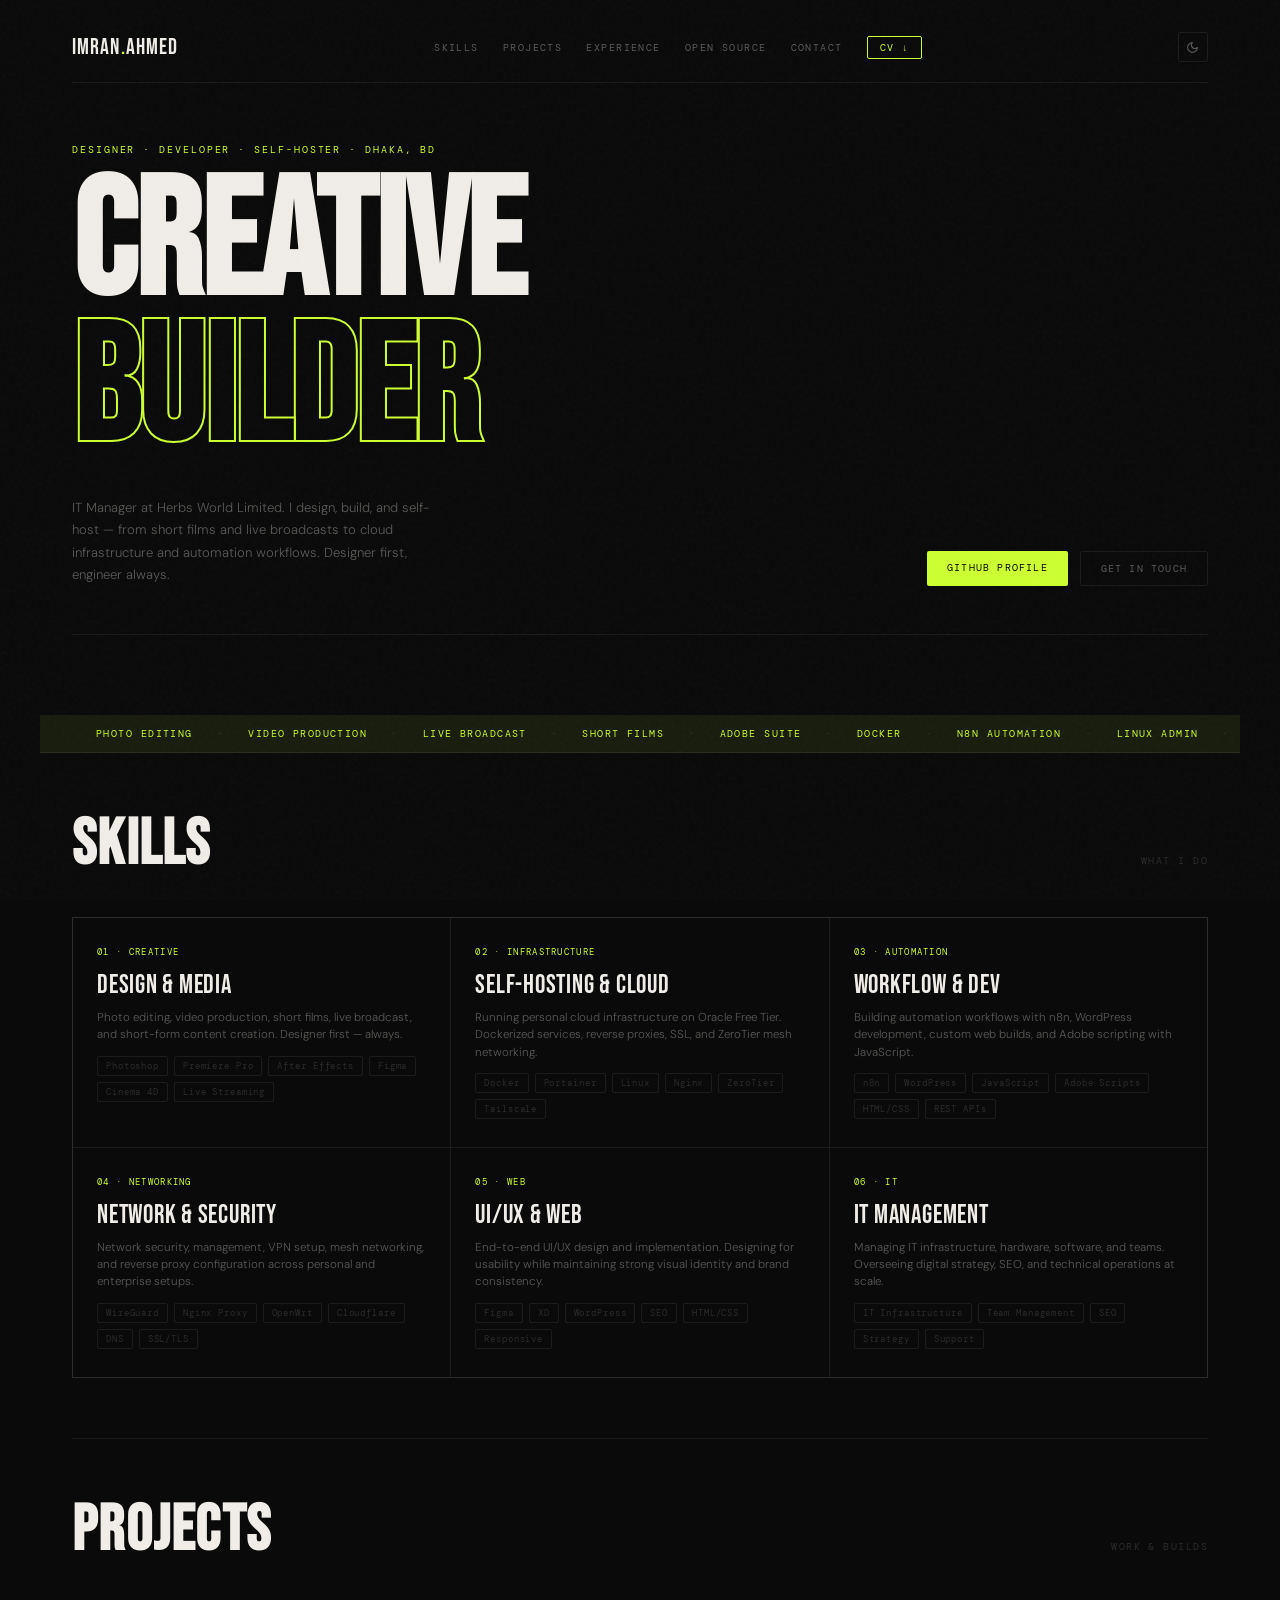
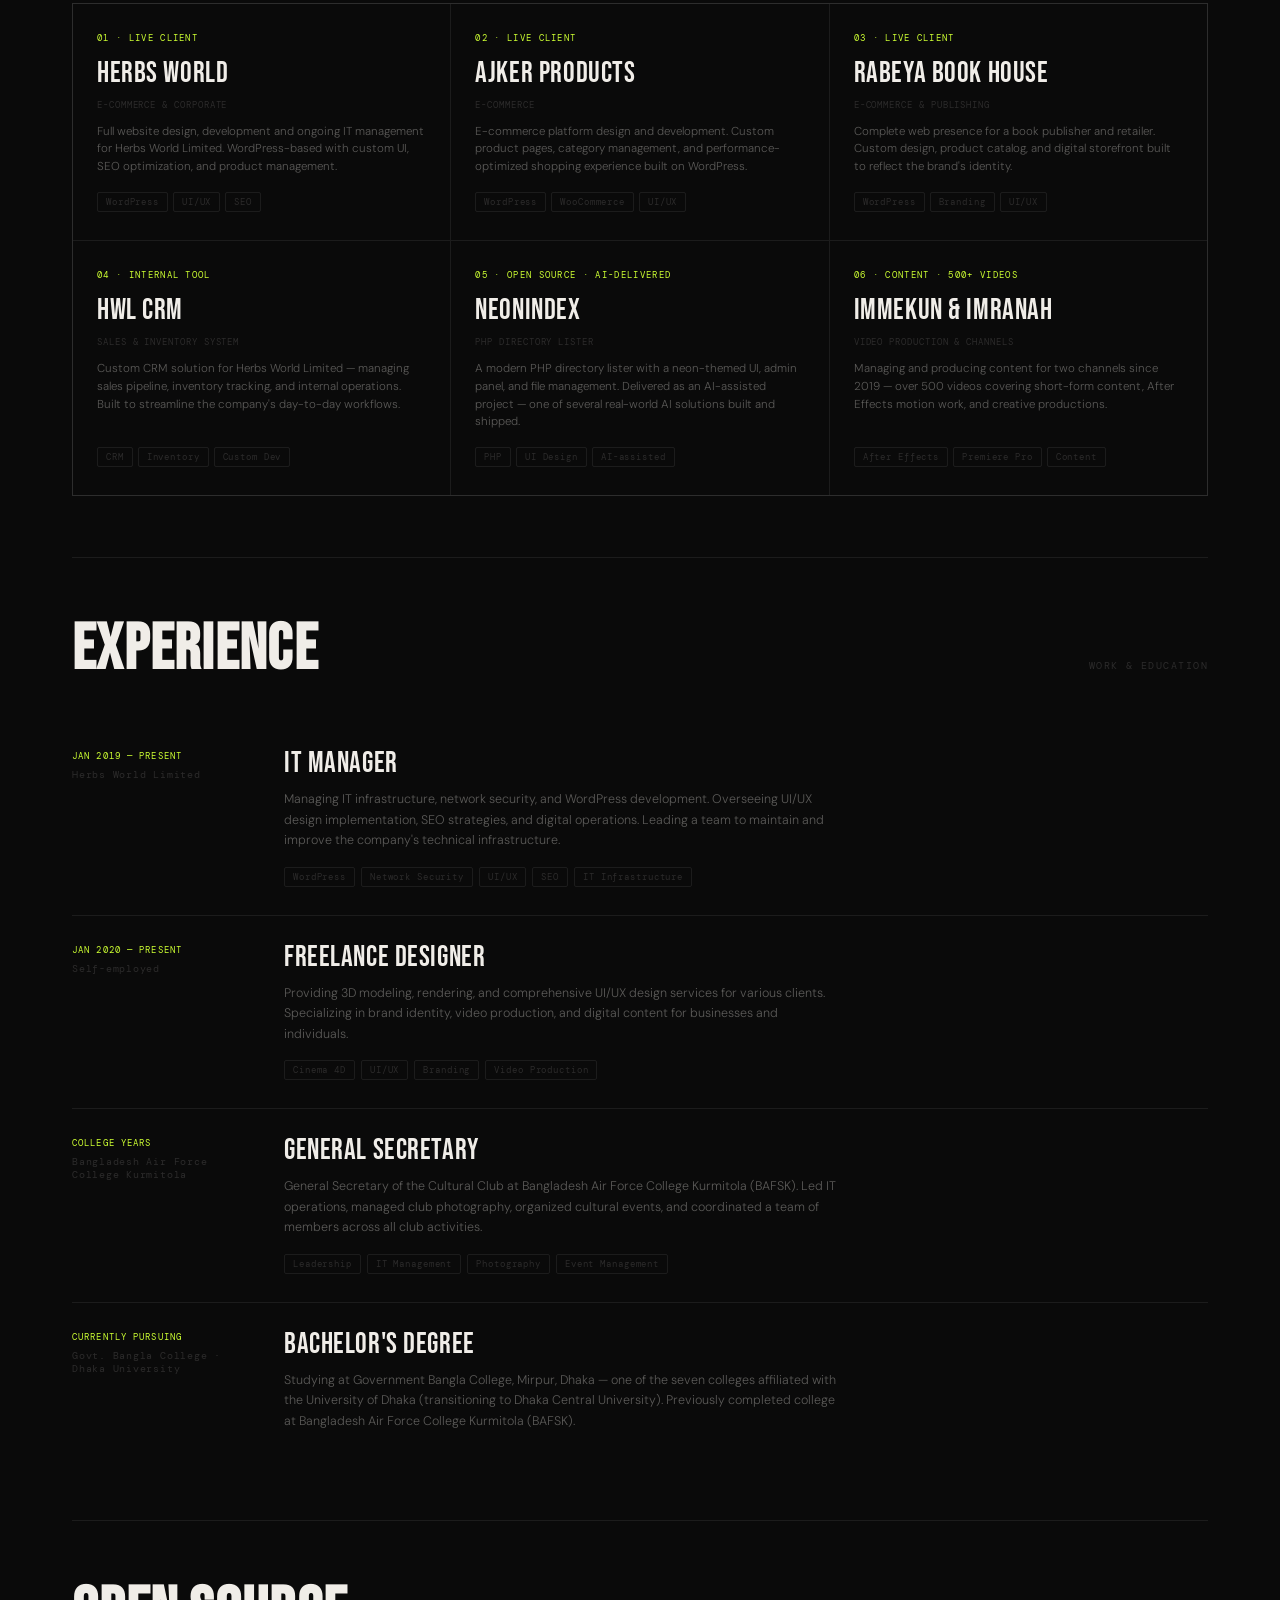
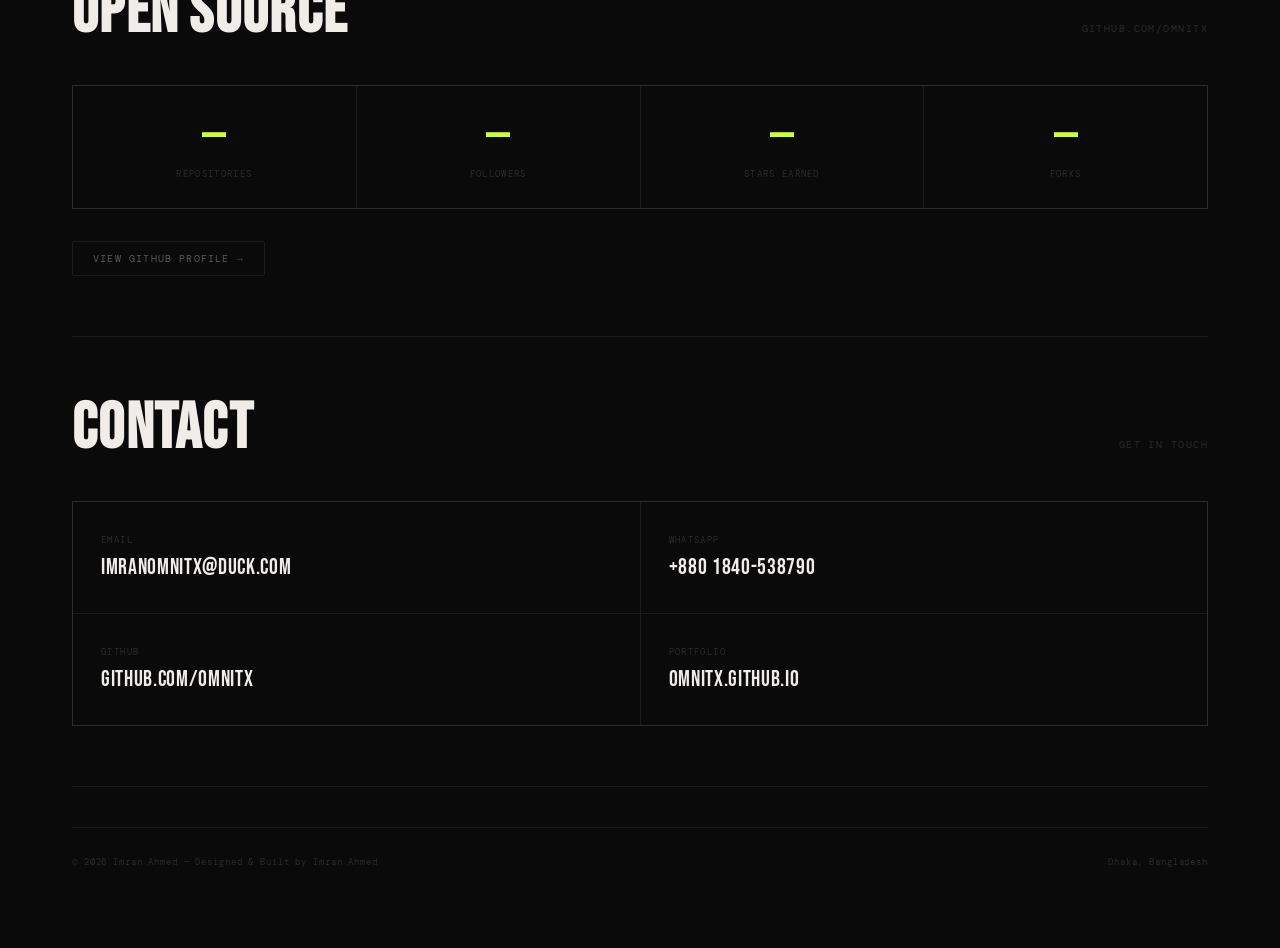
==== index.html @ 36dadc77 "fix: Add proper error handling for GitHub API fetch in Open Source section" ====
<!DOCTYPE html>
<html lang="en" data-theme="dark">

<head>
    <meta charset="UTF-8">
    <meta name="viewport" content="width=device-width, initial-scale=1.0">
    <title>Imran Ahmed — Designer & Developer</title>
    <meta name="description"
        content="Imran Ahmed — IT Manager, Designer, and Self-hosting Enthusiast based in Dhaka, Bangladesh.">
    <link rel="icon" type="image/svg+xml" href="data:image/svg+xml,%3Csvg xmlns='http://www.w3.org/2000/svg' viewBox='0 0 100 100'%3E%3Cdefs%3E%3ClinearGradient id='g' x1='0' y1='0' x2='1' y2='1'%3E%3Cstop offset='0%25' stop-color='%23FFD700'/%3E%3Cstop offset='100%25' stop-color='%23FF4444'/%3E%3C/linearGradient%3E%3C/defs%3E%3Cpath d='M50 5 L63 38 L98 38 L70 60 L80 95 L50 75 L20 95 L30 60 L2 38 L37 38 Z' fill='url(%23g)'/%3E%3C/svg%3E">
    <link rel="icon" type="image/png" href="assets/favicon.png">
    <link rel="preconnect" href="https://fonts.googleapis.com">
    <link rel="preconnect" href="https://fonts.gstatic.com" crossorigin>
    <link
        href="https://fonts.googleapis.com/css2?family=Bebas+Neue&family=DM+Mono:ital,wght@0,300;0,400;0,500;1,300&family=DM+Sans:ital,opsz,wght@0,9..40,300;0,9..40,400;0,9..40,500;1,9..40,300&display=swap"
        rel="stylesheet">
    <style>
        *,
        *::before,
        *::after {
            box-sizing: border-box;
            margin: 0;
            padding: 0;
        }

        :root {
            --mono: 'DM Mono', monospace;
            --sans: 'DM Sans', sans-serif;
            --display: 'Bebas Neue', sans-serif;
        }

        html[data-theme="dark"] {
            --bg: #0a0a0a;
            --ink: #f0ede8;
            --ink-dim: rgba(240, 237, 232, 0.35);
            --ink-muted: rgba(240, 237, 232, 0.15);
            --accent: #cdff32;
            --accent-dim: rgba(205, 255, 50, 0.08);
            --accent-glow: rgba(205, 255, 50, 0.2);
            --border: rgba(240, 237, 232, 0.08);
            --card: rgba(255, 255, 255, 0.03);
        }

        html[data-theme="light"] {
            --bg: #f5f2ed;
            --ink: #0a0a0a;
            --ink-dim: rgba(10, 10, 10, 0.45);
            --ink-muted: rgba(10, 10, 10, 0.2);
            --accent: #2a7a00;
            --accent-dim: rgba(42, 122, 0, 0.07);
            --accent-glow: rgba(42, 122, 0, 0.2);
            --border: rgba(10, 10, 10, 0.1);
            --card: rgba(0, 0, 0, 0.02);
        }

        html {
            scroll-behavior: smooth;
        }

        body {
            font-family: var(--sans);
            background: var(--bg);
            color: var(--ink);
            min-height: 100vh;
            overflow-x: hidden;
            -webkit-font-smoothing: antialiased;
            transition: background 0.3s ease, color 0.3s ease;
        }

        body::before {
            content: '';
            position: fixed;
            inset: 0;
            background-image: url("data:image/svg+xml,%3Csvg viewBox='0 0 256 256' xmlns='http://www.w3.org/2000/svg'%3E%3Cfilter id='noise'%3E%3CfeTurbulence type='fractalNoise' baseFrequency='0.9' numOctaves='4' stitchTiles='stitch'/%3E%3C/filter%3E%3Crect width='100%25' height='100%25' filter='url(%23noise)' opacity='1'/%3E%3C/svg%3E");
            opacity: 0.025;
            pointer-events: none;
            z-index: 100;
        }

        .page {
            max-width: 1200px;
            margin: 0 auto;
            padding: 0 32px 80px;
        }

        /* ── HEADER ── */
        .header {
            display: flex;
            align-items: center;
            justify-content: space-between;
            padding: 32px 0 20px;
            border-bottom: 1px solid var(--border);
        }

        .brand {
            font-family: var(--display);
            font-size: 1.4rem;
            letter-spacing: 0.05em;
            color: var(--ink);
        }

        .brand span {
            color: var(--accent);
        }

        nav {
            display: flex;
            align-items: center;
            gap: 24px;
        }

        nav a {
            font-family: var(--mono);
            font-size: 0.6rem;
            letter-spacing: 0.15em;
            text-transform: uppercase;
            color: var(--ink-dim);
            text-decoration: none;
            transition: color 0.2s;
        }

        nav a:hover {
            color: var(--accent);
        }

        .theme-btn {
            background: transparent;
            border: 1px solid var(--border);
            color: var(--ink-dim);
            width: 30px;
            height: 30px;
            border-radius: 2px;
            display: flex;
            align-items: center;
            justify-content: center;
            cursor: pointer;
            transition: border-color 0.2s, color 0.2s;
        }

        .theme-btn:hover {
            border-color: var(--accent);
            color: var(--accent);
        }

        .theme-btn svg {
            width: 13px;
            height: 13px;
        }

        /* ── HERO ── */
        .hero {
            padding: 60px 0 48px;
            border-bottom: 1px solid var(--border);
        }

        .hero-tag {
            font-family: var(--mono);
            font-size: 0.6rem;
            color: var(--accent);
            letter-spacing: 0.2em;
            text-transform: uppercase;
            margin-bottom: 16px;
        }

        .hero-title {
            font-family: var(--display);
            font-size: clamp(5rem, 13vw, 12rem);
            line-height: 0.88;
            letter-spacing: -0.01em;
        }

        .hero-title .outline {
            -webkit-text-stroke: 2px var(--accent);
            color: transparent;
            display: block;
        }

        .hero-title .solid {
            display: block;
        }

        .hero-bottom {
            display: flex;
            align-items: flex-end;
            justify-content: space-between;
            margin-top: 32px;
            gap: 24px;
        }

        .hero-desc {
            font-size: 0.82rem;
            color: var(--ink-dim);
            max-width: 380px;
            line-height: 1.7;
            font-weight: 300;
        }

        .hero-actions {
            display: flex;
            gap: 12px;
            flex-shrink: 0;
        }

        .btn {
            font-family: var(--mono);
            font-size: 0.62rem;
            letter-spacing: 0.12em;
            text-transform: uppercase;
            padding: 10px 20px;
            border-radius: 2px;
            text-decoration: none;
            transition: all 0.2s;
            cursor: pointer;
            border: none;
        }

        .btn-accent {
            background: var(--accent);
            color: var(--bg);
        }

        .btn-accent:hover {
            opacity: 0.85;
        }

        .btn-outline {
            background: transparent;
            border: 1px solid var(--border);
            color: var(--ink-dim);
        }

        .btn-outline:hover {
            border-color: var(--accent);
            color: var(--accent);
        }

        /* ── MARQUEE ── */
        .marquee-wrap {
            overflow: hidden;
            border-bottom: 1px solid var(--border);
            padding: 12px 32px;
            background: var(--accent-dim);
            max-width: 1200px;
            margin: 0 auto;
        }

        .marquee-track {
            display: flex;
            animation: marquee 30s linear infinite;
            white-space: nowrap;
        }

        .marquee-track span {
            font-family: var(--mono);
            font-size: 0.6rem;
            letter-spacing: 0.15em;
            text-transform: uppercase;
            color: var(--accent);
            padding: 0 24px;
        }

        .marquee-track .sep {
            color: var(--ink-muted);
            padding: 0;
        }

        @keyframes marquee {
            from {
                transform: translateX(0);
            }

            to {
                transform: translateX(-50%);
            }
        }

        /* ── SECTIONS ── */
        .section {
            padding: 60px 0;
            border-bottom: 1px solid var(--border);
        }

        .section-header {
            display: flex;
            align-items: baseline;
            justify-content: space-between;
            margin-bottom: 40px;
        }

        .section-title {
            font-family: var(--display);
            font-size: 4rem;
            letter-spacing: 0.02em;
            line-height: 1;
        }

        .section-tag {
            font-family: var(--mono);
            font-size: 0.6rem;
            color: var(--ink-muted);
            letter-spacing: 0.15em;
            text-transform: uppercase;
        }

        /* ── SKILLS GRID ── */
        .skills-grid {
            display: grid;
            grid-template-columns: repeat(3, 1fr);
            gap: 1px;
            background: var(--border);
            border: 1px solid var(--border);
        }

        .skill-card {
            background: var(--bg);
            padding: 28px 24px;
            transition: background 0.2s;
        }

        .skill-card:hover {
            background: var(--card);
        }

        .skill-icon {
            font-family: var(--mono);
            font-size: 0.55rem;
            color: var(--accent);
            letter-spacing: 0.15em;
            text-transform: uppercase;
            margin-bottom: 12px;
        }

        .skill-name {
            font-family: var(--display);
            font-size: 1.6rem;
            letter-spacing: 0.03em;
            margin-bottom: 8px;
        }

        .skill-desc {
            font-size: 0.72rem;
            color: var(--ink-dim);
            line-height: 1.5;
            font-weight: 300;
        }

        .skill-tags {
            display: flex;
            flex-wrap: wrap;
            gap: 6px;
            margin-top: 12px;
        }

        .tag {
            font-family: var(--mono);
            font-size: 0.55rem;
            letter-spacing: 0.1em;
            color: var(--ink-muted);
            border: 1px solid var(--border);
            padding: 3px 8px;
            border-radius: 2px;
        }

        /* ── EXPERIENCE ── */
        .exp-list {
            display: flex;
            flex-direction: column;
        }

        .exp-item {
            display: grid;
            grid-template-columns: 180px 1fr;
            gap: 32px;
            padding: 28px 0;
            border-bottom: 1px solid var(--border);
        }

        .exp-item:last-child {
            border-bottom: none;
        }

        .exp-meta {
            display: flex;
            flex-direction: column;
            gap: 6px;
        }

        .exp-date {
            font-family: var(--mono);
            font-size: 0.58rem;
            color: var(--accent);
            letter-spacing: 0.12em;
            text-transform: uppercase;
        }

        .exp-org {
            font-family: var(--mono);
            font-size: 0.6rem;
            color: var(--ink-muted);
            letter-spacing: 0.08em;
        }

        .exp-role {
            font-family: var(--display);
            font-size: 1.8rem;
            letter-spacing: 0.02em;
            line-height: 1;
            margin-bottom: 10px;
        }

        .exp-desc {
            font-size: 0.78rem;
            color: var(--ink-dim);
            line-height: 1.65;
            font-weight: 300;
            max-width: 560px;
        }

        /* ── GITHUB STATS ── */
        .github-stats {
            display: grid;
            grid-template-columns: repeat(4, 1fr);
            gap: 1px;
            background: var(--border);
            border: 1px solid var(--border);
            margin-bottom: 32px;
        }

        .gh-stat {
            background: var(--bg);
            padding: 28px 24px;
            text-align: center;
        }

        .gh-num {
            font-family: var(--display);
            font-size: 3rem;
            color: var(--accent);
            line-height: 1;
        }

        .gh-label {
            font-family: var(--mono);
            font-size: 0.55rem;
            color: var(--ink-muted);
            letter-spacing: 0.15em;
            text-transform: uppercase;
            margin-top: 6px;
        }

        /* ── PROJECTS GRID ── */
        .projects-grid {
            display: grid;
            grid-template-columns: repeat(3, 1fr);
            gap: 1px;
            background: var(--border);
            border: 1px solid var(--border);
            margin-bottom: 1px;
        }

        .project-card {
            background: var(--bg);
            padding: 28px 24px;
            text-decoration: none;
            color: var(--ink);
            transition: background 0.2s;
            display: flex;
            flex-direction: column;
            gap: 0;
            position: relative;
            overflow: hidden;
        }

        .project-card:hover {
            background: var(--card);
        }

        .project-card:hover .project-name {
            color: var(--accent);
        }

        .project-card:hover .project-arrow {
            opacity: 1;
            transform: translateX(0);
        }

        .project-num {
            font-family: var(--mono);
            font-size: 0.55rem;
            color: var(--accent);
            letter-spacing: 0.15em;
            text-transform: uppercase;
            margin-bottom: 16px;
        }

        .project-name {
            font-family: var(--display);
            font-size: 1.8rem;
            letter-spacing: 0.02em;
            line-height: 1;
            margin-bottom: 10px;
            transition: color 0.2s;
        }

        .project-type {
            font-family: var(--mono);
            font-size: 0.58rem;
            color: var(--ink-muted);
            letter-spacing: 0.1em;
            text-transform: uppercase;
            margin-bottom: 12px;
        }

        .project-desc {
            font-size: 0.72rem;
            color: var(--ink-dim);
            line-height: 1.55;
            font-weight: 300;
            flex: 1;
        }

        .project-footer {
            display: flex;
            align-items: center;
            justify-content: space-between;
            margin-top: 16px;
        }

        .project-tags {
            display: flex;
            flex-wrap: wrap;
            gap: 5px;
        }

        .project-arrow {
            font-family: var(--mono);
            font-size: 0.62rem;
            color: var(--accent);
            opacity: 0;
            transform: translateX(-6px);
            transition: opacity 0.2s, transform 0.2s;
            flex-shrink: 0;
            margin-left: 8px;
        }

        /* ── CONTACT ── */
        .contact-grid {
            display: grid;
            grid-template-columns: 1fr 1fr;
            gap: 1px;
            background: var(--border);
            border: 1px solid var(--border);
        }

        .contact-card {
            background: var(--bg);
            padding: 32px 28px;
            text-decoration: none;
            color: var(--ink);
            transition: background 0.2s;
            display: flex;
            flex-direction: column;
            gap: 8px;
        }

        .contact-card:hover {
            background: var(--card);
        }

        .contact-card:hover .contact-label {
            color: var(--accent);
        }

        .contact-label {
            font-family: var(--mono);
            font-size: 0.58rem;
            color: var(--ink-muted);
            letter-spacing: 0.15em;
            text-transform: uppercase;
            transition: color 0.2s;
        }

        .contact-value {
            font-family: var(--display);
            font-size: 1.4rem;
            letter-spacing: 0.03em;
        }

        /* ── FOOTER ── */
        .footer {
            padding: 28px 0 0;
            display: flex;
            justify-content: space-between;
            align-items: center;
            margin-top: 40px;
            border-top: 1px solid var(--border);
        }

        .footer-text {
            font-family: var(--mono);
            font-size: 0.55rem;
            color: var(--ink-muted);
            letter-spacing: 0.1em;
        }

        /* ── CURSOR ── */
        .cursor-dot {
            position: fixed;
            width: 6px;
            height: 6px;
            background: var(--accent);
            border-radius: 50%;
            pointer-events: none;
            z-index: 9999;
            transform: translate(-50%, -50%);
            opacity: 0;
            transition: opacity 0.2s;
        }

        .cursor-ring {
            position: fixed;
            width: 28px;
            height: 28px;
            border: 1px solid var(--accent);
            border-radius: 50%;
            pointer-events: none;
            z-index: 9998;
            transform: translate(-50%, -50%);
            opacity: 0;
            transition: opacity 0.2s, width 0.25s, height 0.25s;
        }

        .cursor-dot.active,
        .cursor-ring.active {
            opacity: 1;
        }

        .cursor-ring.hovering {
            width: 44px;
            height: 44px;
        }

        body.custom-cursor * {
            cursor: none !important;
        }

        /* ── REVEAL ── */
        .reveal {
            opacity: 0;
            transform: translateY(16px);
            animation: reveal 0.6s ease forwards;
        }

        @keyframes reveal {
            to {
                opacity: 1;
                transform: translateY(0);
            }
        }

        .r1 {
            animation-delay: 0.05s
        }

        .r2 {
            animation-delay: 0.1s
        }

        .r3 {
            animation-delay: 0.15s
        }

        .r4 {
            animation-delay: 0.2s
        }

        .r5 {
            animation-delay: 0.25s
        }

        .r6 {
            animation-delay: 0.3s
        }

        /* ── RESPONSIVE ── */
        @media (max-width: 768px) {
            .page {
                padding: 0 20px 60px;
            }

            .hero-title {
                font-size: clamp(3.5rem, 16vw, 7rem);
            }

            .hero-bottom {
                flex-direction: column;
                align-items: flex-start;
            }

            .skills-grid {
                grid-template-columns: 1fr;
            }

            .projects-grid {
                grid-template-columns: 1fr;
            }

            .github-stats {
                grid-template-columns: repeat(2, 1fr);
            }

            .exp-item {
                grid-template-columns: 1fr;
                gap: 8px;
            }

            .contact-grid {
                grid-template-columns: 1fr;
            }

            nav {
                display: none;
            }

            .section-title {
                font-size: 2.8rem;
            }

            .footer {
                flex-direction: column;
                gap: 8px;
            }
        }
    </style>
</head>

<body>

    <div class="cursor-dot" id="cursorDot"></div>
    <div class="cursor-ring" id="cursorRing"></div>

    <div class="page">

        <!-- HEADER -->
        <header class="header reveal r1">
            <div class="brand">IMRAN<span>.</span>AHMED</div>
            <nav>
                <a href="#skills">Skills</a>
                <a href="#projects">Projects</a>
                <a href="#experience">Experience</a>
                <a href="#github">Open Source</a>
                <a href="#contact">Contact</a>
                <a href="/cv.pdf" download
                    style="color:var(--accent);border:1px solid var(--accent);padding:4px 12px;border-radius:2px;">CV
                    ↓</a>
            </nav>
            <button class="theme-btn" id="theme-toggle" aria-label="Toggle theme">
                <svg id="icon-sun" viewBox="0 0 24 24" fill="none" stroke="currentColor" stroke-width="2"
                    stroke-linecap="round" stroke-linejoin="round" style="display:none">
                    <circle cx="12" cy="12" r="4" />
                    <path
                        d="M12 2v2M12 20v2M4.93 4.93l1.41 1.41M17.66 17.66l1.41 1.41M2 12h2M20 12h2M6.34 17.66l-1.41 1.41M19.07 4.93l-1.41 1.41" />
                </svg>
                <svg id="icon-moon" viewBox="0 0 24 24" fill="none" stroke="currentColor" stroke-width="2"
                    stroke-linecap="round" stroke-linejoin="round">
                    <path d="M12 3a6 6 0 0 0 9 9 9 9 0 1 1-9-9Z" />
                </svg>
            </button>
        </header>

        <!-- HERO -->
        <section class="hero reveal r2">
            <div class="hero-tag">Designer · Developer · Self-hoster · Dhaka, BD</div>
            <h1 class="hero-title">
                <span class="solid">CREATIVE</span>
                <span class="outline">BUILDER</span>
            </h1>
            <div class="hero-bottom">
                <p class="hero-desc">IT Manager at Herbs World Limited. I design, build, and self-host — from short
                    films and live broadcasts to cloud infrastructure and automation workflows. Designer first, engineer
                    always.</p>
                <div class="hero-actions">
                    <a href="https://github.com/omnitx" target="_blank" class="btn btn-accent">GitHub Profile</a>
                    <a href="#contact" class="btn btn-outline">Get in Touch</a>
                </div>
            </div>
        </section>

    </div>

    <!-- MARQUEE -->
    <div class="marquee-wrap reveal r3">
        <div class="marquee-track">
            <span>Photo Editing</span><span class="sep">·</span>
            <span>Video Production</span><span class="sep">·</span>
            <span>Live Broadcast</span><span class="sep">·</span>
            <span>Short Films</span><span class="sep">·</span>
            <span>Adobe Suite</span><span class="sep">·</span>
            <span>Docker</span><span class="sep">·</span>
            <span>n8n Automation</span><span class="sep">·</span>
            <span>Linux Admin</span><span class="sep">·</span>
            <span>Self-hosting</span><span class="sep">·</span>
            <span>ZeroTier</span><span class="sep">·</span>
            <span>Nginx</span><span class="sep">·</span>
            <span>WordPress</span><span class="sep">·</span>
            <!-- duplicate -->
            <span>Photo Editing</span><span class="sep">·</span>
            <span>Video Production</span><span class="sep">·</span>
            <span>Live Broadcast</span><span class="sep">·</span>
            <span>Short Films</span><span class="sep">·</span>
            <span>Adobe Suite</span><span class="sep">·</span>
            <span>Docker</span><span class="sep">·</span>
            <span>n8n Automation</span><span class="sep">·</span>
            <span>Linux Admin</span><span class="sep">·</span>
            <span>Self-hosting</span><span class="sep">·</span>
            <span>ZeroTier</span><span class="sep">·</span>
            <span>Nginx</span><span class="sep">·</span>
            <span>WordPress</span><span class="sep">·</span>
        </div>
    </div>

    <div class="page">

        <!-- SKILLS -->
        <section class="section reveal r3" id="skills">
            <div class="section-header">
                <h2 class="section-title">SKILLS</h2>
                <span class="section-tag">What I do</span>
            </div>
            <div class="skills-grid">
                <div class="skill-card">
                    <div class="skill-icon">01 · Creative</div>
                    <div class="skill-name">Design & Media</div>
                    <div class="skill-desc">Photo editing, video production, short films, live broadcast, and short-form
                        content creation. Designer first — always.</div>
                    <div class="skill-tags">
                        <span class="tag">Photoshop</span>
                        <span class="tag">Premiere Pro</span>
                        <span class="tag">After Effects</span>
                        <span class="tag">Figma</span>
                        <span class="tag">Cinema 4D</span>
                        <span class="tag">Live Streaming</span>
                    </div>
                </div>
                <div class="skill-card">
                    <div class="skill-icon">02 · Infrastructure</div>
                    <div class="skill-name">Self-hosting & Cloud</div>
                    <div class="skill-desc">Running personal cloud infrastructure on Oracle Free Tier. Dockerized
                        services, reverse proxies, SSL, and ZeroTier mesh networking.</div>
                    <div class="skill-tags">
                        <span class="tag">Docker</span>
                        <span class="tag">Portainer</span>
                        <span class="tag">Linux</span>
                        <span class="tag">Nginx</span>
                        <span class="tag">ZeroTier</span>
                        <span class="tag">Tailscale</span>
                    </div>
                </div>
                <div class="skill-card">
                    <div class="skill-icon">03 · Automation</div>
                    <div class="skill-name">Workflow & Dev</div>
                    <div class="skill-desc">Building automation workflows with n8n, WordPress development, custom web
                        builds, and Adobe scripting with JavaScript.</div>
                    <div class="skill-tags">
                        <span class="tag">n8n</span>
                        <span class="tag">WordPress</span>
                        <span class="tag">JavaScript</span>
                        <span class="tag">Adobe Scripts</span>
                        <span class="tag">HTML/CSS</span>
                        <span class="tag">REST APIs</span>
                    </div>
                </div>
                <div class="skill-card">
                    <div class="skill-icon">04 · Networking</div>
                    <div class="skill-name">Network & Security</div>
                    <div class="skill-desc">Network security, management, VPN setup, mesh networking, and reverse proxy
                        configuration across personal and enterprise setups.</div>
                    <div class="skill-tags">
                        <span class="tag">WireGuard</span>
                        <span class="tag">Nginx Proxy</span>
                        <span class="tag">OpenWrt</span>
                        <span class="tag">Cloudflare</span>
                        <span class="tag">DNS</span>
                        <span class="tag">SSL/TLS</span>
                    </div>
                </div>
                <div class="skill-card">
                    <div class="skill-icon">05 · Web</div>
                    <div class="skill-name">UI/UX & Web</div>
                    <div class="skill-desc">End-to-end UI/UX design and implementation. Designing for usability while
                        maintaining strong visual identity and brand consistency.</div>
                    <div class="skill-tags">
                        <span class="tag">Figma</span>
                        <span class="tag">XD</span>
                        <span class="tag">WordPress</span>
                        <span class="tag">SEO</span>
                        <span class="tag">HTML/CSS</span>
                        <span class="tag">Responsive</span>
                    </div>
                </div>
                <div class="skill-card">
                    <div class="skill-icon">06 · IT</div>
                    <div class="skill-name">IT Management</div>
                    <div class="skill-desc">Managing IT infrastructure, hardware, software, and teams. Overseeing
                        digital strategy, SEO, and technical operations at scale.</div>
                    <div class="skill-tags">
                        <span class="tag">IT Infrastructure</span>
                        <span class="tag">Team Management</span>
                        <span class="tag">SEO</span>
                        <span class="tag">Strategy</span>
                        <span class="tag">Support</span>
                    </div>
                </div>
            </div>
        </section>

        <!-- PROJECTS -->
        <section class="section reveal r4" id="projects">
            <div class="section-header">
                <h2 class="section-title">PROJECTS</h2>
                <span class="section-tag">Work & builds</span>
            </div>
            <div class="projects-grid">

                <a href="https://herbsworld.net" target="_blank" rel="noopener" class="project-card">
                    <div class="project-num">01 · Live Client</div>
                    <div class="project-name">Herbs World</div>
                    <div class="project-type">E-commerce & Corporate</div>
                    <div class="project-desc">Full website design, development and ongoing IT management for Herbs World
                        Limited. WordPress-based with custom UI, SEO optimization, and product management.</div>
                    <div class="project-footer">
                        <div class="project-tags">
                            <span class="tag">WordPress</span>
                            <span class="tag">UI/UX</span>
                            <span class="tag">SEO</span>
                        </div>
                        <span class="project-arrow">↗</span>
                    </div>
                </a>

                <a href="https://ajkerproducts.com" target="_blank" rel="noopener" class="project-card">
                    <div class="project-num">02 · Live Client</div>
                    <div class="project-name">Ajker Products</div>
                    <div class="project-type">E-commerce</div>
                    <div class="project-desc">E-commerce platform design and development. Custom product pages, category
                        management, and performance-optimized shopping experience built on WordPress.</div>
                    <div class="project-footer">
                        <div class="project-tags">
                            <span class="tag">WordPress</span>
                            <span class="tag">WooCommerce</span>
                            <span class="tag">UI/UX</span>
                        </div>
                        <span class="project-arrow">↗</span>
                    </div>
                </a>

                <a href="https://rabeyabookhouse.com" target="_blank" rel="noopener" class="project-card">
                    <div class="project-num">03 · Live Client</div>
                    <div class="project-name">Rabeya Book House</div>
                    <div class="project-type">E-commerce & Publishing</div>
                    <div class="project-desc">Complete web presence for a book publisher and retailer. Custom design,
                        product catalog, and digital storefront built to reflect the brand's identity.</div>
                    <div class="project-footer">
                        <div class="project-tags">
                            <span class="tag">WordPress</span>
                            <span class="tag">Branding</span>
                            <span class="tag">UI/UX</span>
                        </div>
                        <span class="project-arrow">↗</span>
                    </div>
                </a>

                <div class="project-card" style="cursor:default;">
                    <div class="project-num">04 · Internal Tool</div>
                    <div class="project-name">HWL CRM</div>
                    <div class="project-type">Sales & Inventory System</div>
                    <div class="project-desc">Custom CRM solution for Herbs World Limited — managing sales pipeline,
                        inventory tracking, and internal operations. Built to streamline the company's day-to-day
                        workflows.</div>
                    <div class="project-footer">
                        <div class="project-tags">
                            <span class="tag">CRM</span>
                            <span class="tag">Inventory</span>
                            <span class="tag">Custom Dev</span>
                        </div>
                    </div>
                </div>

                <a href="https://github.com/omnitx/NeonIndex" target="_blank" rel="noopener" class="project-card">
                    <div class="project-num">05 · Open Source · AI-delivered</div>
                    <div class="project-name">NeonIndex</div>
                    <div class="project-type">PHP Directory Lister</div>
                    <div class="project-desc">A modern PHP directory lister with a neon-themed UI, admin panel, and file
                        management. Delivered as an AI-assisted project — one of several real-world AI solutions built
                        and shipped.</div>
                    <div class="project-footer">
                        <div class="project-tags">
                            <span class="tag">PHP</span>
                            <span class="tag">UI Design</span>
                            <span class="tag">AI-assisted</span>
                        </div>
                        <span class="project-arrow">↗</span>
                    </div>
                </a>

                <div class="project-card" style="cursor:default;">
                    <div class="project-num">06 · Content · 500+ Videos</div>
                    <div class="project-name">immekun & imranah</div>
                    <div class="project-type">Video Production & Channels</div>
                    <div class="project-desc">Managing and producing content for two channels since 2019 — over 500
                        videos covering short-form content, After Effects motion work, and creative productions.</div>
                    <div class="project-footer">
                        <div class="project-tags">
                            <span class="tag">After Effects</span>
                            <span class="tag">Premiere Pro</span>
                            <span class="tag">Content</span>
                        </div>
                    </div>
                </div>

            </div>
        </section>

        <!-- EXPERIENCE -->
        <section class="section reveal r4" id="experience">
            <div class="section-header">
                <h2 class="section-title">EXPERIENCE</h2>
                <span class="section-tag">Work & Education</span>
            </div>
            <div class="exp-list">
                <div class="exp-item">
                    <div class="exp-meta">
                        <span class="exp-date">Jan 2019 — Present</span>
                        <span class="exp-org">Herbs World Limited</span>
                    </div>
                    <div>
                        <div class="exp-role">IT Manager</div>
                        <div class="exp-desc">Managing IT infrastructure, network security, and WordPress development.
                            Overseeing UI/UX design implementation, SEO strategies, and digital operations. Leading a
                            team to maintain and improve the company's technical infrastructure.</div>
                        <div class="skill-tags" style="margin-top:16px;">
                            <span class="tag">WordPress</span>
                            <span class="tag">Network Security</span>
                            <span class="tag">UI/UX</span>
                            <span class="tag">SEO</span>
                            <span class="tag">IT Infrastructure</span>
                        </div>
                    </div>
                </div>
                <div class="exp-item">
                    <div class="exp-meta">
                        <span class="exp-date">Jan 2020 — Present</span>
                        <span class="exp-org">Self-employed</span>
                    </div>
                    <div>
                        <div class="exp-role">Freelance Designer</div>
                        <div class="exp-desc">Providing 3D modeling, rendering, and comprehensive UI/UX design services
                            for various clients. Specializing in brand identity, video production, and digital content
                            for businesses and individuals.</div>
                        <div class="skill-tags" style="margin-top:16px;">
                            <span class="tag">Cinema 4D</span>
                            <span class="tag">UI/UX</span>
                            <span class="tag">Branding</span>
                            <span class="tag">Video Production</span>
                        </div>
                    </div>
                </div>
                <div class="exp-item">
                    <div class="exp-meta">
                        <span class="exp-date">College Years</span>
                        <span class="exp-org">Bangladesh Air Force College Kurmitola</span>
                    </div>
                    <div>
                        <div class="exp-role">General Secretary</div>
                        <div class="exp-desc">General Secretary of the Cultural Club at Bangladesh Air Force College
                            Kurmitola (BAFSK). Led IT operations, managed club photography, organized cultural events,
                            and coordinated a team of members across all club activities.</div>
                        <div class="skill-tags" style="margin-top:16px;">
                            <span class="tag">Leadership</span>
                            <span class="tag">IT Management</span>
                            <span class="tag">Photography</span>
                            <span class="tag">Event Management</span>
                        </div>
                    </div>
                </div>
                <div class="exp-item">
                    <div class="exp-meta">
                        <span class="exp-date">Currently Pursuing</span>
                        <span class="exp-org">Govt. Bangla College · Dhaka University</span>
                    </div>
                    <div>
                        <div class="exp-role">Bachelor's Degree</div>
                        <div class="exp-desc">Studying at Government Bangla College, Mirpur, Dhaka — one of the seven
                            colleges affiliated with the University of Dhaka (transitioning to Dhaka Central
                            University). Previously completed college at Bangladesh Air Force College Kurmitola (BAFSK).
                        </div>
                    </div>
                </div>
            </div>
        </section>

        <!-- GITHUB -->
        <section class="section reveal r4" id="github">
            <div class="section-header">
                <h2 class="section-title">OPEN SOURCE</h2>
                <span class="section-tag">github.com/omnitx</span>
            </div>
            <div class="github-stats">
                <div class="gh-stat">
                    <div class="gh-num" id="gh-repos">—</div>
                    <div class="gh-label">Repositories</div>
                </div>
                <div class="gh-stat">
                    <div class="gh-num" id="gh-followers">—</div>
                    <div class="gh-label">Followers</div>
                </div>
                <div class="gh-stat">
                    <div class="gh-num" id="gh-stars">—</div>
                    <div class="gh-label">Stars Earned</div>
                </div>
                <div class="gh-stat">
                    <div class="gh-num" id="gh-forks">—</div>
                    <div class="gh-label">Forks</div>
                </div>
            </div>
            <a href="https://github.com/omnitx" target="_blank" rel="noopener" class="btn btn-outline"
                style="display:inline-flex;">View GitHub Profile →</a>
        </section>

        <!-- CONTACT -->
        <section class="section reveal r5" id="contact">
            <div class="section-header">
                <h2 class="section-title">CONTACT</h2>
                <span class="section-tag">Get in touch</span>
            </div>
            <div class="contact-grid">
                <a href="mailto:imranomnitx@duck.com" class="contact-card">
                    <span class="contact-label">Email</span>
                    <span class="contact-value">imranomnitx@duck.com</span>
                </a>
                <a href="https://wa.me/8801840538790" target="_blank" class="contact-card">
                    <span class="contact-label">WhatsApp</span>
                    <span class="contact-value">+880 1840-538790</span>
                </a>
                <a href="https://github.com/omnitx" target="_blank" class="contact-card">
                    <span class="contact-label">GitHub</span>
                    <span class="contact-value">github.com/omnitx</span>
                </a>
                <a href="https://omnitx.github.io" target="_blank" class="contact-card">
                    <span class="contact-label">Portfolio</span>
                    <span class="contact-value">omnitx.github.io</span>
                </a>
            </div>
        </section>

        <!-- FOOTER -->
        <footer class="footer reveal r6">
            <span class="footer-text">© <span id="yr"></span> Imran Ahmed — Designed & Built by Imran Ahmed</span>
            <span class="footer-text">Dhaka, Bangladesh</span>
        </footer>

    </div>

    <script>
        // Theme
        (function () {
            const stored = localStorage.getItem('portfolio-theme');
            const isDark = stored === null ? true : stored === 'dark';
            document.documentElement.setAttribute('data-theme', isDark ? 'dark' : 'light');
            const sun = document.getElementById('icon-sun');
            const moon = document.getElementById('icon-moon');
            function applyIcons(dark) {
                sun.style.display = dark ? 'none' : 'block';
                moon.style.display = dark ? 'block' : 'none';
            }
            applyIcons(isDark);
            document.getElementById('theme-toggle').addEventListener('click', () => {
                const next = document.documentElement.getAttribute('data-theme') === 'dark' ? 'light' : 'dark';
                document.documentElement.setAttribute('data-theme', next);
                localStorage.setItem('portfolio-theme', next);
                applyIcons(next === 'dark');
            });
        })();

        // GitHub Stats
        async function loadGitHub() {
            try {
                const res = await fetch('https://api.github.com/users/omnitx');
                if (!res.ok) throw new Error(`HTTP ${res.status}: ${res.statusText}`);
                const user = await res.json();
                document.getElementById('gh-repos').textContent = user.public_repos || '0';
                document.getElementById('gh-followers').textContent = user.followers || '0';

                // Get stars + forks from repos
                const reposRes = await fetch('https://api.github.com/users/omnitx/repos?per_page=100');
                if (!reposRes.ok) throw new Error(`HTTP ${reposRes.status}: ${reposRes.statusText}`);
                const repos = await reposRes.json();
                if (Array.isArray(repos)) {
                    const stars = repos.reduce((a, r) => a + r.stargazers_count, 0);
                    const forks = repos.reduce((a, r) => a + r.forks_count, 0);
                    document.getElementById('gh-stars').textContent = stars;
                    document.getElementById('gh-forks').textContent = forks;
                }
            } catch (e) {
                console.error('GitHub API error:', e);
                document.getElementById('gh-repos').textContent = '—';
                document.getElementById('gh-followers').textContent = '—';
                document.getElementById('gh-stars').textContent = '—';
                document.getElementById('gh-forks').textContent = '—';
            }
        }

        loadGitHub();
        document.getElementById('yr').textContent = new Date().getFullYear();

        // Custom cursor
        (function () {
            const hasMouse = window.matchMedia('(pointer: fine)').matches;
            const isWide = window.matchMedia('(min-width: 768px)').matches;
            if (!hasMouse || !isWide) return;
            document.body.classList.add('custom-cursor');
            const dot = document.getElementById('cursorDot');
            const ring = document.getElementById('cursorRing');
            let mx = -100, my = -100, rx = -100, ry = -100;
            document.addEventListener('mousemove', e => {
                mx = e.clientX; my = e.clientY;
                dot.style.left = mx + 'px'; dot.style.top = my + 'px';
                dot.classList.add('active'); ring.classList.add('active');
            });
            document.addEventListener('mouseleave', () => {
                dot.classList.remove('active'); ring.classList.remove('active');
            });
            function animate() {
                rx += (mx - rx) * 0.1; ry += (my - ry) * 0.1;
                ring.style.left = rx + 'px'; ring.style.top = ry + 'px';
                requestAnimationFrame(animate);
            }
            animate();
            document.addEventListener('mouseover', e => {
                if (e.target.closest('a, button')) { ring.classList.add('hovering'); }
            });
            document.addEventListener('mouseout', e => {
                if (e.target.closest('a, button')) { ring.classList.remove('hovering'); }
            });
        })();
    </script>
</body>

</html>
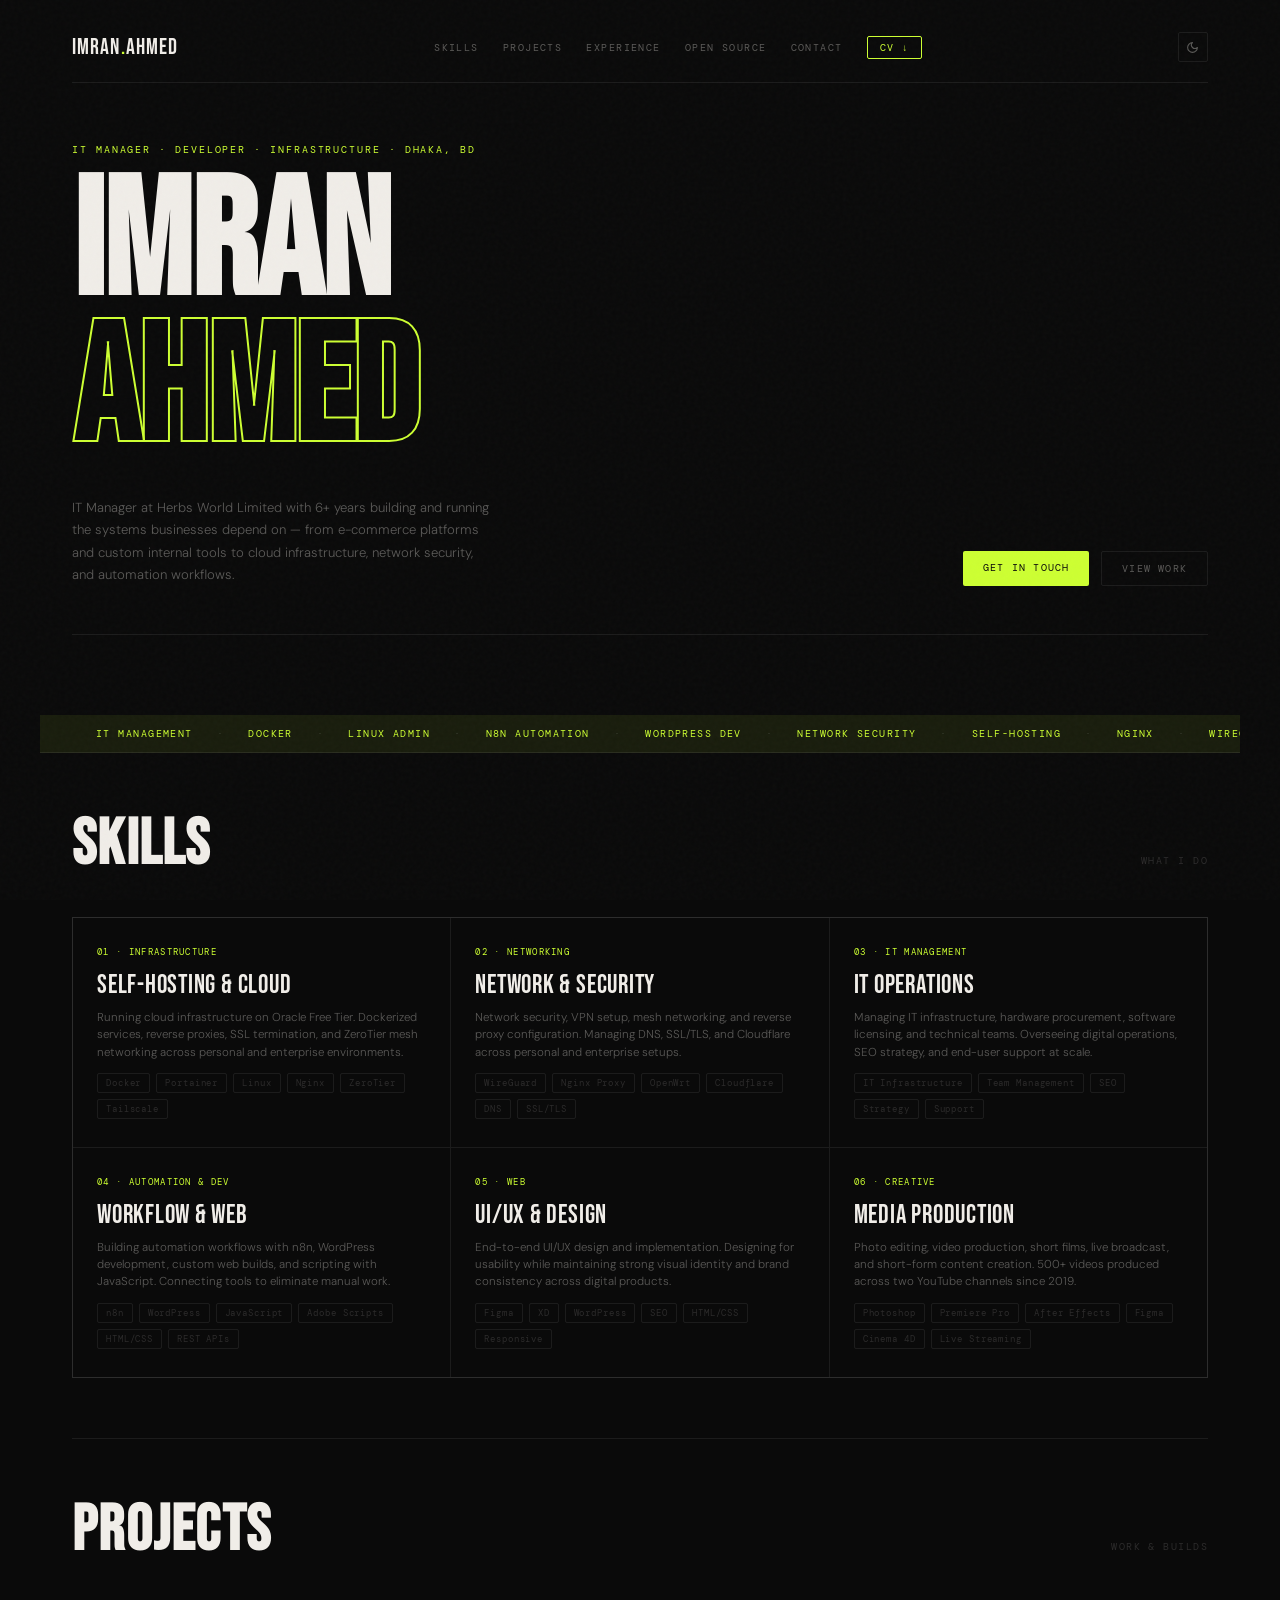
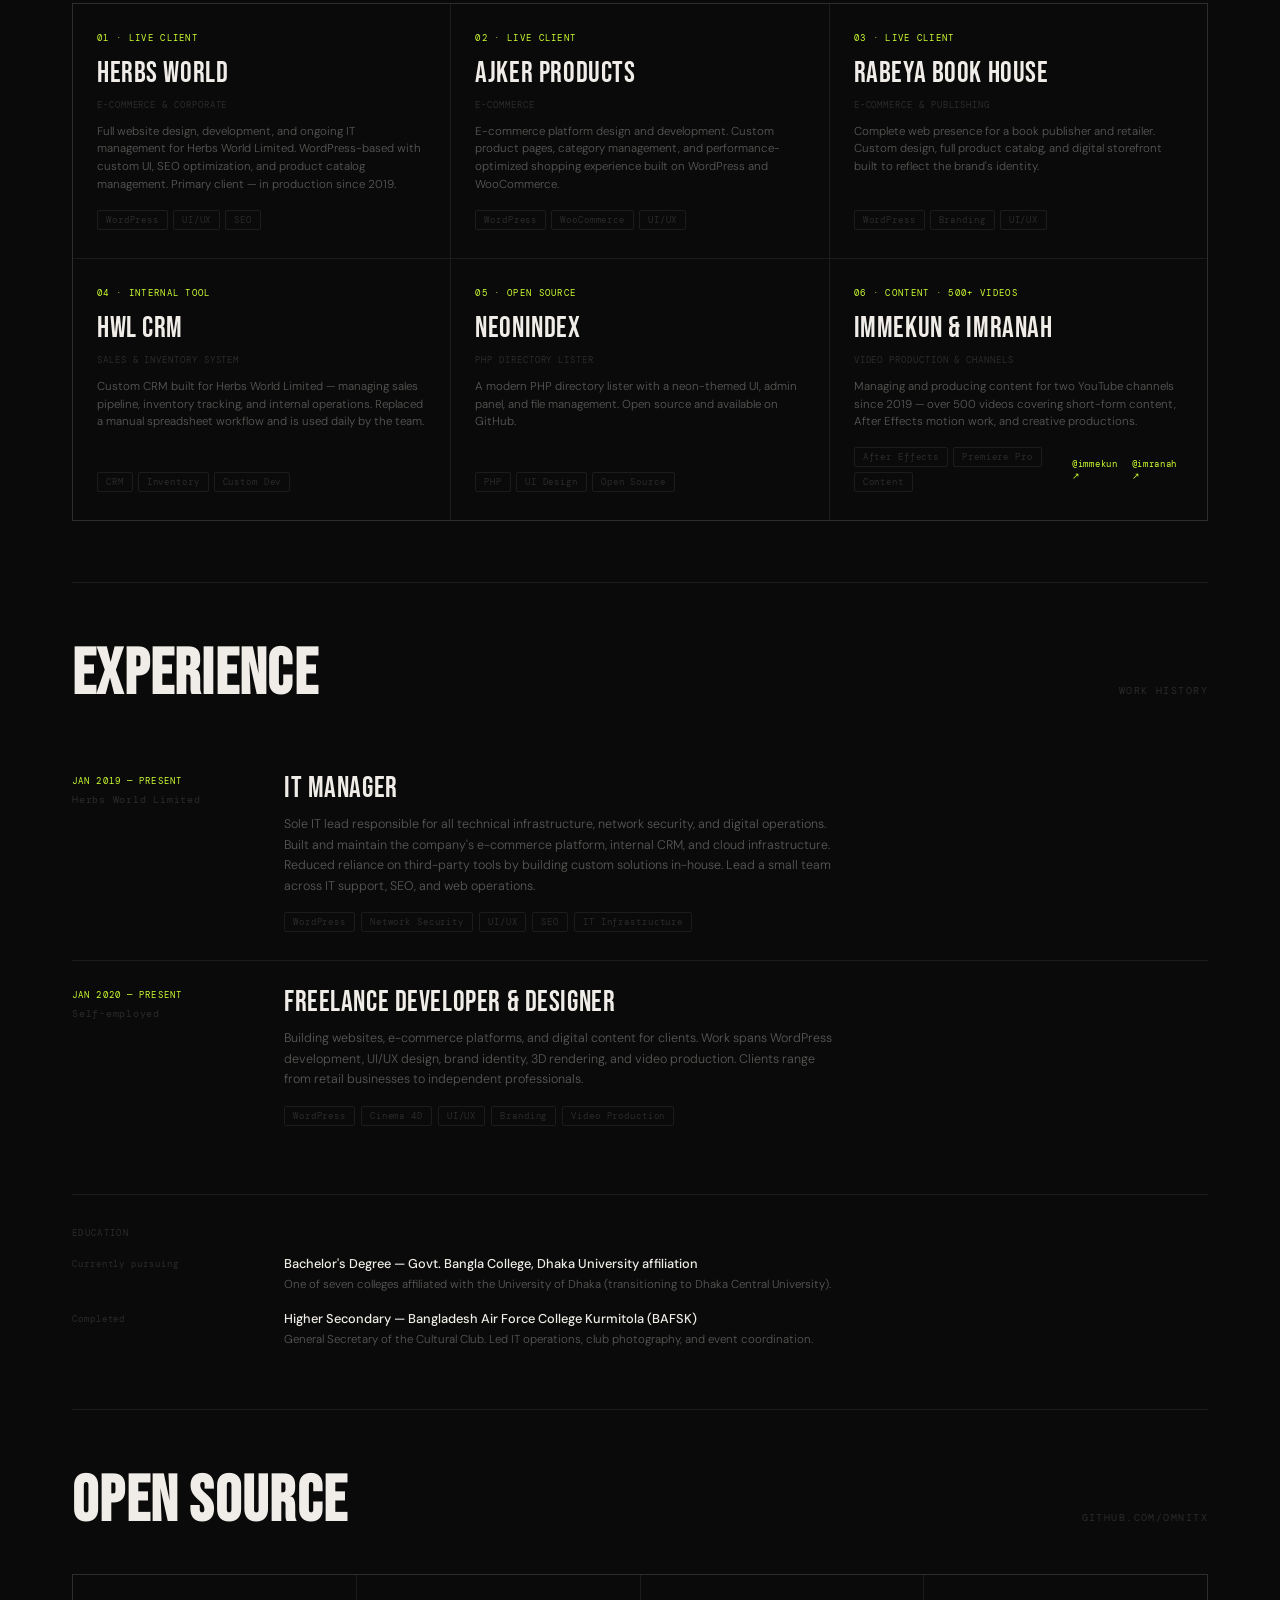
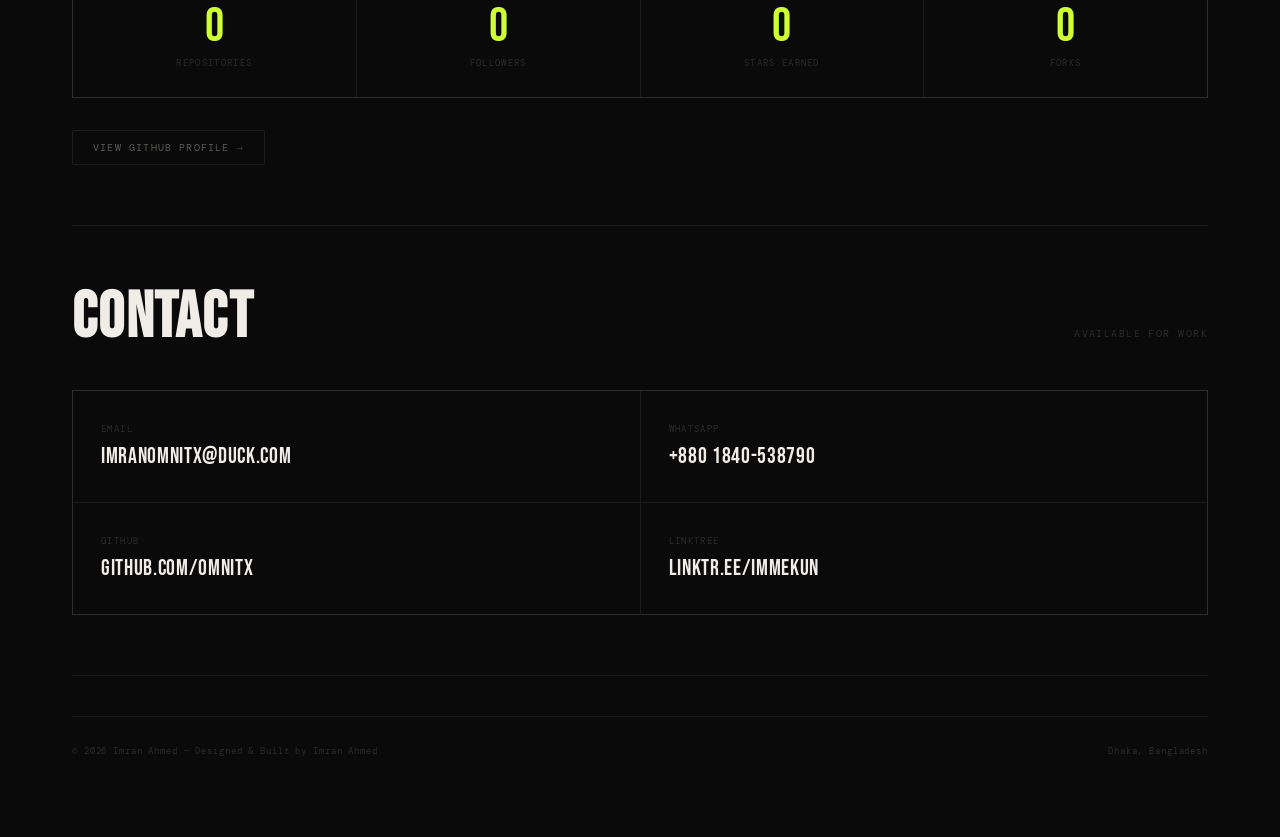
==== commit 134b9e67: "Revise personal website content and structure Updated title and meta description for clarity on role" ====
--- a/index.html
+++ b/index.html
@@ -4,9 +4,9 @@
 <head>
     <meta charset="UTF-8">
     <meta name="viewport" content="width=device-width, initial-scale=1.0">
-    <title>Imran Ahmed — Designer & Developer</title>
+    <title>Imran Ahmed — IT Manager & Developer</title>
     <meta name="description"
-        content="Imran Ahmed — IT Manager, Designer, and Self-hosting Enthusiast based in Dhaka, Bangladesh.">
+        content="Imran Ahmed — IT Manager, Full-Stack Developer, and Infrastructure Engineer based in Dhaka, Bangladesh. Available for freelance and full-time roles.">
     <link rel="icon" type="image/svg+xml" href="data:image/svg+xml,%3Csvg xmlns='http://www.w3.org/2000/svg' viewBox='0 0 100 100'%3E%3Cdefs%3E%3ClinearGradient id='g' x1='0' y1='0' x2='1' y2='1'%3E%3Cstop offset='0%25' stop-color='%23FFD700'/%3E%3Cstop offset='100%25' stop-color='%23FF4444'/%3E%3C/linearGradient%3E%3C/defs%3E%3Cpath d='M50 5 L63 38 L98 38 L70 60 L80 95 L50 75 L20 95 L30 60 L2 38 L37 38 Z' fill='url(%23g)'/%3E%3C/svg%3E">
     <link rel="icon" type="image/png" href="assets/favicon.png">
     <link rel="preconnect" href="https://fonts.googleapis.com">
@@ -190,7 +190,7 @@
         .hero-desc {
             font-size: 0.82rem;
             color: var(--ink-dim);
-            max-width: 380px;
+            max-width: 420px;
             line-height: 1.7;
             font-weight: 300;
         }
@@ -416,6 +416,56 @@
             max-width: 560px;
         }
 
+        /* ── EDUCATION BLOCK ── */
+        .edu-block {
+            margin-top: 40px;
+            padding-top: 32px;
+            border-top: 1px solid var(--border);
+        }
+
+        .edu-label {
+            font-family: var(--mono);
+            font-size: 0.55rem;
+            color: var(--ink-muted);
+            letter-spacing: 0.15em;
+            text-transform: uppercase;
+            margin-bottom: 16px;
+        }
+
+        .edu-list {
+            display: flex;
+            flex-direction: column;
+            gap: 16px;
+        }
+
+        .edu-item {
+            display: grid;
+            grid-template-columns: 180px 1fr;
+            gap: 32px;
+        }
+
+        .edu-date {
+            font-family: var(--mono);
+            font-size: 0.58rem;
+            color: var(--ink-muted);
+            letter-spacing: 0.1em;
+            padding-top: 3px;
+        }
+
+        .edu-name {
+            font-size: 0.8rem;
+            font-weight: 500;
+            color: var(--ink);
+            margin-bottom: 4px;
+        }
+
+        .edu-detail {
+            font-size: 0.72rem;
+            color: var(--ink-dim);
+            line-height: 1.55;
+            font-weight: 300;
+        }
+
         /* ── GITHUB STATS ── */
         .github-stats {
             display: grid;
@@ -437,6 +487,7 @@
             font-size: 3rem;
             color: var(--accent);
             line-height: 1;
+            min-height: 3rem;
         }
 
         .gh-label {
@@ -658,29 +709,12 @@
             }
         }
 
-        .r1 {
-            animation-delay: 0.05s
-        }
-
-        .r2 {
-            animation-delay: 0.1s
-        }
-
-        .r3 {
-            animation-delay: 0.15s
-        }
-
-        .r4 {
-            animation-delay: 0.2s
-        }
-
-        .r5 {
-            animation-delay: 0.25s
-        }
-
-        .r6 {
-            animation-delay: 0.3s
-        }
+        .r1 { animation-delay: 0.05s }
+        .r2 { animation-delay: 0.1s }
+        .r3 { animation-delay: 0.15s }
+        .r4 { animation-delay: 0.2s }
+        .r5 { animation-delay: 0.25s }
+        .r6 { animation-delay: 0.3s }
 
         /* ── RESPONSIVE ── */
         @media (max-width: 768px) {
@@ -712,6 +746,11 @@
             .exp-item {
                 grid-template-columns: 1fr;
                 gap: 8px;
+            }
+
+            .edu-item {
+                grid-template-columns: 1fr;
+                gap: 4px;
             }
 
             .contact-grid {
@@ -769,19 +808,19 @@
         </header>
 
         <!-- HERO -->
+        <!-- FIX 1: Removed "CREATIVE BUILDER" headline. Replaced with clear role title. -->
+        <!-- FIX 2: Rewrote hero tag and description to lead with IT/dev work, not design. -->
         <section class="hero reveal r2">
-            <div class="hero-tag">Designer · Developer · Self-hoster · Dhaka, BD</div>
+            <div class="hero-tag">IT Manager · Developer · Infrastructure · Dhaka, BD</div>
             <h1 class="hero-title">
-                <span class="solid">CREATIVE</span>
-                <span class="outline">BUILDER</span>
+                <span class="solid">IMRAN</span>
+                <span class="outline">AHMED</span>
             </h1>
             <div class="hero-bottom">
-                <p class="hero-desc">IT Manager at Herbs World Limited. I design, build, and self-host — from short
-                    films and live broadcasts to cloud infrastructure and automation workflows. Designer first, engineer
-                    always.</p>
+                <p class="hero-desc">IT Manager at Herbs World Limited with 6+ years building and running the systems businesses depend on — from e-commerce platforms and custom internal tools to cloud infrastructure, network security, and automation workflows.</p>
                 <div class="hero-actions">
-                    <a href="https://github.com/omnitx" target="_blank" class="btn btn-accent">GitHub Profile</a>
-                    <a href="#contact" class="btn btn-outline">Get in Touch</a>
+                    <a href="#contact" class="btn btn-accent">Get in Touch</a>
+                    <a href="#projects" class="btn btn-outline">View Work</a>
                 </div>
             </div>
         </section>
@@ -789,33 +828,34 @@
     </div>
 
     <!-- MARQUEE -->
+    <!-- FIX 3: Replaced mixed creative/tech ticker with focused technical skills only. -->
     <div class="marquee-wrap reveal r3">
         <div class="marquee-track">
-            <span>Photo Editing</span><span class="sep">·</span>
-            <span>Video Production</span><span class="sep">·</span>
-            <span>Live Broadcast</span><span class="sep">·</span>
-            <span>Short Films</span><span class="sep">·</span>
-            <span>Adobe Suite</span><span class="sep">·</span>
+            <span>IT Management</span><span class="sep">·</span>
             <span>Docker</span><span class="sep">·</span>
+            <span>Linux Admin</span><span class="sep">·</span>
             <span>n8n Automation</span><span class="sep">·</span>
+            <span>WordPress Dev</span><span class="sep">·</span>
+            <span>Network Security</span><span class="sep">·</span>
+            <span>Self-hosting</span><span class="sep">·</span>
+            <span>Nginx</span><span class="sep">·</span>
+            <span>WireGuard</span><span class="sep">·</span>
+            <span>Cloudflare</span><span class="sep">·</span>
+            <span>UI/UX Design</span><span class="sep">·</span>
+            <span>SEO</span><span class="sep">·</span>
+            <!-- duplicate for seamless loop -->
+            <span>IT Management</span><span class="sep">·</span>
+            <span>Docker</span><span class="sep">·</span>
             <span>Linux Admin</span><span class="sep">·</span>
+            <span>n8n Automation</span><span class="sep">·</span>
+            <span>WordPress Dev</span><span class="sep">·</span>
+            <span>Network Security</span><span class="sep">·</span>
             <span>Self-hosting</span><span class="sep">·</span>
-            <span>ZeroTier</span><span class="sep">·</span>
             <span>Nginx</span><span class="sep">·</span>
-            <span>WordPress</span><span class="sep">·</span>
-            <!-- duplicate -->
-            <span>Photo Editing</span><span class="sep">·</span>
-            <span>Video Production</span><span class="sep">·</span>
-            <span>Live Broadcast</span><span class="sep">·</span>
-            <span>Short Films</span><span class="sep">·</span>
-            <span>Adobe Suite</span><span class="sep">·</span>
-            <span>Docker</span><span class="sep">·</span>
-            <span>n8n Automation</span><span class="sep">·</span>
-            <span>Linux Admin</span><span class="sep">·</span>
-            <span>Self-hosting</span><span class="sep">·</span>
-            <span>ZeroTier</span><span class="sep">·</span>
-            <span>Nginx</span><span class="sep">·</span>
-            <span>WordPress</span><span class="sep">·</span>
+            <span>WireGuard</span><span class="sep">·</span>
+            <span>Cloudflare</span><span class="sep">·</span>
+            <span>UI/UX Design</span><span class="sep">·</span>
+            <span>SEO</span><span class="sep">·</span>
         </div>
     </div>
 
@@ -829,10 +869,74 @@
             </div>
             <div class="skills-grid">
                 <div class="skill-card">
-                    <div class="skill-icon">01 · Creative</div>
-                    <div class="skill-name">Design & Media</div>
-                    <div class="skill-desc">Photo editing, video production, short films, live broadcast, and short-form
-                        content creation. Designer first — always.</div>
+                    <div class="skill-icon">01 · Infrastructure</div>
+                    <!-- FIX 4: Reordered skills — IT/infrastructure first, creative last. -->
+                    <div class="skill-name">Self-hosting & Cloud</div>
+                    <div class="skill-desc">Running cloud infrastructure on Oracle Free Tier. Dockerized services, reverse proxies, SSL termination, and ZeroTier mesh networking across personal and enterprise environments.</div>
+                    <div class="skill-tags">
+                        <span class="tag">Docker</span>
+                        <span class="tag">Portainer</span>
+                        <span class="tag">Linux</span>
+                        <span class="tag">Nginx</span>
+                        <span class="tag">ZeroTier</span>
+                        <span class="tag">Tailscale</span>
+                    </div>
+                </div>
+                <div class="skill-card">
+                    <div class="skill-icon">02 · Networking</div>
+                    <div class="skill-name">Network & Security</div>
+                    <div class="skill-desc">Network security, VPN setup, mesh networking, and reverse proxy configuration. Managing DNS, SSL/TLS, and Cloudflare across personal and enterprise setups.</div>
+                    <div class="skill-tags">
+                        <span class="tag">WireGuard</span>
+                        <span class="tag">Nginx Proxy</span>
+                        <span class="tag">OpenWrt</span>
+                        <span class="tag">Cloudflare</span>
+                        <span class="tag">DNS</span>
+                        <span class="tag">SSL/TLS</span>
+                    </div>
+                </div>
+                <div class="skill-card">
+                    <div class="skill-icon">03 · IT Management</div>
+                    <div class="skill-name">IT Operations</div>
+                    <div class="skill-desc">Managing IT infrastructure, hardware procurement, software licensing, and technical teams. Overseeing digital operations, SEO strategy, and end-user support at scale.</div>
+                    <div class="skill-tags">
+                        <span class="tag">IT Infrastructure</span>
+                        <span class="tag">Team Management</span>
+                        <span class="tag">SEO</span>
+                        <span class="tag">Strategy</span>
+                        <span class="tag">Support</span>
+                    </div>
+                </div>
+                <div class="skill-card">
+                    <div class="skill-icon">04 · Automation & Dev</div>
+                    <div class="skill-name">Workflow & Web</div>
+                    <div class="skill-desc">Building automation workflows with n8n, WordPress development, custom web builds, and scripting with JavaScript. Connecting tools to eliminate manual work.</div>
+                    <div class="skill-tags">
+                        <span class="tag">n8n</span>
+                        <span class="tag">WordPress</span>
+                        <span class="tag">JavaScript</span>
+                        <span class="tag">Adobe Scripts</span>
+                        <span class="tag">HTML/CSS</span>
+                        <span class="tag">REST APIs</span>
+                    </div>
+                </div>
+                <div class="skill-card">
+                    <div class="skill-icon">05 · Web</div>
+                    <div class="skill-name">UI/UX & Design</div>
+                    <div class="skill-desc">End-to-end UI/UX design and implementation. Designing for usability while maintaining strong visual identity and brand consistency across digital products.</div>
+                    <div class="skill-tags">
+                        <span class="tag">Figma</span>
+                        <span class="tag">XD</span>
+                        <span class="tag">WordPress</span>
+                        <span class="tag">SEO</span>
+                        <span class="tag">HTML/CSS</span>
+                        <span class="tag">Responsive</span>
+                    </div>
+                </div>
+                <div class="skill-card">
+                    <div class="skill-icon">06 · Creative</div>
+                    <div class="skill-name">Media Production</div>
+                    <div class="skill-desc">Photo editing, video production, short films, live broadcast, and short-form content creation. 500+ videos produced across two YouTube channels since 2019.</div>
                     <div class="skill-tags">
                         <span class="tag">Photoshop</span>
                         <span class="tag">Premiere Pro</span>
@@ -842,75 +946,6 @@
                         <span class="tag">Live Streaming</span>
                     </div>
                 </div>
-                <div class="skill-card">
-                    <div class="skill-icon">02 · Infrastructure</div>
-                    <div class="skill-name">Self-hosting & Cloud</div>
-                    <div class="skill-desc">Running personal cloud infrastructure on Oracle Free Tier. Dockerized
-                        services, reverse proxies, SSL, and ZeroTier mesh networking.</div>
-                    <div class="skill-tags">
-                        <span class="tag">Docker</span>
-                        <span class="tag">Portainer</span>
-                        <span class="tag">Linux</span>
-                        <span class="tag">Nginx</span>
-                        <span class="tag">ZeroTier</span>
-                        <span class="tag">Tailscale</span>
-                    </div>
-                </div>
-                <div class="skill-card">
-                    <div class="skill-icon">03 · Automation</div>
-                    <div class="skill-name">Workflow & Dev</div>
-                    <div class="skill-desc">Building automation workflows with n8n, WordPress development, custom web
-                        builds, and Adobe scripting with JavaScript.</div>
-                    <div class="skill-tags">
-                        <span class="tag">n8n</span>
-                        <span class="tag">WordPress</span>
-                        <span class="tag">JavaScript</span>
-                        <span class="tag">Adobe Scripts</span>
-                        <span class="tag">HTML/CSS</span>
-                        <span class="tag">REST APIs</span>
-                    </div>
-                </div>
-                <div class="skill-card">
-                    <div class="skill-icon">04 · Networking</div>
-                    <div class="skill-name">Network & Security</div>
-                    <div class="skill-desc">Network security, management, VPN setup, mesh networking, and reverse proxy
-                        configuration across personal and enterprise setups.</div>
-                    <div class="skill-tags">
-                        <span class="tag">WireGuard</span>
-                        <span class="tag">Nginx Proxy</span>
-                        <span class="tag">OpenWrt</span>
-                        <span class="tag">Cloudflare</span>
-                        <span class="tag">DNS</span>
-                        <span class="tag">SSL/TLS</span>
-                    </div>
-                </div>
-                <div class="skill-card">
-                    <div class="skill-icon">05 · Web</div>
-                    <div class="skill-name">UI/UX & Web</div>
-                    <div class="skill-desc">End-to-end UI/UX design and implementation. Designing for usability while
-                        maintaining strong visual identity and brand consistency.</div>
-                    <div class="skill-tags">
-                        <span class="tag">Figma</span>
-                        <span class="tag">XD</span>
-                        <span class="tag">WordPress</span>
-                        <span class="tag">SEO</span>
-                        <span class="tag">HTML/CSS</span>
-                        <span class="tag">Responsive</span>
-                    </div>
-                </div>
-                <div class="skill-card">
-                    <div class="skill-icon">06 · IT</div>
-                    <div class="skill-name">IT Management</div>
-                    <div class="skill-desc">Managing IT infrastructure, hardware, software, and teams. Overseeing
-                        digital strategy, SEO, and technical operations at scale.</div>
-                    <div class="skill-tags">
-                        <span class="tag">IT Infrastructure</span>
-                        <span class="tag">Team Management</span>
-                        <span class="tag">SEO</span>
-                        <span class="tag">Strategy</span>
-                        <span class="tag">Support</span>
-                    </div>
-                </div>
             </div>
         </section>
 
@@ -926,8 +961,8 @@
                     <div class="project-num">01 · Live Client</div>
                     <div class="project-name">Herbs World</div>
                     <div class="project-type">E-commerce & Corporate</div>
-                    <div class="project-desc">Full website design, development and ongoing IT management for Herbs World
-                        Limited. WordPress-based with custom UI, SEO optimization, and product management.</div>
+                    <!-- FIX 5: Added role clarity and slightly stronger description for each project. -->
+                    <div class="project-desc">Full website design, development, and ongoing IT management for Herbs World Limited. WordPress-based with custom UI, SEO optimization, and product catalog management. Primary client — in production since 2019.</div>
                     <div class="project-footer">
                         <div class="project-tags">
                             <span class="tag">WordPress</span>
@@ -942,8 +977,7 @@
                     <div class="project-num">02 · Live Client</div>
                     <div class="project-name">Ajker Products</div>
                     <div class="project-type">E-commerce</div>
-                    <div class="project-desc">E-commerce platform design and development. Custom product pages, category
-                        management, and performance-optimized shopping experience built on WordPress.</div>
+                    <div class="project-desc">E-commerce platform design and development. Custom product pages, category management, and performance-optimized shopping experience built on WordPress and WooCommerce.</div>
                     <div class="project-footer">
                         <div class="project-tags">
                             <span class="tag">WordPress</span>
@@ -958,8 +992,7 @@
                     <div class="project-num">03 · Live Client</div>
                     <div class="project-name">Rabeya Book House</div>
                     <div class="project-type">E-commerce & Publishing</div>
-                    <div class="project-desc">Complete web presence for a book publisher and retailer. Custom design,
-                        product catalog, and digital storefront built to reflect the brand's identity.</div>
+                    <div class="project-desc">Complete web presence for a book publisher and retailer. Custom design, full product catalog, and digital storefront built to reflect the brand's identity.</div>
                     <div class="project-footer">
                         <div class="project-tags">
                             <span class="tag">WordPress</span>
@@ -974,9 +1007,7 @@
                     <div class="project-num">04 · Internal Tool</div>
                     <div class="project-name">HWL CRM</div>
                     <div class="project-type">Sales & Inventory System</div>
-                    <div class="project-desc">Custom CRM solution for Herbs World Limited — managing sales pipeline,
-                        inventory tracking, and internal operations. Built to streamline the company's day-to-day
-                        workflows.</div>
+                    <div class="project-desc">Custom CRM built for Herbs World Limited — managing sales pipeline, inventory tracking, and internal operations. Replaced a manual spreadsheet workflow and is used daily by the team.</div>
                     <div class="project-footer">
                         <div class="project-tags">
                             <span class="tag">CRM</span>
@@ -987,34 +1018,38 @@
                 </div>
 
                 <a href="https://github.com/omnitx/NeonIndex" target="_blank" rel="noopener" class="project-card">
-                    <div class="project-num">05 · Open Source · AI-delivered</div>
+                    <div class="project-num">05 · Open Source</div>
                     <div class="project-name">NeonIndex</div>
                     <div class="project-type">PHP Directory Lister</div>
-                    <div class="project-desc">A modern PHP directory lister with a neon-themed UI, admin panel, and file
-                        management. Delivered as an AI-assisted project — one of several real-world AI solutions built
-                        and shipped.</div>
+                    <div class="project-desc">A modern PHP directory lister with a neon-themed UI, admin panel, and file management. Open source and available on GitHub.</div>
                     <div class="project-footer">
                         <div class="project-tags">
                             <span class="tag">PHP</span>
                             <span class="tag">UI Design</span>
-                            <span class="tag">AI-assisted</span>
+                            <span class="tag">Open Source</span>
                         </div>
                         <span class="project-arrow">↗</span>
                     </div>
                 </a>
 
+                <!-- FIX 6: Added links to both YouTube channels. -->
                 <div class="project-card" style="cursor:default;">
                     <div class="project-num">06 · Content · 500+ Videos</div>
                     <div class="project-name">immekun & imranah</div>
                     <div class="project-type">Video Production & Channels</div>
-                    <div class="project-desc">Managing and producing content for two channels since 2019 — over 500
-                        videos covering short-form content, After Effects motion work, and creative productions.</div>
+                    <div class="project-desc">Managing and producing content for two YouTube channels since 2019 — over 500 videos covering short-form content, After Effects motion work, and creative productions.</div>
                     <div class="project-footer">
                         <div class="project-tags">
                             <span class="tag">After Effects</span>
                             <span class="tag">Premiere Pro</span>
                             <span class="tag">Content</span>
                         </div>
+                        <div style="display:flex;gap:8px;margin-top:0;">
+                            <a href="https://www.youtube.com/@immekun" target="_blank" rel="noopener"
+                               style="font-family:var(--mono);font-size:0.55rem;letter-spacing:0.08em;color:var(--accent);text-decoration:none;">@immekun ↗</a>
+                            <a href="https://www.youtube.com/@imranah" target="_blank" rel="noopener"
+                               style="font-family:var(--mono);font-size:0.55rem;letter-spacing:0.08em;color:var(--accent);text-decoration:none;">@imranah ↗</a>
+                        </div>
                     </div>
                 </div>
 
@@ -1025,9 +1060,10 @@
         <section class="section reveal r4" id="experience">
             <div class="section-header">
                 <h2 class="section-title">EXPERIENCE</h2>
-                <span class="section-tag">Work & Education</span>
+                <span class="section-tag">Work history</span>
             </div>
             <div class="exp-list">
+                <!-- FIX 7: Rewrote experience descriptions to focus on achievements, not just duties. -->
                 <div class="exp-item">
                     <div class="exp-meta">
                         <span class="exp-date">Jan 2019 — Present</span>
@@ -1035,9 +1071,7 @@
                     </div>
                     <div>
                         <div class="exp-role">IT Manager</div>
-                        <div class="exp-desc">Managing IT infrastructure, network security, and WordPress development.
-                            Overseeing UI/UX design implementation, SEO strategies, and digital operations. Leading a
-                            team to maintain and improve the company's technical infrastructure.</div>
+                        <div class="exp-desc">Sole IT lead responsible for all technical infrastructure, network security, and digital operations. Built and maintain the company's e-commerce platform, internal CRM, and cloud infrastructure. Reduced reliance on third-party tools by building custom solutions in-house. Lead a small team across IT support, SEO, and web operations.</div>
                         <div class="skill-tags" style="margin-top:16px;">
                             <span class="tag">WordPress</span>
                             <span class="tag">Network Security</span>
@@ -1053,11 +1087,11 @@
                         <span class="exp-org">Self-employed</span>
                     </div>
                     <div>
-                        <div class="exp-role">Freelance Designer</div>
-                        <div class="exp-desc">Providing 3D modeling, rendering, and comprehensive UI/UX design services
-                            for various clients. Specializing in brand identity, video production, and digital content
-                            for businesses and individuals.</div>
+                        <!-- FIX 8: Renamed "Freelance Designer" to "Freelance Developer & Designer" — more accurate to the actual work. -->
+                        <div class="exp-role">Freelance Developer & Designer</div>
+                        <div class="exp-desc">Building websites, e-commerce platforms, and digital content for clients. Work spans WordPress development, UI/UX design, brand identity, 3D rendering, and video production. Clients range from retail businesses to independent professionals.</div>
                         <div class="skill-tags" style="margin-top:16px;">
+                            <span class="tag">WordPress</span>
                             <span class="tag">Cinema 4D</span>
                             <span class="tag">UI/UX</span>
                             <span class="tag">Branding</span>
@@ -1065,34 +1099,24 @@
                         </div>
                     </div>
                 </div>
-                <div class="exp-item">
-                    <div class="exp-meta">
-                        <span class="exp-date">College Years</span>
-                        <span class="exp-org">Bangladesh Air Force College Kurmitola</span>
-                    </div>
-                    <div>
-                        <div class="exp-role">General Secretary</div>
-                        <div class="exp-desc">General Secretary of the Cultural Club at Bangladesh Air Force College
-                            Kurmitola (BAFSK). Led IT operations, managed club photography, organized cultural events,
-                            and coordinated a team of members across all club activities.</div>
-                        <div class="skill-tags" style="margin-top:16px;">
-                            <span class="tag">Leadership</span>
-                            <span class="tag">IT Management</span>
-                            <span class="tag">Photography</span>
-                            <span class="tag">Event Management</span>
+            </div>
+
+            <!-- FIX 9: Moved education out of the experience list into its own compact block. -->
+            <div class="edu-block">
+                <div class="edu-label">Education</div>
+                <div class="edu-list">
+                    <div class="edu-item">
+                        <div class="edu-date">Currently pursuing</div>
+                        <div>
+                            <div class="edu-name">Bachelor's Degree — Govt. Bangla College, Dhaka University affiliation</div>
+                            <div class="edu-detail">One of seven colleges affiliated with the University of Dhaka (transitioning to Dhaka Central University).</div>
                         </div>
                     </div>
-                </div>
-                <div class="exp-item">
-                    <div class="exp-meta">
-                        <span class="exp-date">Currently Pursuing</span>
-                        <span class="exp-org">Govt. Bangla College · Dhaka University</span>
-                    </div>
-                    <div>
-                        <div class="exp-role">Bachelor's Degree</div>
-                        <div class="exp-desc">Studying at Government Bangla College, Mirpur, Dhaka — one of the seven
-                            colleges affiliated with the University of Dhaka (transitioning to Dhaka Central
-                            University). Previously completed college at Bangladesh Air Force College Kurmitola (BAFSK).
+                    <div class="edu-item">
+                        <div class="edu-date">Completed</div>
+                        <div>
+                            <div class="edu-name">Higher Secondary — Bangladesh Air Force College Kurmitola (BAFSK)</div>
+                            <div class="edu-detail">General Secretary of the Cultural Club. Led IT operations, club photography, and event coordination.</div>
                         </div>
                     </div>
                 </div>
@@ -1100,6 +1124,7 @@
         </section>
 
         <!-- GITHUB -->
+        <!-- FIX 10: GitHub stats now load from the API with a loading state and proper error handling. -->
         <section class="section reveal r4" id="github">
             <div class="section-header">
                 <h2 class="section-title">OPEN SOURCE</h2>
@@ -1107,19 +1132,27 @@
             </div>
             <div class="github-stats">
                 <div class="gh-stat">
-                    <div class="gh-num" id="gh-repos">—</div>
+                    <div class="gh-num" id="gh-repos">
+                        <span class="gh-loading">…</span>
+                    </div>
                     <div class="gh-label">Repositories</div>
                 </div>
                 <div class="gh-stat">
-                    <div class="gh-num" id="gh-followers">—</div>
+                    <div class="gh-num" id="gh-followers">
+                        <span class="gh-loading">…</span>
+                    </div>
                     <div class="gh-label">Followers</div>
                 </div>
                 <div class="gh-stat">
-                    <div class="gh-num" id="gh-stars">—</div>
+                    <div class="gh-num" id="gh-stars">
+                        <span class="gh-loading">…</span>
+                    </div>
                     <div class="gh-label">Stars Earned</div>
                 </div>
                 <div class="gh-stat">
-                    <div class="gh-num" id="gh-forks">—</div>
+                    <div class="gh-num" id="gh-forks">
+                        <span class="gh-loading">…</span>
+                    </div>
                     <div class="gh-label">Forks</div>
                 </div>
             </div>
@@ -1128,10 +1161,12 @@
         </section>
 
         <!-- CONTACT -->
+        <!-- FIX 11: Removed duplicate portfolio link (omnitx.github.io) — only one portfolio URL needed. -->
+        <!-- Added LinkedIn placeholder slot. -->
         <section class="section reveal r5" id="contact">
             <div class="section-header">
                 <h2 class="section-title">CONTACT</h2>
-                <span class="section-tag">Get in touch</span>
+                <span class="section-tag">Available for work</span>
             </div>
             <div class="contact-grid">
                 <a href="mailto:imranomnitx@duck.com" class="contact-card">
@@ -1146,9 +1181,9 @@
                     <span class="contact-label">GitHub</span>
                     <span class="contact-value">github.com/omnitx</span>
                 </a>
-                <a href="https://omnitx.github.io" target="_blank" class="contact-card">
-                    <span class="contact-label">Portfolio</span>
-                    <span class="contact-value">omnitx.github.io</span>
+                <a href="https://linktr.ee/immekun" target="_blank" class="contact-card">
+                    <span class="contact-label">Linktree</span>
+                    <span class="contact-value">linktr.ee/immekun</span>
                 </a>
             </div>
         </section>
@@ -1182,31 +1217,29 @@
             });
         })();
 
-        // GitHub Stats
+        // GitHub Stats — FIX 10: Added loading state, fixed error handling, shows 0 instead of — on empty
         async function loadGitHub() {
+            const ids = ['gh-repos', 'gh-followers', 'gh-stars', 'gh-forks'];
             try {
                 const res = await fetch('https://api.github.com/users/omnitx');
-                if (!res.ok) throw new Error(`HTTP ${res.status}: ${res.statusText}`);
+                if (!res.ok) throw new Error('user fetch failed');
                 const user = await res.json();
-                document.getElementById('gh-repos').textContent = user.public_repos || '0';
-                document.getElementById('gh-followers').textContent = user.followers || '0';
-
-                // Get stars + forks from repos
+                document.getElementById('gh-repos').textContent = user.public_repos ?? 0;
+                document.getElementById('gh-followers').textContent = user.followers ?? 0;
+
                 const reposRes = await fetch('https://api.github.com/users/omnitx/repos?per_page=100');
-                if (!reposRes.ok) throw new Error(`HTTP ${reposRes.status}: ${reposRes.statusText}`);
+                if (!reposRes.ok) throw new Error('repos fetch failed');
                 const repos = await reposRes.json();
                 if (Array.isArray(repos)) {
-                    const stars = repos.reduce((a, r) => a + r.stargazers_count, 0);
-                    const forks = repos.reduce((a, r) => a + r.forks_count, 0);
-                    document.getElementById('gh-stars').textContent = stars;
-                    document.getElementById('gh-forks').textContent = forks;
+                    document.getElementById('gh-stars').textContent = repos.reduce((a, r) => a + (r.stargazers_count || 0), 0);
+                    document.getElementById('gh-forks').textContent = repos.reduce((a, r) => a + (r.forks_count || 0), 0);
                 }
             } catch (e) {
-                console.error('GitHub API error:', e);
-                document.getElementById('gh-repos').textContent = '—';
-                document.getElementById('gh-followers').textContent = '—';
-                document.getElementById('gh-stars').textContent = '—';
-                document.getElementById('gh-forks').textContent = '—';
+                // On failure show 0 rather than dashes so stats section doesn't look broken
+                ids.forEach(id => {
+                    const el = document.getElementById(id);
+                    if (el && el.textContent.trim() === '…') el.textContent = '0';
+                });
             }
         }
 
@@ -1237,13 +1270,13 @@
             }
             animate();
             document.addEventListener('mouseover', e => {
-                if (e.target.closest('a, button')) { ring.classList.add('hovering'); }
+                if (e.target.closest('a, button')) ring.classList.add('hovering');
             });
             document.addEventListener('mouseout', e => {
-                if (e.target.closest('a, button')) { ring.classList.remove('hovering'); }
+                if (e.target.closest('a, button')) ring.classList.remove('hovering');
             });
         })();
     </script>
 </body>
 
-</html>+</html>
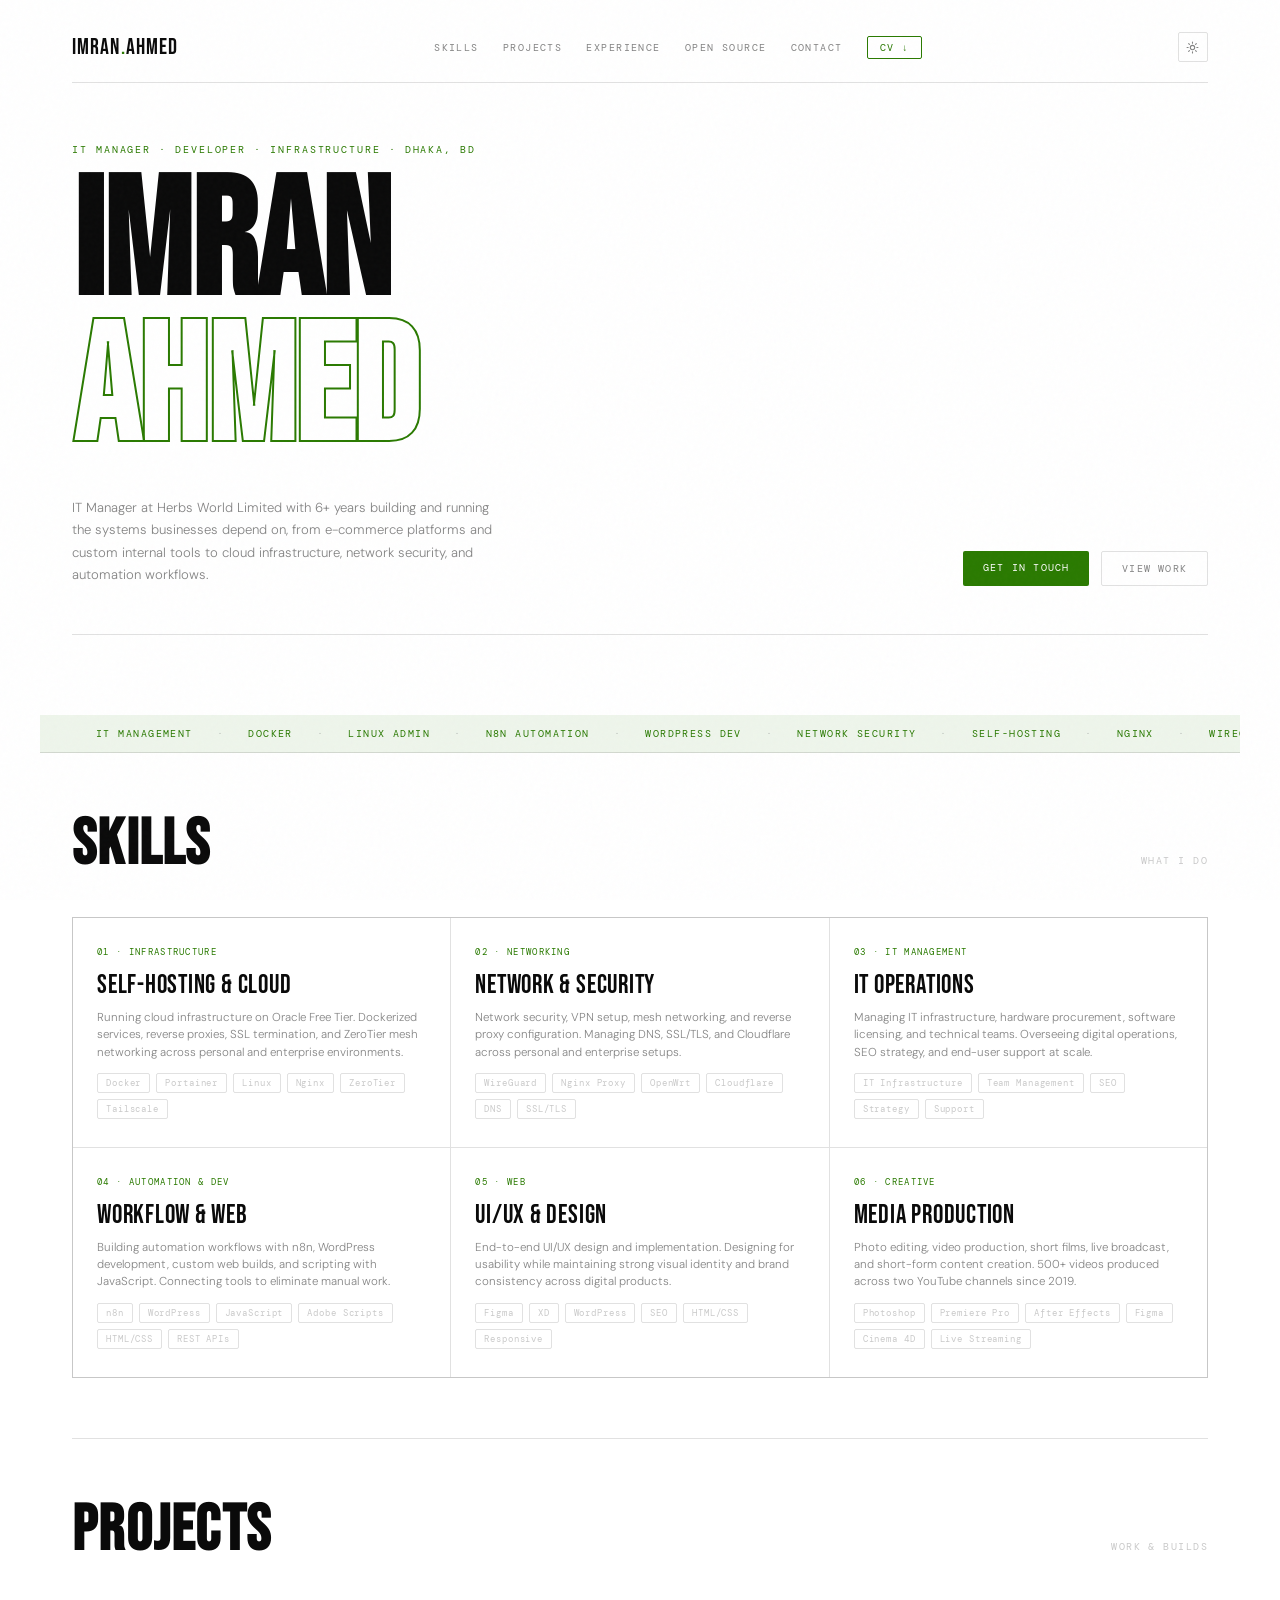
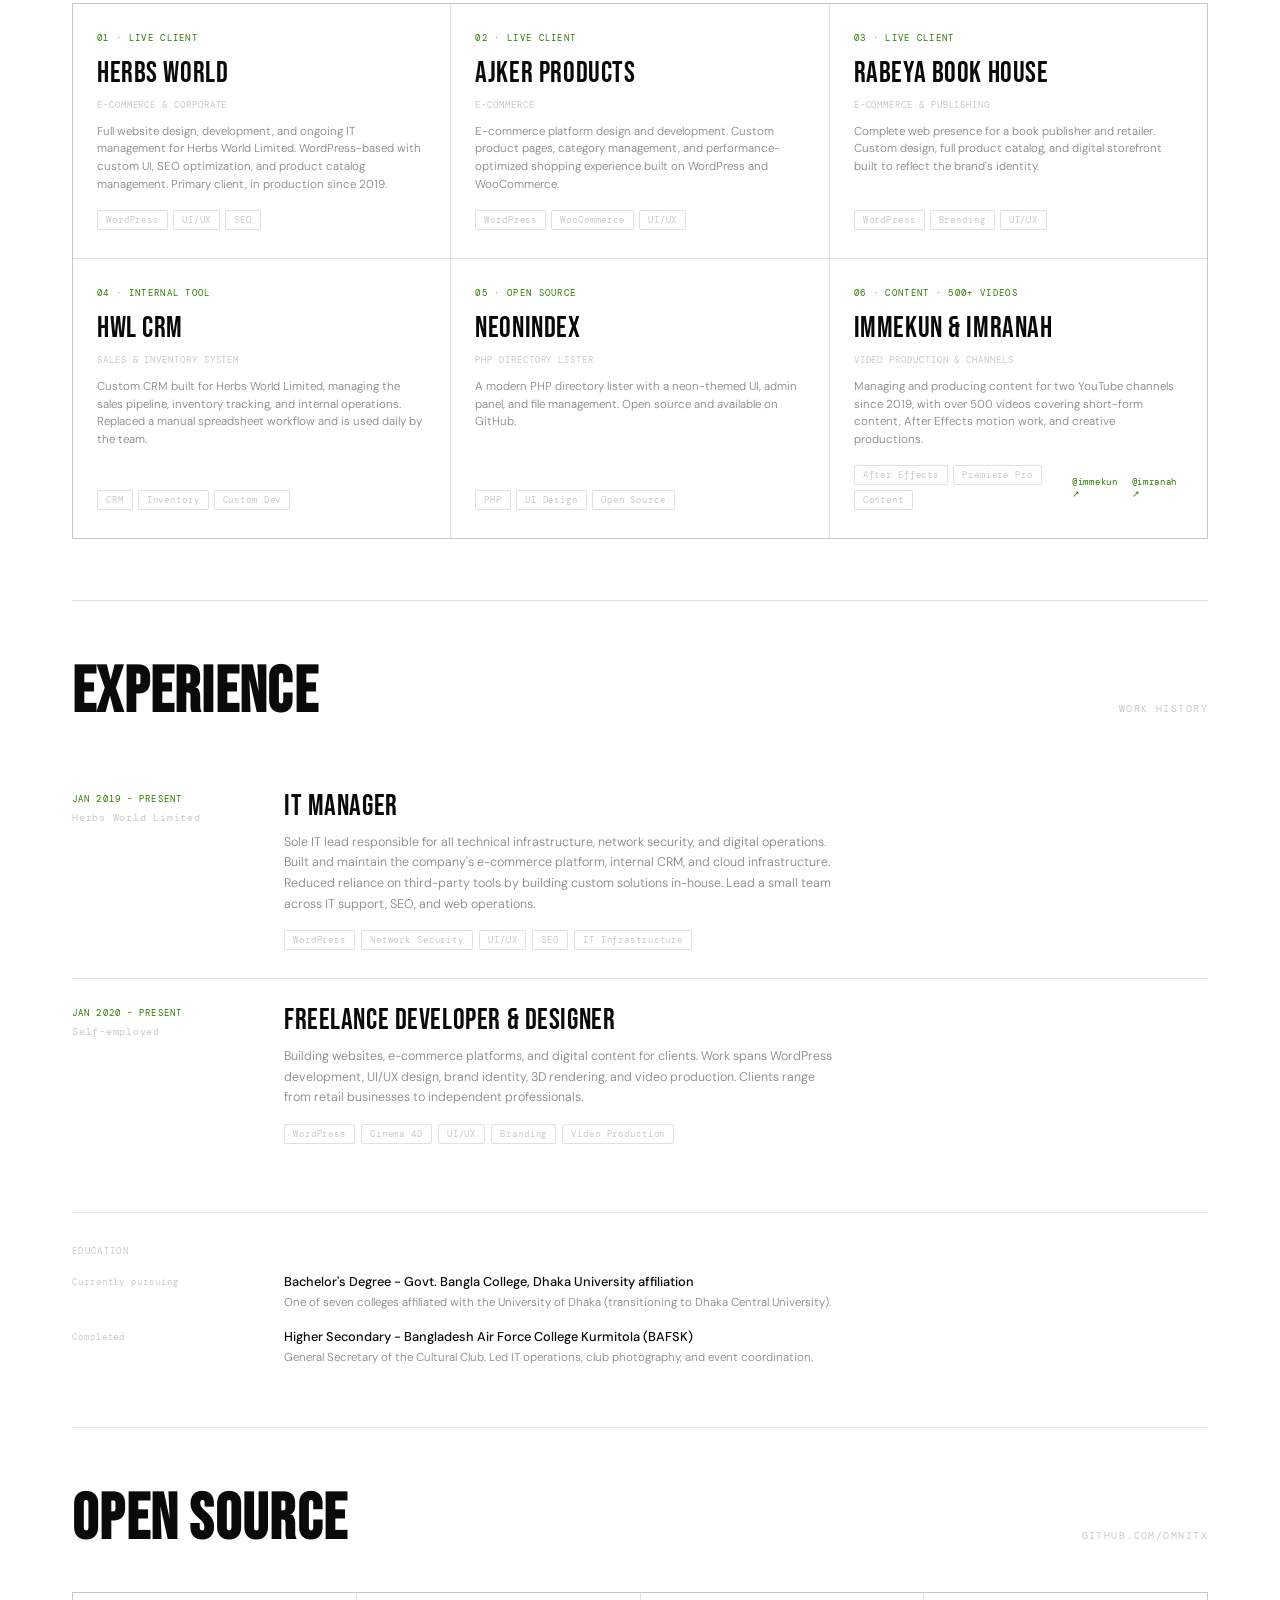
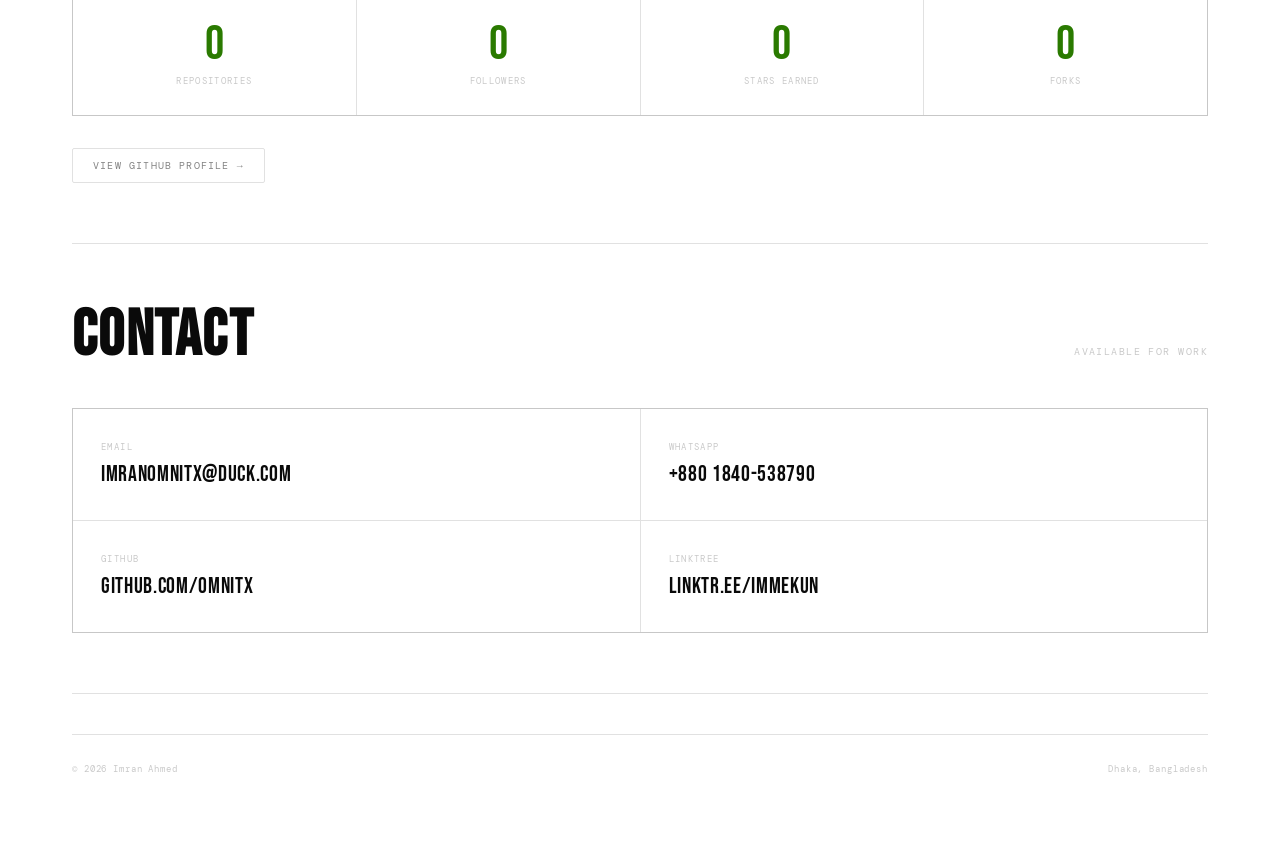
==== commit 7495ef4b: "Revise site design and content - Clean up copy, README, and code comments - Fix stale asset referenc" ====
--- a/index.html
+++ b/index.html
@@ -4,773 +4,57 @@
 <head>
     <meta charset="UTF-8">
     <meta name="viewport" content="width=device-width, initial-scale=1.0">
-    <title>Imran Ahmed — IT Manager & Developer</title>
+    <title>Imran Ahmed - IT Manager & Developer</title>
     <meta name="description"
-        content="Imran Ahmed — IT Manager, Full-Stack Developer, and Infrastructure Engineer based in Dhaka, Bangladesh. Available for freelance and full-time roles.">
-    <link rel="icon" type="image/svg+xml" href="data:image/svg+xml,%3Csvg xmlns='http://www.w3.org/2000/svg' viewBox='0 0 100 100'%3E%3Cdefs%3E%3ClinearGradient id='g' x1='0' y1='0' x2='1' y2='1'%3E%3Cstop offset='0%25' stop-color='%23FFD700'/%3E%3Cstop offset='100%25' stop-color='%23FF4444'/%3E%3C/linearGradient%3E%3C/defs%3E%3Cpath d='M50 5 L63 38 L98 38 L70 60 L80 95 L50 75 L20 95 L30 60 L2 38 L37 38 Z' fill='url(%23g)'/%3E%3C/svg%3E">
-    <link rel="icon" type="image/png" href="assets/favicon.png">
+        content="Imran Ahmed - IT Manager, Full-Stack Developer, and Infrastructure Engineer based in Dhaka, Bangladesh. Available for freelance and full-time roles.">
+    <link rel="icon" type="image/svg+xml"
+        href="data:image/svg+xml,%3Csvg xmlns='http://www.w3.org/2000/svg' viewBox='0 0 100 100'%3E%3Cdefs%3E%3ClinearGradient id='g' x1='0' y1='0' x2='1' y2='1'%3E%3Cstop offset='0%25' stop-color='%23FFD700'/%3E%3Cstop offset='100%25' stop-color='%23FF4444'/%3E%3C/linearGradient%3E%3C/defs%3E%3Cpath d='M50 5 L63 38 L98 38 L70 60 L80 95 L50 75 L20 95 L30 60 L2 38 L37 38 Z' fill='url(%23g)'/%3E%3C/svg%3E">
+    <link rel="icon" type="image/svg+xml" href="assets/favicon.svg">
+    <link rel="canonical" href="https://imran.mvp.bd/">
+
+    <!-- Open Graph / Facebook / LinkedIn -->
+    <meta property="og:type" content="website">
+    <meta property="og:url" content="https://imran.mvp.bd/">
+    <meta property="og:title" content="Imran Ahmed - IT Manager & Developer">
+    <meta property="og:description"
+        content="IT Manager, Full-Stack Developer, and Infrastructure Engineer based in Dhaka, Bangladesh. Available for freelance and full-time roles.">
+    <meta property="og:image" content="https://imran.mvp.bd/assets/w_logo-2.png">
+    <meta property="og:locale" content="en_US">
+
+    <!-- Twitter -->
+    <meta name="twitter:card" content="summary_large_image">
+    <meta name="twitter:title" content="Imran Ahmed - IT Manager & Developer">
+    <meta name="twitter:description"
+        content="IT Manager, Full-Stack Developer, and Infrastructure Engineer based in Dhaka, Bangladesh.">
+    <meta name="twitter:image" content="https://imran.mvp.bd/assets/w_logo-2.png">
+
+    <!-- Structured data -->
+    <script type="application/ld+json">
+    {
+        "@context": "https://schema.org",
+        "@type": "Person",
+        "name": "Imran Ahmed",
+        "url": "https://imran.mvp.bd/",
+        "image": "https://imran.mvp.bd/assets/w_logo-2.png",
+        "jobTitle": "IT Manager & Developer",
+        "address": {
+            "@type": "PostalAddress",
+            "addressLocality": "Dhaka",
+            "addressCountry": "BD"
+        },
+        "email": "imranomnitx@duck.com",
+        "sameAs": [
+            "https://github.com/omnitx"
+        ]
+    }
+    </script>
+
     <link rel="preconnect" href="https://fonts.googleapis.com">
     <link rel="preconnect" href="https://fonts.gstatic.com" crossorigin>
     <link
-        href="https://fonts.googleapis.com/css2?family=Bebas+Neue&family=DM+Mono:ital,wght@0,300;0,400;0,500;1,300&family=DM+Sans:ital,opsz,wght@0,9..40,300;0,9..40,400;0,9..40,500;1,9..40,300&display=swap"
+        href="https://fonts.googleapis.com/css2?family=Bebas+Neue&family=DM+Mono:ital,wght@0,300;0,400;0,500;1,300&family=DM+Sans:ital,opsz,wght@0,9..40,300;0,9..40,400;0,9..40,500;1,9..40,300&display=block"
         rel="stylesheet">
-    <style>
-        *,
-        *::before,
-        *::after {
-            box-sizing: border-box;
-            margin: 0;
-            padding: 0;
-        }
-
-        :root {
-            --mono: 'DM Mono', monospace;
-            --sans: 'DM Sans', sans-serif;
-            --display: 'Bebas Neue', sans-serif;
-        }
-
-        html[data-theme="dark"] {
-            --bg: #0a0a0a;
-            --ink: #f0ede8;
-            --ink-dim: rgba(240, 237, 232, 0.35);
-            --ink-muted: rgba(240, 237, 232, 0.15);
-            --accent: #cdff32;
-            --accent-dim: rgba(205, 255, 50, 0.08);
-            --accent-glow: rgba(205, 255, 50, 0.2);
-            --border: rgba(240, 237, 232, 0.08);
-            --card: rgba(255, 255, 255, 0.03);
-        }
-
-        html[data-theme="light"] {
-            --bg: #f5f2ed;
-            --ink: #0a0a0a;
-            --ink-dim: rgba(10, 10, 10, 0.45);
-            --ink-muted: rgba(10, 10, 10, 0.2);
-            --accent: #2a7a00;
-            --accent-dim: rgba(42, 122, 0, 0.07);
-            --accent-glow: rgba(42, 122, 0, 0.2);
-            --border: rgba(10, 10, 10, 0.1);
-            --card: rgba(0, 0, 0, 0.02);
-        }
-
-        html {
-            scroll-behavior: smooth;
-        }
-
-        body {
-            font-family: var(--sans);
-            background: var(--bg);
-            color: var(--ink);
-            min-height: 100vh;
-            overflow-x: hidden;
-            -webkit-font-smoothing: antialiased;
-            transition: background 0.3s ease, color 0.3s ease;
-        }
-
-        body::before {
-            content: '';
-            position: fixed;
-            inset: 0;
-            background-image: url("data:image/svg+xml,%3Csvg viewBox='0 0 256 256' xmlns='http://www.w3.org/2000/svg'%3E%3Cfilter id='noise'%3E%3CfeTurbulence type='fractalNoise' baseFrequency='0.9' numOctaves='4' stitchTiles='stitch'/%3E%3C/filter%3E%3Crect width='100%25' height='100%25' filter='url(%23noise)' opacity='1'/%3E%3C/svg%3E");
-            opacity: 0.025;
-            pointer-events: none;
-            z-index: 100;
-        }
-
-        .page {
-            max-width: 1200px;
-            margin: 0 auto;
-            padding: 0 32px 80px;
-        }
-
-        /* ── HEADER ── */
-        .header {
-            display: flex;
-            align-items: center;
-            justify-content: space-between;
-            padding: 32px 0 20px;
-            border-bottom: 1px solid var(--border);
-        }
-
-        .brand {
-            font-family: var(--display);
-            font-size: 1.4rem;
-            letter-spacing: 0.05em;
-            color: var(--ink);
-        }
-
-        .brand span {
-            color: var(--accent);
-        }
-
-        nav {
-            display: flex;
-            align-items: center;
-            gap: 24px;
-        }
-
-        nav a {
-            font-family: var(--mono);
-            font-size: 0.6rem;
-            letter-spacing: 0.15em;
-            text-transform: uppercase;
-            color: var(--ink-dim);
-            text-decoration: none;
-            transition: color 0.2s;
-        }
-
-        nav a:hover {
-            color: var(--accent);
-        }
-
-        .theme-btn {
-            background: transparent;
-            border: 1px solid var(--border);
-            color: var(--ink-dim);
-            width: 30px;
-            height: 30px;
-            border-radius: 2px;
-            display: flex;
-            align-items: center;
-            justify-content: center;
-            cursor: pointer;
-            transition: border-color 0.2s, color 0.2s;
-        }
-
-        .theme-btn:hover {
-            border-color: var(--accent);
-            color: var(--accent);
-        }
-
-        .theme-btn svg {
-            width: 13px;
-            height: 13px;
-        }
-
-        /* ── HERO ── */
-        .hero {
-            padding: 60px 0 48px;
-            border-bottom: 1px solid var(--border);
-        }
-
-        .hero-tag {
-            font-family: var(--mono);
-            font-size: 0.6rem;
-            color: var(--accent);
-            letter-spacing: 0.2em;
-            text-transform: uppercase;
-            margin-bottom: 16px;
-        }
-
-        .hero-title {
-            font-family: var(--display);
-            font-size: clamp(5rem, 13vw, 12rem);
-            line-height: 0.88;
-            letter-spacing: -0.01em;
-        }
-
-        .hero-title .outline {
-            -webkit-text-stroke: 2px var(--accent);
-            color: transparent;
-            display: block;
-        }
-
-        .hero-title .solid {
-            display: block;
-        }
-
-        .hero-bottom {
-            display: flex;
-            align-items: flex-end;
-            justify-content: space-between;
-            margin-top: 32px;
-            gap: 24px;
-        }
-
-        .hero-desc {
-            font-size: 0.82rem;
-            color: var(--ink-dim);
-            max-width: 420px;
-            line-height: 1.7;
-            font-weight: 300;
-        }
-
-        .hero-actions {
-            display: flex;
-            gap: 12px;
-            flex-shrink: 0;
-        }
-
-        .btn {
-            font-family: var(--mono);
-            font-size: 0.62rem;
-            letter-spacing: 0.12em;
-            text-transform: uppercase;
-            padding: 10px 20px;
-            border-radius: 2px;
-            text-decoration: none;
-            transition: all 0.2s;
-            cursor: pointer;
-            border: none;
-        }
-
-        .btn-accent {
-            background: var(--accent);
-            color: var(--bg);
-        }
-
-        .btn-accent:hover {
-            opacity: 0.85;
-        }
-
-        .btn-outline {
-            background: transparent;
-            border: 1px solid var(--border);
-            color: var(--ink-dim);
-        }
-
-        .btn-outline:hover {
-            border-color: var(--accent);
-            color: var(--accent);
-        }
-
-        /* ── MARQUEE ── */
-        .marquee-wrap {
-            overflow: hidden;
-            border-bottom: 1px solid var(--border);
-            padding: 12px 32px;
-            background: var(--accent-dim);
-            max-width: 1200px;
-            margin: 0 auto;
-        }
-
-        .marquee-track {
-            display: flex;
-            animation: marquee 30s linear infinite;
-            white-space: nowrap;
-        }
-
-        .marquee-track span {
-            font-family: var(--mono);
-            font-size: 0.6rem;
-            letter-spacing: 0.15em;
-            text-transform: uppercase;
-            color: var(--accent);
-            padding: 0 24px;
-        }
-
-        .marquee-track .sep {
-            color: var(--ink-muted);
-            padding: 0;
-        }
-
-        @keyframes marquee {
-            from {
-                transform: translateX(0);
-            }
-
-            to {
-                transform: translateX(-50%);
-            }
-        }
-
-        /* ── SECTIONS ── */
-        .section {
-            padding: 60px 0;
-            border-bottom: 1px solid var(--border);
-        }
-
-        .section-header {
-            display: flex;
-            align-items: baseline;
-            justify-content: space-between;
-            margin-bottom: 40px;
-        }
-
-        .section-title {
-            font-family: var(--display);
-            font-size: 4rem;
-            letter-spacing: 0.02em;
-            line-height: 1;
-        }
-
-        .section-tag {
-            font-family: var(--mono);
-            font-size: 0.6rem;
-            color: var(--ink-muted);
-            letter-spacing: 0.15em;
-            text-transform: uppercase;
-        }
-
-        /* ── SKILLS GRID ── */
-        .skills-grid {
-            display: grid;
-            grid-template-columns: repeat(3, 1fr);
-            gap: 1px;
-            background: var(--border);
-            border: 1px solid var(--border);
-        }
-
-        .skill-card {
-            background: var(--bg);
-            padding: 28px 24px;
-            transition: background 0.2s;
-        }
-
-        .skill-card:hover {
-            background: var(--card);
-        }
-
-        .skill-icon {
-            font-family: var(--mono);
-            font-size: 0.55rem;
-            color: var(--accent);
-            letter-spacing: 0.15em;
-            text-transform: uppercase;
-            margin-bottom: 12px;
-        }
-
-        .skill-name {
-            font-family: var(--display);
-            font-size: 1.6rem;
-            letter-spacing: 0.03em;
-            margin-bottom: 8px;
-        }
-
-        .skill-desc {
-            font-size: 0.72rem;
-            color: var(--ink-dim);
-            line-height: 1.5;
-            font-weight: 300;
-        }
-
-        .skill-tags {
-            display: flex;
-            flex-wrap: wrap;
-            gap: 6px;
-            margin-top: 12px;
-        }
-
-        .tag {
-            font-family: var(--mono);
-            font-size: 0.55rem;
-            letter-spacing: 0.1em;
-            color: var(--ink-muted);
-            border: 1px solid var(--border);
-            padding: 3px 8px;
-            border-radius: 2px;
-        }
-
-        /* ── EXPERIENCE ── */
-        .exp-list {
-            display: flex;
-            flex-direction: column;
-        }
-
-        .exp-item {
-            display: grid;
-            grid-template-columns: 180px 1fr;
-            gap: 32px;
-            padding: 28px 0;
-            border-bottom: 1px solid var(--border);
-        }
-
-        .exp-item:last-child {
-            border-bottom: none;
-        }
-
-        .exp-meta {
-            display: flex;
-            flex-direction: column;
-            gap: 6px;
-        }
-
-        .exp-date {
-            font-family: var(--mono);
-            font-size: 0.58rem;
-            color: var(--accent);
-            letter-spacing: 0.12em;
-            text-transform: uppercase;
-        }
-
-        .exp-org {
-            font-family: var(--mono);
-            font-size: 0.6rem;
-            color: var(--ink-muted);
-            letter-spacing: 0.08em;
-        }
-
-        .exp-role {
-            font-family: var(--display);
-            font-size: 1.8rem;
-            letter-spacing: 0.02em;
-            line-height: 1;
-            margin-bottom: 10px;
-        }
-
-        .exp-desc {
-            font-size: 0.78rem;
-            color: var(--ink-dim);
-            line-height: 1.65;
-            font-weight: 300;
-            max-width: 560px;
-        }
-
-        /* ── EDUCATION BLOCK ── */
-        .edu-block {
-            margin-top: 40px;
-            padding-top: 32px;
-            border-top: 1px solid var(--border);
-        }
-
-        .edu-label {
-            font-family: var(--mono);
-            font-size: 0.55rem;
-            color: var(--ink-muted);
-            letter-spacing: 0.15em;
-            text-transform: uppercase;
-            margin-bottom: 16px;
-        }
-
-        .edu-list {
-            display: flex;
-            flex-direction: column;
-            gap: 16px;
-        }
-
-        .edu-item {
-            display: grid;
-            grid-template-columns: 180px 1fr;
-            gap: 32px;
-        }
-
-        .edu-date {
-            font-family: var(--mono);
-            font-size: 0.58rem;
-            color: var(--ink-muted);
-            letter-spacing: 0.1em;
-            padding-top: 3px;
-        }
-
-        .edu-name {
-            font-size: 0.8rem;
-            font-weight: 500;
-            color: var(--ink);
-            margin-bottom: 4px;
-        }
-
-        .edu-detail {
-            font-size: 0.72rem;
-            color: var(--ink-dim);
-            line-height: 1.55;
-            font-weight: 300;
-        }
-
-        /* ── GITHUB STATS ── */
-        .github-stats {
-            display: grid;
-            grid-template-columns: repeat(4, 1fr);
-            gap: 1px;
-            background: var(--border);
-            border: 1px solid var(--border);
-            margin-bottom: 32px;
-        }
-
-        .gh-stat {
-            background: var(--bg);
-            padding: 28px 24px;
-            text-align: center;
-        }
-
-        .gh-num {
-            font-family: var(--display);
-            font-size: 3rem;
-            color: var(--accent);
-            line-height: 1;
-            min-height: 3rem;
-        }
-
-        .gh-label {
-            font-family: var(--mono);
-            font-size: 0.55rem;
-            color: var(--ink-muted);
-            letter-spacing: 0.15em;
-            text-transform: uppercase;
-            margin-top: 6px;
-        }
-
-        /* ── PROJECTS GRID ── */
-        .projects-grid {
-            display: grid;
-            grid-template-columns: repeat(3, 1fr);
-            gap: 1px;
-            background: var(--border);
-            border: 1px solid var(--border);
-            margin-bottom: 1px;
-        }
-
-        .project-card {
-            background: var(--bg);
-            padding: 28px 24px;
-            text-decoration: none;
-            color: var(--ink);
-            transition: background 0.2s;
-            display: flex;
-            flex-direction: column;
-            gap: 0;
-            position: relative;
-            overflow: hidden;
-        }
-
-        .project-card:hover {
-            background: var(--card);
-        }
-
-        .project-card:hover .project-name {
-            color: var(--accent);
-        }
-
-        .project-card:hover .project-arrow {
-            opacity: 1;
-            transform: translateX(0);
-        }
-
-        .project-num {
-            font-family: var(--mono);
-            font-size: 0.55rem;
-            color: var(--accent);
-            letter-spacing: 0.15em;
-            text-transform: uppercase;
-            margin-bottom: 16px;
-        }
-
-        .project-name {
-            font-family: var(--display);
-            font-size: 1.8rem;
-            letter-spacing: 0.02em;
-            line-height: 1;
-            margin-bottom: 10px;
-            transition: color 0.2s;
-        }
-
-        .project-type {
-            font-family: var(--mono);
-            font-size: 0.58rem;
-            color: var(--ink-muted);
-            letter-spacing: 0.1em;
-            text-transform: uppercase;
-            margin-bottom: 12px;
-        }
-
-        .project-desc {
-            font-size: 0.72rem;
-            color: var(--ink-dim);
-            line-height: 1.55;
-            font-weight: 300;
-            flex: 1;
-        }
-
-        .project-footer {
-            display: flex;
-            align-items: center;
-            justify-content: space-between;
-            margin-top: 16px;
-        }
-
-        .project-tags {
-            display: flex;
-            flex-wrap: wrap;
-            gap: 5px;
-        }
-
-        .project-arrow {
-            font-family: var(--mono);
-            font-size: 0.62rem;
-            color: var(--accent);
-            opacity: 0;
-            transform: translateX(-6px);
-            transition: opacity 0.2s, transform 0.2s;
-            flex-shrink: 0;
-            margin-left: 8px;
-        }
-
-        /* ── CONTACT ── */
-        .contact-grid {
-            display: grid;
-            grid-template-columns: 1fr 1fr;
-            gap: 1px;
-            background: var(--border);
-            border: 1px solid var(--border);
-        }
-
-        .contact-card {
-            background: var(--bg);
-            padding: 32px 28px;
-            text-decoration: none;
-            color: var(--ink);
-            transition: background 0.2s;
-            display: flex;
-            flex-direction: column;
-            gap: 8px;
-        }
-
-        .contact-card:hover {
-            background: var(--card);
-        }
-
-        .contact-card:hover .contact-label {
-            color: var(--accent);
-        }
-
-        .contact-label {
-            font-family: var(--mono);
-            font-size: 0.58rem;
-            color: var(--ink-muted);
-            letter-spacing: 0.15em;
-            text-transform: uppercase;
-            transition: color 0.2s;
-        }
-
-        .contact-value {
-            font-family: var(--display);
-            font-size: 1.4rem;
-            letter-spacing: 0.03em;
-        }
-
-        /* ── FOOTER ── */
-        .footer {
-            padding: 28px 0 0;
-            display: flex;
-            justify-content: space-between;
-            align-items: center;
-            margin-top: 40px;
-            border-top: 1px solid var(--border);
-        }
-
-        .footer-text {
-            font-family: var(--mono);
-            font-size: 0.55rem;
-            color: var(--ink-muted);
-            letter-spacing: 0.1em;
-        }
-
-        /* ── CURSOR ── */
-        .cursor-dot {
-            position: fixed;
-            width: 6px;
-            height: 6px;
-            background: var(--accent);
-            border-radius: 50%;
-            pointer-events: none;
-            z-index: 9999;
-            transform: translate(-50%, -50%);
-            opacity: 0;
-            transition: opacity 0.2s;
-        }
-
-        .cursor-ring {
-            position: fixed;
-            width: 28px;
-            height: 28px;
-            border: 1px solid var(--accent);
-            border-radius: 50%;
-            pointer-events: none;
-            z-index: 9998;
-            transform: translate(-50%, -50%);
-            opacity: 0;
-            transition: opacity 0.2s, width 0.25s, height 0.25s;
-        }
-
-        .cursor-dot.active,
-        .cursor-ring.active {
-            opacity: 1;
-        }
-
-        .cursor-ring.hovering {
-            width: 44px;
-            height: 44px;
-        }
-
-        body.custom-cursor * {
-            cursor: none !important;
-        }
-
-        /* ── REVEAL ── */
-        .reveal {
-            opacity: 0;
-            transform: translateY(16px);
-            animation: reveal 0.6s ease forwards;
-        }
-
-        @keyframes reveal {
-            to {
-                opacity: 1;
-                transform: translateY(0);
-            }
-        }
-
-        .r1 { animation-delay: 0.05s }
-        .r2 { animation-delay: 0.1s }
-        .r3 { animation-delay: 0.15s }
-        .r4 { animation-delay: 0.2s }
-        .r5 { animation-delay: 0.25s }
-        .r6 { animation-delay: 0.3s }
-
-        /* ── RESPONSIVE ── */
-        @media (max-width: 768px) {
-            .page {
-                padding: 0 20px 60px;
-            }
-
-            .hero-title {
-                font-size: clamp(3.5rem, 16vw, 7rem);
-            }
-
-            .hero-bottom {
-                flex-direction: column;
-                align-items: flex-start;
-            }
-
-            .skills-grid {
-                grid-template-columns: 1fr;
-            }
-
-            .projects-grid {
-                grid-template-columns: 1fr;
-            }
-
-            .github-stats {
-                grid-template-columns: repeat(2, 1fr);
-            }
-
-            .exp-item {
-                grid-template-columns: 1fr;
-                gap: 8px;
-            }
-
-            .edu-item {
-                grid-template-columns: 1fr;
-                gap: 4px;
-            }
-
-            .contact-grid {
-                grid-template-columns: 1fr;
-            }
-
-            nav {
-                display: none;
-            }
-
-            .section-title {
-                font-size: 2.8rem;
-            }
-
-            .footer {
-                flex-direction: column;
-                gap: 8px;
-            }
-        }
-    </style>
+    <link rel="stylesheet" href="style.css">
 </head>
 
 <body>
@@ -789,7 +73,7 @@
                 <a href="#experience">Experience</a>
                 <a href="#github">Open Source</a>
                 <a href="#contact">Contact</a>
-                <a href="/cv.pdf" download
+                <a href="/Imran%20Ahmed%20-%20Resume.pdf" download
                     style="color:var(--accent);border:1px solid var(--accent);padding:4px 12px;border-radius:2px;">CV
                     ↓</a>
             </nav>
@@ -808,8 +92,7 @@
         </header>
 
         <!-- HERO -->
-        <!-- FIX 1: Removed "CREATIVE BUILDER" headline. Replaced with clear role title. -->
-        <!-- FIX 2: Rewrote hero tag and description to lead with IT/dev work, not design. -->
+
         <section class="hero reveal r2">
             <div class="hero-tag">IT Manager · Developer · Infrastructure · Dhaka, BD</div>
             <h1 class="hero-title">
@@ -817,7 +100,9 @@
                 <span class="outline">AHMED</span>
             </h1>
             <div class="hero-bottom">
-                <p class="hero-desc">IT Manager at Herbs World Limited with 6+ years building and running the systems businesses depend on — from e-commerce platforms and custom internal tools to cloud infrastructure, network security, and automation workflows.</p>
+                <p class="hero-desc">IT Manager at Herbs World Limited with 6+ years building and running the systems
+                    businesses depend on, from e-commerce platforms and custom internal tools to cloud infrastructure,
+                    network security, and automation workflows.</p>
                 <div class="hero-actions">
                     <a href="#contact" class="btn btn-accent">Get in Touch</a>
                     <a href="#projects" class="btn btn-outline">View Work</a>
@@ -828,7 +113,7 @@
     </div>
 
     <!-- MARQUEE -->
-    <!-- FIX 3: Replaced mixed creative/tech ticker with focused technical skills only. -->
+
     <div class="marquee-wrap reveal r3">
         <div class="marquee-track">
             <span>IT Management</span><span class="sep">·</span>
@@ -870,9 +155,10 @@
             <div class="skills-grid">
                 <div class="skill-card">
                     <div class="skill-icon">01 · Infrastructure</div>
-                    <!-- FIX 4: Reordered skills — IT/infrastructure first, creative last. -->
                     <div class="skill-name">Self-hosting & Cloud</div>
-                    <div class="skill-desc">Running cloud infrastructure on Oracle Free Tier. Dockerized services, reverse proxies, SSL termination, and ZeroTier mesh networking across personal and enterprise environments.</div>
+                    <div class="skill-desc">Running cloud infrastructure on Oracle Free Tier. Dockerized services,
+                        reverse proxies, SSL termination, and ZeroTier mesh networking across personal and enterprise
+                        environments.</div>
                     <div class="skill-tags">
                         <span class="tag">Docker</span>
                         <span class="tag">Portainer</span>
@@ -885,7 +171,9 @@
                 <div class="skill-card">
                     <div class="skill-icon">02 · Networking</div>
                     <div class="skill-name">Network & Security</div>
-                    <div class="skill-desc">Network security, VPN setup, mesh networking, and reverse proxy configuration. Managing DNS, SSL/TLS, and Cloudflare across personal and enterprise setups.</div>
+                    <div class="skill-desc">Network security, VPN setup, mesh networking, and reverse proxy
+                        configuration. Managing DNS, SSL/TLS, and Cloudflare across personal and enterprise setups.
+                    </div>
                     <div class="skill-tags">
                         <span class="tag">WireGuard</span>
                         <span class="tag">Nginx Proxy</span>
@@ -898,7 +186,9 @@
                 <div class="skill-card">
                     <div class="skill-icon">03 · IT Management</div>
                     <div class="skill-name">IT Operations</div>
-                    <div class="skill-desc">Managing IT infrastructure, hardware procurement, software licensing, and technical teams. Overseeing digital operations, SEO strategy, and end-user support at scale.</div>
+                    <div class="skill-desc">Managing IT infrastructure, hardware procurement, software licensing, and
+                        technical teams. Overseeing digital operations, SEO strategy, and end-user support at scale.
+                    </div>
                     <div class="skill-tags">
                         <span class="tag">IT Infrastructure</span>
                         <span class="tag">Team Management</span>
@@ -910,7 +200,8 @@
                 <div class="skill-card">
                     <div class="skill-icon">04 · Automation & Dev</div>
                     <div class="skill-name">Workflow & Web</div>
-                    <div class="skill-desc">Building automation workflows with n8n, WordPress development, custom web builds, and scripting with JavaScript. Connecting tools to eliminate manual work.</div>
+                    <div class="skill-desc">Building automation workflows with n8n, WordPress development, custom web
+                        builds, and scripting with JavaScript. Connecting tools to eliminate manual work.</div>
                     <div class="skill-tags">
                         <span class="tag">n8n</span>
                         <span class="tag">WordPress</span>
@@ -923,7 +214,8 @@
                 <div class="skill-card">
                     <div class="skill-icon">05 · Web</div>
                     <div class="skill-name">UI/UX & Design</div>
-                    <div class="skill-desc">End-to-end UI/UX design and implementation. Designing for usability while maintaining strong visual identity and brand consistency across digital products.</div>
+                    <div class="skill-desc">End-to-end UI/UX design and implementation. Designing for usability while
+                        maintaining strong visual identity and brand consistency across digital products.</div>
                     <div class="skill-tags">
                         <span class="tag">Figma</span>
                         <span class="tag">XD</span>
@@ -936,7 +228,8 @@
                 <div class="skill-card">
                     <div class="skill-icon">06 · Creative</div>
                     <div class="skill-name">Media Production</div>
-                    <div class="skill-desc">Photo editing, video production, short films, live broadcast, and short-form content creation. 500+ videos produced across two YouTube channels since 2019.</div>
+                    <div class="skill-desc">Photo editing, video production, short films, live broadcast, and short-form
+                        content creation. 500+ videos produced across two YouTube channels since 2019.</div>
                     <div class="skill-tags">
                         <span class="tag">Photoshop</span>
                         <span class="tag">Premiere Pro</span>
@@ -961,8 +254,9 @@
                     <div class="project-num">01 · Live Client</div>
                     <div class="project-name">Herbs World</div>
                     <div class="project-type">E-commerce & Corporate</div>
-                    <!-- FIX 5: Added role clarity and slightly stronger description for each project. -->
-                    <div class="project-desc">Full website design, development, and ongoing IT management for Herbs World Limited. WordPress-based with custom UI, SEO optimization, and product catalog management. Primary client — in production since 2019.</div>
+                    <div class="project-desc">Full website design, development, and ongoing IT management for Herbs
+                        World Limited. WordPress-based with custom UI, SEO optimization, and product catalog management.
+                        Primary client, in production since 2019.</div>
                     <div class="project-footer">
                         <div class="project-tags">
                             <span class="tag">WordPress</span>
@@ -977,7 +271,9 @@
                     <div class="project-num">02 · Live Client</div>
                     <div class="project-name">Ajker Products</div>
                     <div class="project-type">E-commerce</div>
-                    <div class="project-desc">E-commerce platform design and development. Custom product pages, category management, and performance-optimized shopping experience built on WordPress and WooCommerce.</div>
+                    <div class="project-desc">E-commerce platform design and development. Custom product pages, category
+                        management, and performance-optimized shopping experience built on WordPress and WooCommerce.
+                    </div>
                     <div class="project-footer">
                         <div class="project-tags">
                             <span class="tag">WordPress</span>
@@ -992,7 +288,8 @@
                     <div class="project-num">03 · Live Client</div>
                     <div class="project-name">Rabeya Book House</div>
                     <div class="project-type">E-commerce & Publishing</div>
-                    <div class="project-desc">Complete web presence for a book publisher and retailer. Custom design, full product catalog, and digital storefront built to reflect the brand's identity.</div>
+                    <div class="project-desc">Complete web presence for a book publisher and retailer. Custom design,
+                        full product catalog, and digital storefront built to reflect the brand's identity.</div>
                     <div class="project-footer">
                         <div class="project-tags">
                             <span class="tag">WordPress</span>
@@ -1007,7 +304,9 @@
                     <div class="project-num">04 · Internal Tool</div>
                     <div class="project-name">HWL CRM</div>
                     <div class="project-type">Sales & Inventory System</div>
-                    <div class="project-desc">Custom CRM built for Herbs World Limited — managing sales pipeline, inventory tracking, and internal operations. Replaced a manual spreadsheet workflow and is used daily by the team.</div>
+                    <div class="project-desc">Custom CRM built for Herbs World Limited, managing the sales pipeline,
+                        inventory tracking, and internal operations. Replaced a manual spreadsheet workflow and is used
+                        daily by the team.</div>
                     <div class="project-footer">
                         <div class="project-tags">
                             <span class="tag">CRM</span>
@@ -1021,7 +320,8 @@
                     <div class="project-num">05 · Open Source</div>
                     <div class="project-name">NeonIndex</div>
                     <div class="project-type">PHP Directory Lister</div>
-                    <div class="project-desc">A modern PHP directory lister with a neon-themed UI, admin panel, and file management. Open source and available on GitHub.</div>
+                    <div class="project-desc">A modern PHP directory lister with a neon-themed UI, admin panel, and file
+                        management. Open source and available on GitHub.</div>
                     <div class="project-footer">
                         <div class="project-tags">
                             <span class="tag">PHP</span>
@@ -1032,12 +332,13 @@
                     </div>
                 </a>
 
-                <!-- FIX 6: Added links to both YouTube channels. -->
                 <div class="project-card" style="cursor:default;">
                     <div class="project-num">06 · Content · 500+ Videos</div>
                     <div class="project-name">immekun & imranah</div>
                     <div class="project-type">Video Production & Channels</div>
-                    <div class="project-desc">Managing and producing content for two YouTube channels since 2019 — over 500 videos covering short-form content, After Effects motion work, and creative productions.</div>
+                    <div class="project-desc">Managing and producing content for two YouTube channels since 2019, with over
+                        500 videos covering short-form content, After Effects motion work, and creative productions.
+                    </div>
                     <div class="project-footer">
                         <div class="project-tags">
                             <span class="tag">After Effects</span>
@@ -1046,9 +347,11 @@
                         </div>
                         <div style="display:flex;gap:8px;margin-top:0;">
                             <a href="https://www.youtube.com/@immekun" target="_blank" rel="noopener"
-                               style="font-family:var(--mono);font-size:0.55rem;letter-spacing:0.08em;color:var(--accent);text-decoration:none;">@immekun ↗</a>
+                                style="font-family:var(--mono);font-size:0.55rem;letter-spacing:0.08em;color:var(--accent);text-decoration:none;">@immekun
+                                ↗</a>
                             <a href="https://www.youtube.com/@imranah" target="_blank" rel="noopener"
-                               style="font-family:var(--mono);font-size:0.55rem;letter-spacing:0.08em;color:var(--accent);text-decoration:none;">@imranah ↗</a>
+                                style="font-family:var(--mono);font-size:0.55rem;letter-spacing:0.08em;color:var(--accent);text-decoration:none;">@imranah
+                                ↗</a>
                         </div>
                     </div>
                 </div>
@@ -1063,15 +366,18 @@
                 <span class="section-tag">Work history</span>
             </div>
             <div class="exp-list">
-                <!-- FIX 7: Rewrote experience descriptions to focus on achievements, not just duties. -->
                 <div class="exp-item">
                     <div class="exp-meta">
-                        <span class="exp-date">Jan 2019 — Present</span>
+                        <span class="exp-date">Jan 2019 - Present</span>
                         <span class="exp-org">Herbs World Limited</span>
                     </div>
                     <div>
                         <div class="exp-role">IT Manager</div>
-                        <div class="exp-desc">Sole IT lead responsible for all technical infrastructure, network security, and digital operations. Built and maintain the company's e-commerce platform, internal CRM, and cloud infrastructure. Reduced reliance on third-party tools by building custom solutions in-house. Lead a small team across IT support, SEO, and web operations.</div>
+                        <div class="exp-desc">Sole IT lead responsible for all technical infrastructure, network
+                            security, and digital operations. Built and maintain the company's e-commerce platform,
+                            internal CRM, and cloud infrastructure. Reduced reliance on third-party tools by building
+                            custom solutions in-house. Lead a small team across IT support, SEO, and web operations.
+                        </div>
                         <div class="skill-tags" style="margin-top:16px;">
                             <span class="tag">WordPress</span>
                             <span class="tag">Network Security</span>
@@ -1083,13 +389,14 @@
                 </div>
                 <div class="exp-item">
                     <div class="exp-meta">
-                        <span class="exp-date">Jan 2020 — Present</span>
+                        <span class="exp-date">Jan 2020 - Present</span>
                         <span class="exp-org">Self-employed</span>
                     </div>
                     <div>
-                        <!-- FIX 8: Renamed "Freelance Designer" to "Freelance Developer & Designer" — more accurate to the actual work. -->
                         <div class="exp-role">Freelance Developer & Designer</div>
-                        <div class="exp-desc">Building websites, e-commerce platforms, and digital content for clients. Work spans WordPress development, UI/UX design, brand identity, 3D rendering, and video production. Clients range from retail businesses to independent professionals.</div>
+                        <div class="exp-desc">Building websites, e-commerce platforms, and digital content for clients.
+                            Work spans WordPress development, UI/UX design, brand identity, 3D rendering, and video
+                            production. Clients range from retail businesses to independent professionals.</div>
                         <div class="skill-tags" style="margin-top:16px;">
                             <span class="tag">WordPress</span>
                             <span class="tag">Cinema 4D</span>
@@ -1101,22 +408,25 @@
                 </div>
             </div>
 
-            <!-- FIX 9: Moved education out of the experience list into its own compact block. -->
             <div class="edu-block">
                 <div class="edu-label">Education</div>
                 <div class="edu-list">
                     <div class="edu-item">
                         <div class="edu-date">Currently pursuing</div>
                         <div>
-                            <div class="edu-name">Bachelor's Degree — Govt. Bangla College, Dhaka University affiliation</div>
-                            <div class="edu-detail">One of seven colleges affiliated with the University of Dhaka (transitioning to Dhaka Central University).</div>
+                            <div class="edu-name">Bachelor's Degree - Govt. Bangla College, Dhaka University affiliation
+                            </div>
+                            <div class="edu-detail">One of seven colleges affiliated with the University of Dhaka
+                                (transitioning to Dhaka Central University).</div>
                         </div>
                     </div>
                     <div class="edu-item">
                         <div class="edu-date">Completed</div>
                         <div>
-                            <div class="edu-name">Higher Secondary — Bangladesh Air Force College Kurmitola (BAFSK)</div>
-                            <div class="edu-detail">General Secretary of the Cultural Club. Led IT operations, club photography, and event coordination.</div>
+                            <div class="edu-name">Higher Secondary - Bangladesh Air Force College Kurmitola (BAFSK)
+                            </div>
+                            <div class="edu-detail">General Secretary of the Cultural Club. Led IT operations, club
+                                photography, and event coordination.</div>
                         </div>
                     </div>
                 </div>
@@ -1124,7 +434,6 @@
         </section>
 
         <!-- GITHUB -->
-        <!-- FIX 10: GitHub stats now load from the API with a loading state and proper error handling. -->
         <section class="section reveal r4" id="github">
             <div class="section-header">
                 <h2 class="section-title">OPEN SOURCE</h2>
@@ -1161,8 +470,6 @@
         </section>
 
         <!-- CONTACT -->
-        <!-- FIX 11: Removed duplicate portfolio link (omnitx.github.io) — only one portfolio URL needed. -->
-        <!-- Added LinkedIn placeholder slot. -->
         <section class="section reveal r5" id="contact">
             <div class="section-header">
                 <h2 class="section-title">CONTACT</h2>
@@ -1173,15 +480,15 @@
                     <span class="contact-label">Email</span>
                     <span class="contact-value">imranomnitx@duck.com</span>
                 </a>
-                <a href="https://wa.me/8801840538790" target="_blank" class="contact-card">
+                <a href="https://wa.me/8801840538790" target="_blank" rel="noopener" class="contact-card">
                     <span class="contact-label">WhatsApp</span>
                     <span class="contact-value">+880 1840-538790</span>
                 </a>
-                <a href="https://github.com/omnitx" target="_blank" class="contact-card">
+                <a href="https://github.com/omnitx" target="_blank" rel="noopener" class="contact-card">
                     <span class="contact-label">GitHub</span>
                     <span class="contact-value">github.com/omnitx</span>
                 </a>
-                <a href="https://linktr.ee/immekun" target="_blank" class="contact-card">
+                <a href="https://linktr.ee/immekun" target="_blank" rel="noopener" class="contact-card">
                     <span class="contact-label">Linktree</span>
                     <span class="contact-value">linktr.ee/immekun</span>
                 </a>
@@ -1190,93 +497,13 @@
 
         <!-- FOOTER -->
         <footer class="footer reveal r6">
-            <span class="footer-text">© <span id="yr"></span> Imran Ahmed — Designed & Built by Imran Ahmed</span>
+            <span class="footer-text">© <span id="yr"></span> Imran Ahmed</span>
             <span class="footer-text">Dhaka, Bangladesh</span>
         </footer>
 
     </div>
 
-    <script>
-        // Theme
-        (function () {
-            const stored = localStorage.getItem('portfolio-theme');
-            const isDark = stored === null ? true : stored === 'dark';
-            document.documentElement.setAttribute('data-theme', isDark ? 'dark' : 'light');
-            const sun = document.getElementById('icon-sun');
-            const moon = document.getElementById('icon-moon');
-            function applyIcons(dark) {
-                sun.style.display = dark ? 'none' : 'block';
-                moon.style.display = dark ? 'block' : 'none';
-            }
-            applyIcons(isDark);
-            document.getElementById('theme-toggle').addEventListener('click', () => {
-                const next = document.documentElement.getAttribute('data-theme') === 'dark' ? 'light' : 'dark';
-                document.documentElement.setAttribute('data-theme', next);
-                localStorage.setItem('portfolio-theme', next);
-                applyIcons(next === 'dark');
-            });
-        })();
-
-        // GitHub Stats — FIX 10: Added loading state, fixed error handling, shows 0 instead of — on empty
-        async function loadGitHub() {
-            const ids = ['gh-repos', 'gh-followers', 'gh-stars', 'gh-forks'];
-            try {
-                const res = await fetch('https://api.github.com/users/omnitx');
-                if (!res.ok) throw new Error('user fetch failed');
-                const user = await res.json();
-                document.getElementById('gh-repos').textContent = user.public_repos ?? 0;
-                document.getElementById('gh-followers').textContent = user.followers ?? 0;
-
-                const reposRes = await fetch('https://api.github.com/users/omnitx/repos?per_page=100');
-                if (!reposRes.ok) throw new Error('repos fetch failed');
-                const repos = await reposRes.json();
-                if (Array.isArray(repos)) {
-                    document.getElementById('gh-stars').textContent = repos.reduce((a, r) => a + (r.stargazers_count || 0), 0);
-                    document.getElementById('gh-forks').textContent = repos.reduce((a, r) => a + (r.forks_count || 0), 0);
-                }
-            } catch (e) {
-                // On failure show 0 rather than dashes so stats section doesn't look broken
-                ids.forEach(id => {
-                    const el = document.getElementById(id);
-                    if (el && el.textContent.trim() === '…') el.textContent = '0';
-                });
-            }
-        }
-
-        loadGitHub();
-        document.getElementById('yr').textContent = new Date().getFullYear();
-
-        // Custom cursor
-        (function () {
-            const hasMouse = window.matchMedia('(pointer: fine)').matches;
-            const isWide = window.matchMedia('(min-width: 768px)').matches;
-            if (!hasMouse || !isWide) return;
-            document.body.classList.add('custom-cursor');
-            const dot = document.getElementById('cursorDot');
-            const ring = document.getElementById('cursorRing');
-            let mx = -100, my = -100, rx = -100, ry = -100;
-            document.addEventListener('mousemove', e => {
-                mx = e.clientX; my = e.clientY;
-                dot.style.left = mx + 'px'; dot.style.top = my + 'px';
-                dot.classList.add('active'); ring.classList.add('active');
-            });
-            document.addEventListener('mouseleave', () => {
-                dot.classList.remove('active'); ring.classList.remove('active');
-            });
-            function animate() {
-                rx += (mx - rx) * 0.1; ry += (my - ry) * 0.1;
-                ring.style.left = rx + 'px'; ring.style.top = ry + 'px';
-                requestAnimationFrame(animate);
-            }
-            animate();
-            document.addEventListener('mouseover', e => {
-                if (e.target.closest('a, button')) ring.classList.add('hovering');
-            });
-            document.addEventListener('mouseout', e => {
-                if (e.target.closest('a, button')) ring.classList.remove('hovering');
-            });
-        })();
-    </script>
+    <script src="script.js" defer></script>
 </body>
 
-</html>
+</html>
--- a/style.css
+++ b/style.css
@@ -0,0 +1,757 @@
+/* Imran Ahmed - Portfolio Stylesheet */
+
+*,
+*::before,
+*::after {
+    box-sizing: border-box;
+    margin: 0;
+    padding: 0;
+}
+
+:root {
+    --mono: 'DM Mono', monospace;
+    --sans: 'DM Sans', sans-serif;
+    --display: 'Bebas Neue', sans-serif;
+}
+
+html[data-theme="dark"] {
+    --bg: #0a0a0a;
+    --ink: #f0ede8;
+    --ink-dim: rgba(240, 237, 232, 0.35);
+    --ink-muted: rgba(240, 237, 232, 0.15);
+    --accent: #cdff32;
+    --accent-dim: rgba(205, 255, 50, 0.08);
+    --accent-glow: rgba(205, 255, 50, 0.2);
+    --border: rgba(240, 237, 232, 0.08);
+    --card: rgba(255, 255, 255, 0.03);
+}
+
+html[data-theme="light"] {
+    --bg: #ffffff;
+    --ink: #0a0a0a;
+    --ink-dim: rgba(10, 10, 10, 0.5);
+    --ink-muted: rgba(10, 10, 10, 0.22);
+    --accent: #2a7a00;
+    --accent-dim: rgba(42, 122, 0, 0.08);
+    --accent-glow: rgba(42, 122, 0, 0.18);
+    --border: rgba(10, 10, 10, 0.12);
+    --card: rgba(10, 10, 10, 0.025);
+}
+
+html {
+    scroll-behavior: smooth;
+}
+
+body {
+    font-family: var(--sans);
+    background: var(--bg);
+    color: var(--ink);
+    min-height: 100vh;
+    overflow-x: hidden;
+    -webkit-font-smoothing: antialiased;
+    transition: background 0.3s ease, color 0.3s ease;
+}
+
+body::before {
+    content: '';
+    position: fixed;
+    inset: 0;
+    background-image: url("data:image/svg+xml,%3Csvg viewBox='0 0 256 256' xmlns='http://www.w3.org/2000/svg'%3E%3Cfilter id='noise'%3E%3CfeTurbulence type='fractalNoise' baseFrequency='0.9' numOctaves='4' stitchTiles='stitch'/%3E%3C/filter%3E%3Crect width='100%25' height='100%25' filter='url(%23noise)' opacity='1'/%3E%3C/svg%3E");
+    opacity: 0.025;
+    pointer-events: none;
+    z-index: 100;
+}
+
+.page {
+    max-width: 1200px;
+    margin: 0 auto;
+    padding: 0 32px 80px;
+}
+
+/* ===== HEADER ===== */
+.header {
+    display: flex;
+    align-items: center;
+    justify-content: space-between;
+    padding: 32px 0 20px;
+    border-bottom: 1px solid var(--border);
+}
+
+.brand {
+    font-family: var(--display);
+    font-size: 1.4rem;
+    letter-spacing: 0.05em;
+    color: var(--ink);
+}
+
+.brand span {
+    color: var(--accent);
+}
+
+nav {
+    display: flex;
+    align-items: center;
+    gap: 24px;
+}
+
+nav a {
+    font-family: var(--mono);
+    font-size: 0.6rem;
+    letter-spacing: 0.15em;
+    text-transform: uppercase;
+    color: var(--ink-dim);
+    text-decoration: none;
+    transition: color 0.2s;
+}
+
+nav a:hover {
+    color: var(--accent);
+}
+
+.theme-btn {
+    background: transparent;
+    border: 1px solid var(--border);
+    color: var(--ink-dim);
+    width: 30px;
+    height: 30px;
+    border-radius: 2px;
+    display: flex;
+    align-items: center;
+    justify-content: center;
+    cursor: pointer;
+    transition: border-color 0.2s, color 0.2s;
+}
+
+.theme-btn:hover {
+    border-color: var(--accent);
+    color: var(--accent);
+}
+
+.theme-btn svg {
+    width: 13px;
+    height: 13px;
+}
+
+/* ===== HERO ===== */
+.hero {
+    padding: 60px 0 48px;
+    border-bottom: 1px solid var(--border);
+}
+
+.hero-tag {
+    font-family: var(--mono);
+    font-size: 0.6rem;
+    color: var(--accent);
+    letter-spacing: 0.2em;
+    text-transform: uppercase;
+    margin-bottom: 16px;
+}
+
+.hero-title {
+    font-family: var(--display);
+    font-size: clamp(5rem, 13vw, 12rem);
+    line-height: 0.88;
+    letter-spacing: -0.01em;
+}
+
+.hero-title .outline {
+    -webkit-text-stroke: 2px var(--accent);
+    color: transparent;
+    display: block;
+}
+
+.hero-title .solid {
+    display: block;
+}
+
+.hero-bottom {
+    display: flex;
+    align-items: flex-end;
+    justify-content: space-between;
+    margin-top: 32px;
+    gap: 24px;
+}
+
+.hero-desc {
+    font-size: 0.82rem;
+    color: var(--ink-dim);
+    max-width: 420px;
+    line-height: 1.7;
+    font-weight: 300;
+}
+
+.hero-actions {
+    display: flex;
+    gap: 12px;
+    flex-shrink: 0;
+}
+
+.btn {
+    font-family: var(--mono);
+    font-size: 0.62rem;
+    letter-spacing: 0.12em;
+    text-transform: uppercase;
+    padding: 10px 20px;
+    border-radius: 2px;
+    text-decoration: none;
+    transition: all 0.2s;
+    cursor: pointer;
+    border: none;
+}
+
+.btn-accent {
+    background: var(--accent);
+    color: var(--bg);
+}
+
+.btn-accent:hover {
+    opacity: 0.85;
+}
+
+.btn-outline {
+    background: transparent;
+    border: 1px solid var(--border);
+    color: var(--ink-dim);
+}
+
+.btn-outline:hover {
+    border-color: var(--accent);
+    color: var(--accent);
+}
+
+/* ===== MARQUEE ===== */
+.marquee-wrap {
+    overflow: hidden;
+    border-bottom: 1px solid var(--border);
+    padding: 12px 32px;
+    background: var(--accent-dim);
+    max-width: 1200px;
+    margin: 0 auto;
+}
+
+.marquee-track {
+    display: flex;
+    animation: marquee 30s linear infinite;
+    white-space: nowrap;
+}
+
+.marquee-track span {
+    font-family: var(--mono);
+    font-size: 0.6rem;
+    letter-spacing: 0.15em;
+    text-transform: uppercase;
+    color: var(--accent);
+    padding: 0 24px;
+}
+
+.marquee-track .sep {
+    color: var(--ink-muted);
+    padding: 0;
+}
+
+@keyframes marquee {
+    from {
+        transform: translateX(0);
+    }
+
+    to {
+        transform: translateX(-50%);
+    }
+}
+
+/* ===== SECTIONS ===== */
+.section {
+    padding: 60px 0;
+    border-bottom: 1px solid var(--border);
+}
+
+.section-header {
+    display: flex;
+    align-items: baseline;
+    justify-content: space-between;
+    margin-bottom: 40px;
+}
+
+.section-title {
+    font-family: var(--display);
+    font-size: 4rem;
+    letter-spacing: 0.02em;
+    line-height: 1;
+}
+
+.section-tag {
+    font-family: var(--mono);
+    font-size: 0.6rem;
+    color: var(--ink-muted);
+    letter-spacing: 0.15em;
+    text-transform: uppercase;
+}
+
+/* ===== SKILLS GRID ===== */
+.skills-grid {
+    display: grid;
+    grid-template-columns: repeat(3, 1fr);
+    gap: 1px;
+    background: var(--border);
+    border: 1px solid var(--border);
+}
+
+.skill-card {
+    background: var(--bg);
+    padding: 28px 24px;
+    transition: background 0.2s;
+}
+
+.skill-card:hover {
+    background: var(--card);
+}
+
+.skill-icon {
+    font-family: var(--mono);
+    font-size: 0.55rem;
+    color: var(--accent);
+    letter-spacing: 0.15em;
+    text-transform: uppercase;
+    margin-bottom: 12px;
+}
+
+.skill-name {
+    font-family: var(--display);
+    font-size: 1.6rem;
+    letter-spacing: 0.03em;
+    margin-bottom: 8px;
+}
+
+.skill-desc {
+    font-size: 0.72rem;
+    color: var(--ink-dim);
+    line-height: 1.5;
+    font-weight: 300;
+}
+
+.skill-tags {
+    display: flex;
+    flex-wrap: wrap;
+    gap: 6px;
+    margin-top: 12px;
+}
+
+.tag {
+    font-family: var(--mono);
+    font-size: 0.55rem;
+    letter-spacing: 0.1em;
+    color: var(--ink-muted);
+    border: 1px solid var(--border);
+    padding: 3px 8px;
+    border-radius: 2px;
+}
+
+/* ===== EXPERIENCE ===== */
+.exp-list {
+    display: flex;
+    flex-direction: column;
+}
+
+.exp-item {
+    display: grid;
+    grid-template-columns: 180px 1fr;
+    gap: 32px;
+    padding: 28px 0;
+    border-bottom: 1px solid var(--border);
+}
+
+.exp-item:last-child {
+    border-bottom: none;
+}
+
+.exp-meta {
+    display: flex;
+    flex-direction: column;
+    gap: 6px;
+}
+
+.exp-date {
+    font-family: var(--mono);
+    font-size: 0.58rem;
+    color: var(--accent);
+    letter-spacing: 0.12em;
+    text-transform: uppercase;
+}
+
+.exp-org {
+    font-family: var(--mono);
+    font-size: 0.6rem;
+    color: var(--ink-muted);
+    letter-spacing: 0.08em;
+}
+
+.exp-role {
+    font-family: var(--display);
+    font-size: 1.8rem;
+    letter-spacing: 0.02em;
+    line-height: 1;
+    margin-bottom: 10px;
+}
+
+.exp-desc {
+    font-size: 0.78rem;
+    color: var(--ink-dim);
+    line-height: 1.65;
+    font-weight: 300;
+    max-width: 560px;
+}
+
+/* ===== EDUCATION BLOCK ===== */
+.edu-block {
+    margin-top: 40px;
+    padding-top: 32px;
+    border-top: 1px solid var(--border);
+}
+
+.edu-label {
+    font-family: var(--mono);
+    font-size: 0.55rem;
+    color: var(--ink-muted);
+    letter-spacing: 0.15em;
+    text-transform: uppercase;
+    margin-bottom: 16px;
+}
+
+.edu-list {
+    display: flex;
+    flex-direction: column;
+    gap: 16px;
+}
+
+.edu-item {
+    display: grid;
+    grid-template-columns: 180px 1fr;
+    gap: 32px;
+}
+
+.edu-date {
+    font-family: var(--mono);
+    font-size: 0.58rem;
+    color: var(--ink-muted);
+    letter-spacing: 0.1em;
+    padding-top: 3px;
+}
+
+.edu-name {
+    font-size: 0.8rem;
+    font-weight: 500;
+    color: var(--ink);
+    margin-bottom: 4px;
+}
+
+.edu-detail {
+    font-size: 0.72rem;
+    color: var(--ink-dim);
+    line-height: 1.55;
+    font-weight: 300;
+}
+
+/* ===== GITHUB STATS ===== */
+.github-stats {
+    display: grid;
+    grid-template-columns: repeat(4, 1fr);
+    gap: 1px;
+    background: var(--border);
+    border: 1px solid var(--border);
+    margin-bottom: 32px;
+}
+
+.gh-stat {
+    background: var(--bg);
+    padding: 28px 24px;
+    text-align: center;
+}
+
+.gh-num {
+    font-family: var(--display);
+    font-size: 3rem;
+    color: var(--accent);
+    line-height: 1;
+    min-height: 3rem;
+}
+
+.gh-label {
+    font-family: var(--mono);
+    font-size: 0.55rem;
+    color: var(--ink-muted);
+    letter-spacing: 0.15em;
+    text-transform: uppercase;
+    margin-top: 6px;
+}
+
+/* ===== PROJECTS GRID ===== */
+.projects-grid {
+    display: grid;
+    grid-template-columns: repeat(3, 1fr);
+    gap: 1px;
+    background: var(--border);
+    border: 1px solid var(--border);
+    margin-bottom: 1px;
+}
+
+.project-card {
+    background: var(--bg);
+    padding: 28px 24px;
+    text-decoration: none;
+    color: var(--ink);
+    transition: background 0.2s;
+    display: flex;
+    flex-direction: column;
+    gap: 0;
+    position: relative;
+    overflow: hidden;
+}
+
+.project-card:hover {
+    background: var(--card);
+}
+
+.project-card:hover .project-name {
+    color: var(--accent);
+}
+
+.project-card:hover .project-arrow {
+    opacity: 1;
+    transform: translateX(0);
+}
+
+.project-num {
+    font-family: var(--mono);
+    font-size: 0.55rem;
+    color: var(--accent);
+    letter-spacing: 0.15em;
+    text-transform: uppercase;
+    margin-bottom: 16px;
+}
+
+.project-name {
+    font-family: var(--display);
+    font-size: 1.8rem;
+    letter-spacing: 0.02em;
+    line-height: 1;
+    margin-bottom: 10px;
+    transition: color 0.2s;
+}
+
+.project-type {
+    font-family: var(--mono);
+    font-size: 0.58rem;
+    color: var(--ink-muted);
+    letter-spacing: 0.1em;
+    text-transform: uppercase;
+    margin-bottom: 12px;
+}
+
+.project-desc {
+    font-size: 0.72rem;
+    color: var(--ink-dim);
+    line-height: 1.55;
+    font-weight: 300;
+    flex: 1;
+}
+
+.project-footer {
+    display: flex;
+    align-items: center;
+    justify-content: space-between;
+    margin-top: 16px;
+}
+
+.project-tags {
+    display: flex;
+    flex-wrap: wrap;
+    gap: 5px;
+}
+
+.project-arrow {
+    font-family: var(--mono);
+    font-size: 0.62rem;
+    color: var(--accent);
+    opacity: 0;
+    transform: translateX(-6px);
+    transition: opacity 0.2s, transform 0.2s;
+    flex-shrink: 0;
+    margin-left: 8px;
+}
+
+/* ===== CONTACT ===== */
+.contact-grid {
+    display: grid;
+    grid-template-columns: 1fr 1fr;
+    gap: 1px;
+    background: var(--border);
+    border: 1px solid var(--border);
+}
+
+.contact-card {
+    background: var(--bg);
+    padding: 32px 28px;
+    text-decoration: none;
+    color: var(--ink);
+    transition: background 0.2s;
+    display: flex;
+    flex-direction: column;
+    gap: 8px;
+}
+
+.contact-card:hover {
+    background: var(--card);
+}
+
+.contact-card:hover .contact-label {
+    color: var(--accent);
+}
+
+.contact-label {
+    font-family: var(--mono);
+    font-size: 0.58rem;
+    color: var(--ink-muted);
+    letter-spacing: 0.15em;
+    text-transform: uppercase;
+    transition: color 0.2s;
+}
+
+.contact-value {
+    font-family: var(--display);
+    font-size: 1.4rem;
+    letter-spacing: 0.03em;
+}
+
+/* ===== FOOTER ===== */
+.footer {
+    padding: 28px 0 0;
+    display: flex;
+    justify-content: space-between;
+    align-items: center;
+    margin-top: 40px;
+    border-top: 1px solid var(--border);
+}
+
+.footer-text {
+    font-family: var(--mono);
+    font-size: 0.55rem;
+    color: var(--ink-muted);
+    letter-spacing: 0.1em;
+}
+
+/* ===== CURSOR ===== */
+.cursor-dot {
+    position: fixed;
+    width: 6px;
+    height: 6px;
+    background: var(--accent);
+    border-radius: 50%;
+    pointer-events: none;
+    z-index: 9999;
+    transform: translate(-50%, -50%);
+    opacity: 0;
+    transition: opacity 0.2s;
+}
+
+.cursor-ring {
+    position: fixed;
+    width: 28px;
+    height: 28px;
+    border: 1px solid var(--accent);
+    border-radius: 50%;
+    pointer-events: none;
+    z-index: 9998;
+    transform: translate(-50%, -50%);
+    opacity: 0;
+    transition: opacity 0.2s, width 0.25s, height 0.25s;
+}
+
+.cursor-dot.active,
+.cursor-ring.active {
+    opacity: 1;
+}
+
+.cursor-ring.hovering {
+    width: 44px;
+    height: 44px;
+}
+
+body.custom-cursor * {
+    cursor: none !important;
+}
+
+/* ===== REVEAL ===== */
+.reveal {
+    opacity: 0;
+    transform: translateY(16px);
+    animation: reveal 0.6s ease forwards;
+}
+
+@keyframes reveal {
+    to {
+        opacity: 1;
+        transform: translateY(0);
+    }
+}
+
+.r1 { animation-delay: 0.05s }
+.r2 { animation-delay: 0.1s }
+.r3 { animation-delay: 0.15s }
+.r4 { animation-delay: 0.2s }
+.r5 { animation-delay: 0.25s }
+.r6 { animation-delay: 0.3s }
+
+/* ===== RESPONSIVE ===== */
+@media (max-width: 768px) {
+    .page {
+        padding: 0 20px 60px;
+    }
+
+    .hero-title {
+        font-size: clamp(3.5rem, 16vw, 7rem);
+    }
+
+    .hero-bottom {
+        flex-direction: column;
+        align-items: flex-start;
+    }
+
+    .skills-grid {
+        grid-template-columns: 1fr;
+    }
+
+    .projects-grid {
+        grid-template-columns: 1fr;
+    }
+
+    .github-stats {
+        grid-template-columns: repeat(2, 1fr);
+    }
+
+    .exp-item {
+        grid-template-columns: 1fr;
+        gap: 8px;
+    }
+
+    .edu-item {
+        grid-template-columns: 1fr;
+        gap: 4px;
+    }
+
+    .contact-grid {
+        grid-template-columns: 1fr;
+    }
+
+    nav {
+        display: none;
+    }
+
+    .section-title {
+        font-size: 2.8rem;
+    }
+
+    .footer {
+        flex-direction: column;
+        gap: 8px;
+    }
+}
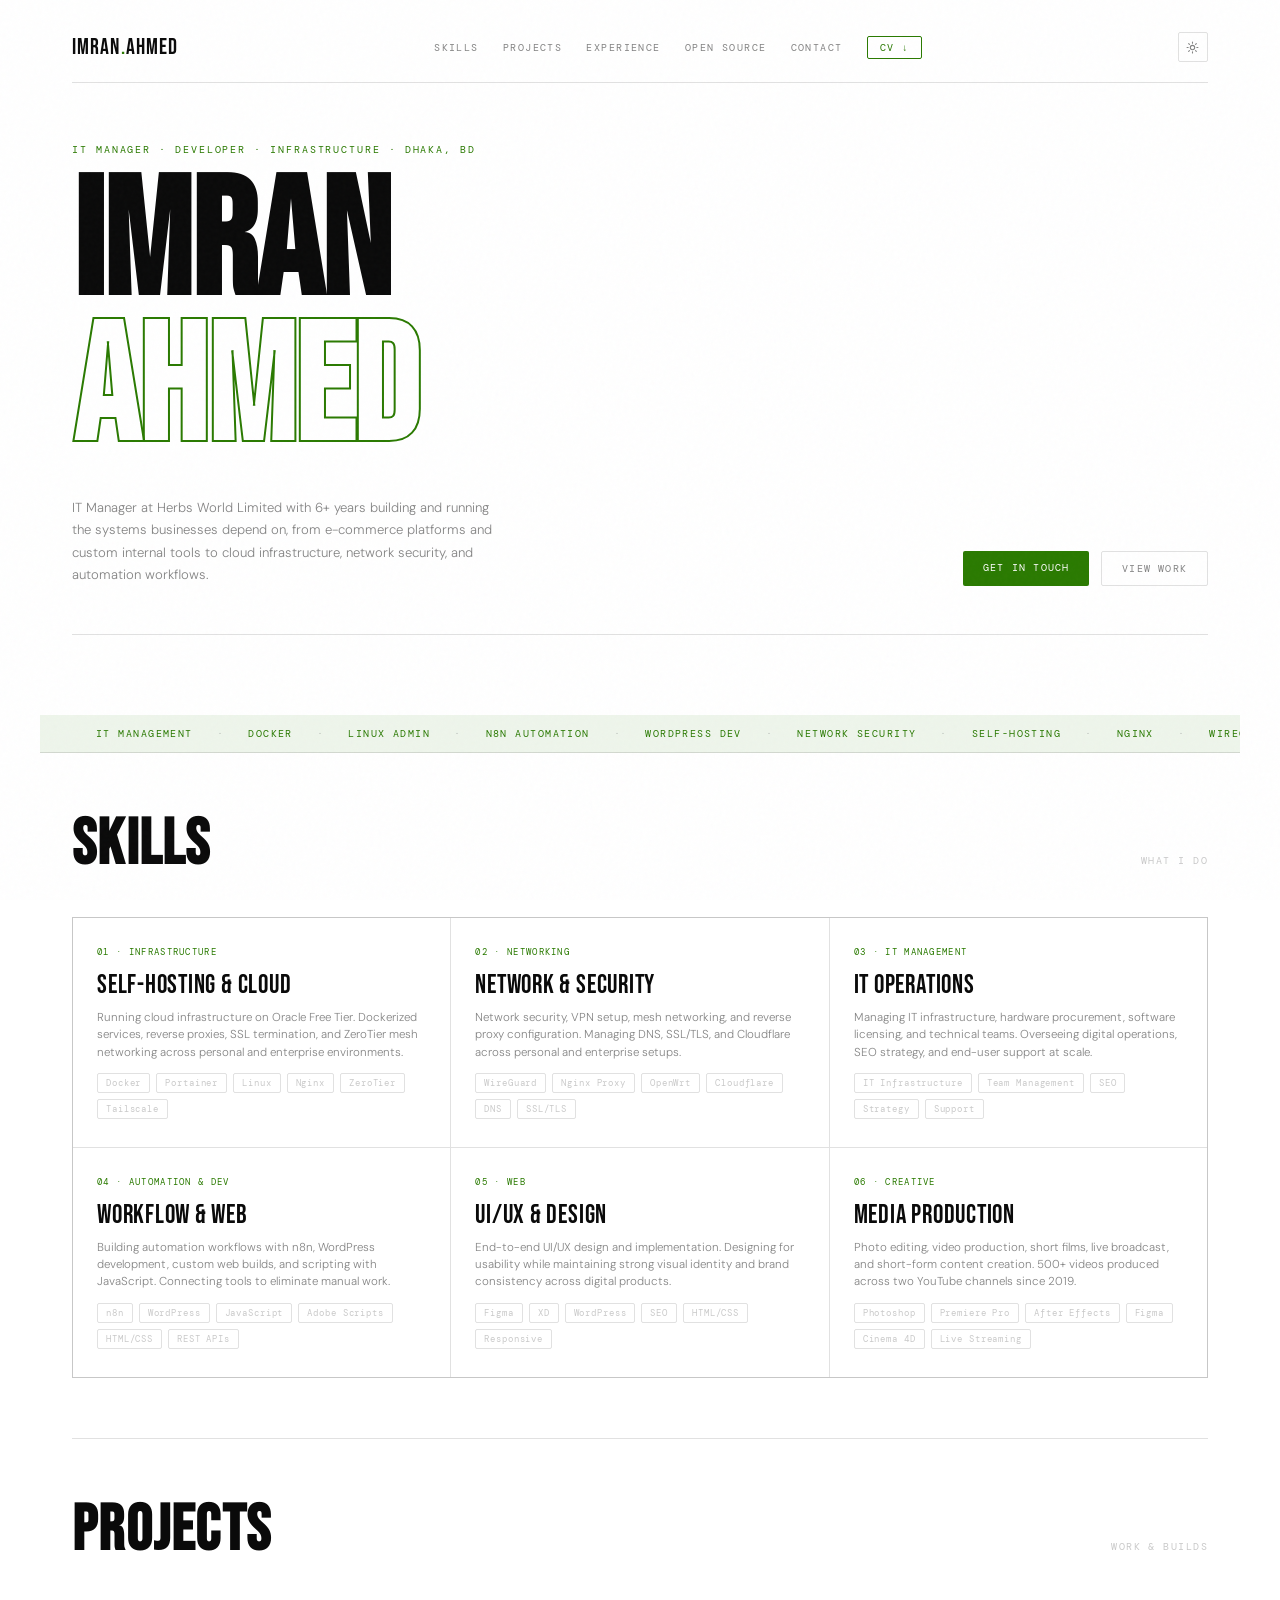
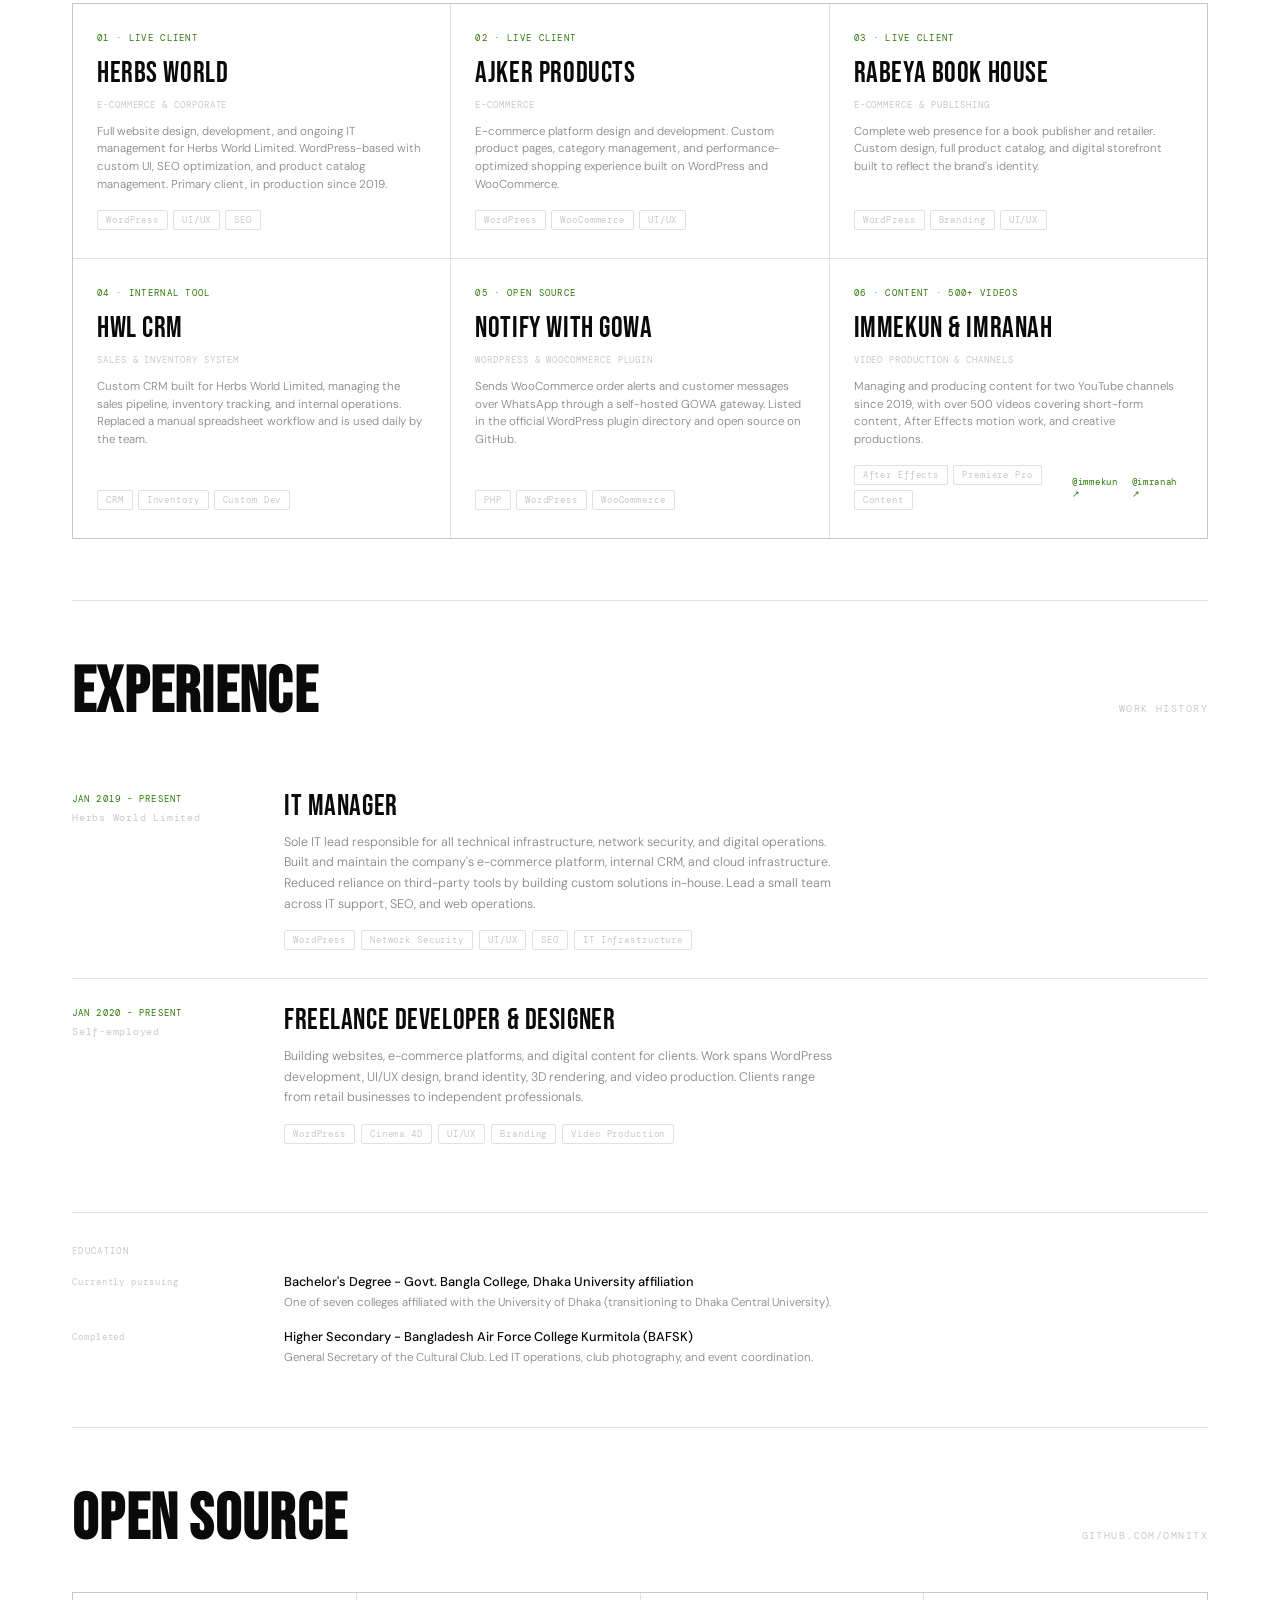
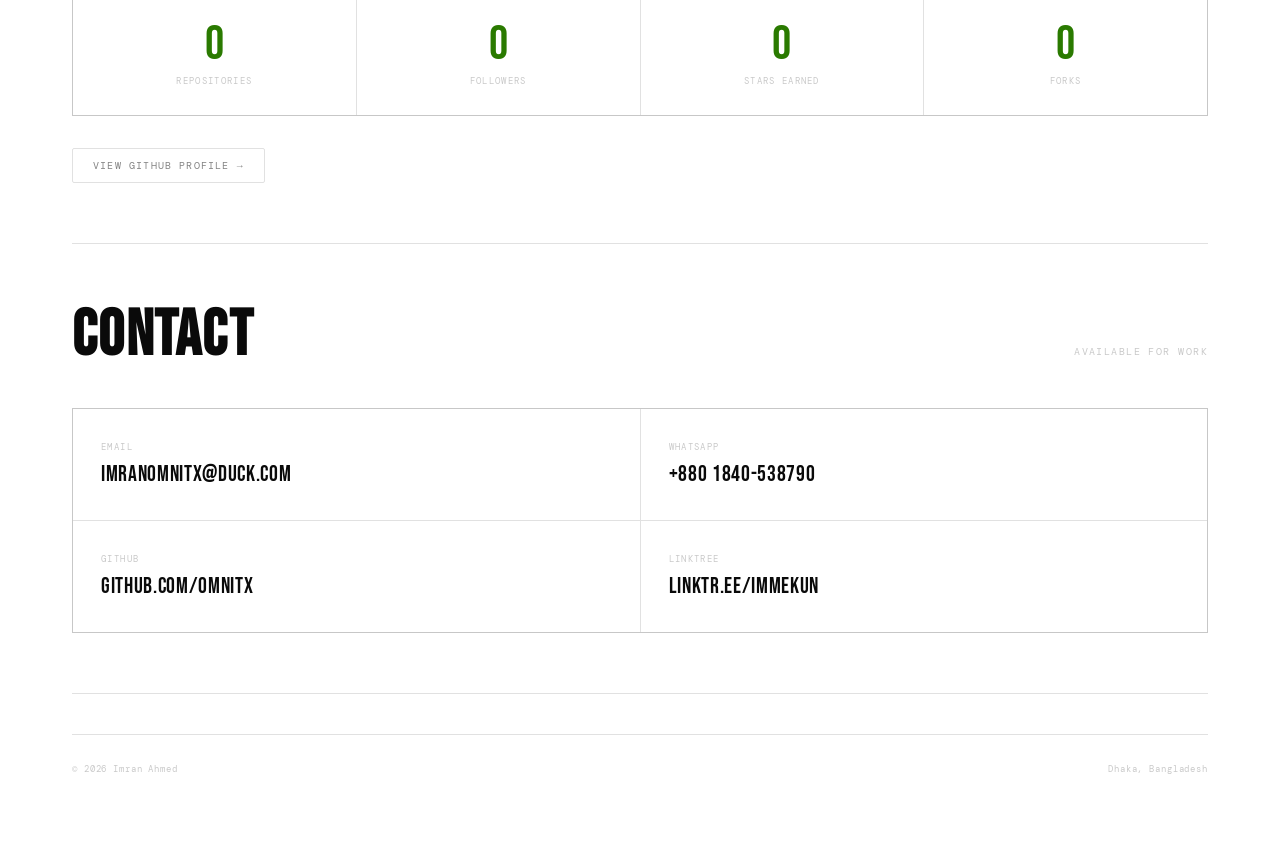
==== commit ac18a359: "Replace NeonIndex with Notify with GOWA plugin NeonIndex stays on GitHub; the WordPress.org listing " ====
--- a/index.html
+++ b/index.html
@@ -316,17 +316,18 @@
                     </div>
                 </div>
 
-                <a href="https://github.com/omnitx/NeonIndex" target="_blank" rel="noopener" class="project-card">
+                <a href="https://wordpress.org/plugins/notify-with-gowa/" target="_blank" rel="noopener" class="project-card">
                     <div class="project-num">05 · Open Source</div>
-                    <div class="project-name">NeonIndex</div>
-                    <div class="project-type">PHP Directory Lister</div>
-                    <div class="project-desc">A modern PHP directory lister with a neon-themed UI, admin panel, and file
-                        management. Open source and available on GitHub.</div>
+                    <div class="project-name">Notify with GOWA</div>
+                    <div class="project-type">WordPress & WooCommerce Plugin</div>
+                    <div class="project-desc">Sends WooCommerce order alerts and customer messages over WhatsApp through
+                        a self-hosted GOWA gateway. Listed in the official WordPress plugin directory and open source
+                        on GitHub.</div>
                     <div class="project-footer">
                         <div class="project-tags">
                             <span class="tag">PHP</span>
-                            <span class="tag">UI Design</span>
-                            <span class="tag">Open Source</span>
+                            <span class="tag">WordPress</span>
+                            <span class="tag">WooCommerce</span>
                         </div>
                         <span class="project-arrow">↗</span>
                     </div>
@@ -506,4 +507,4 @@
     <script src="script.js" defer></script>
 </body>
 
-</html>+</html>
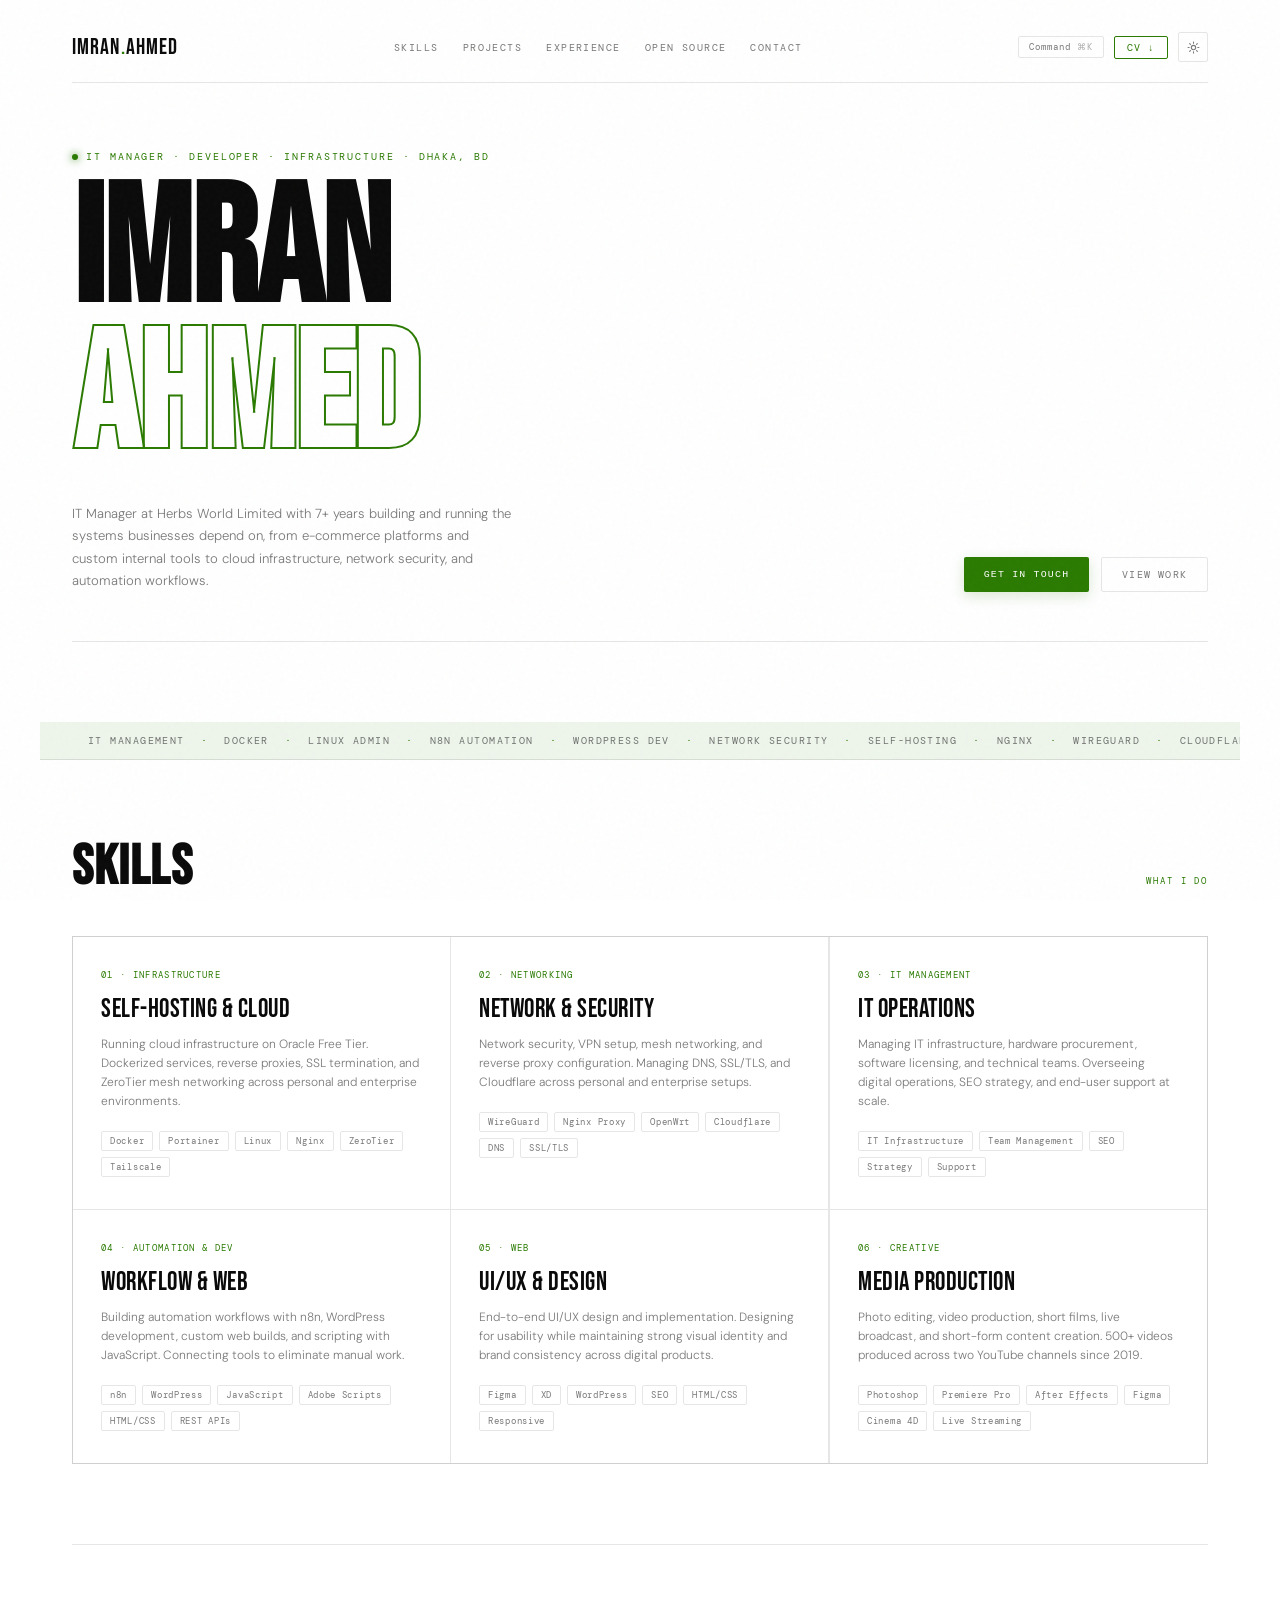
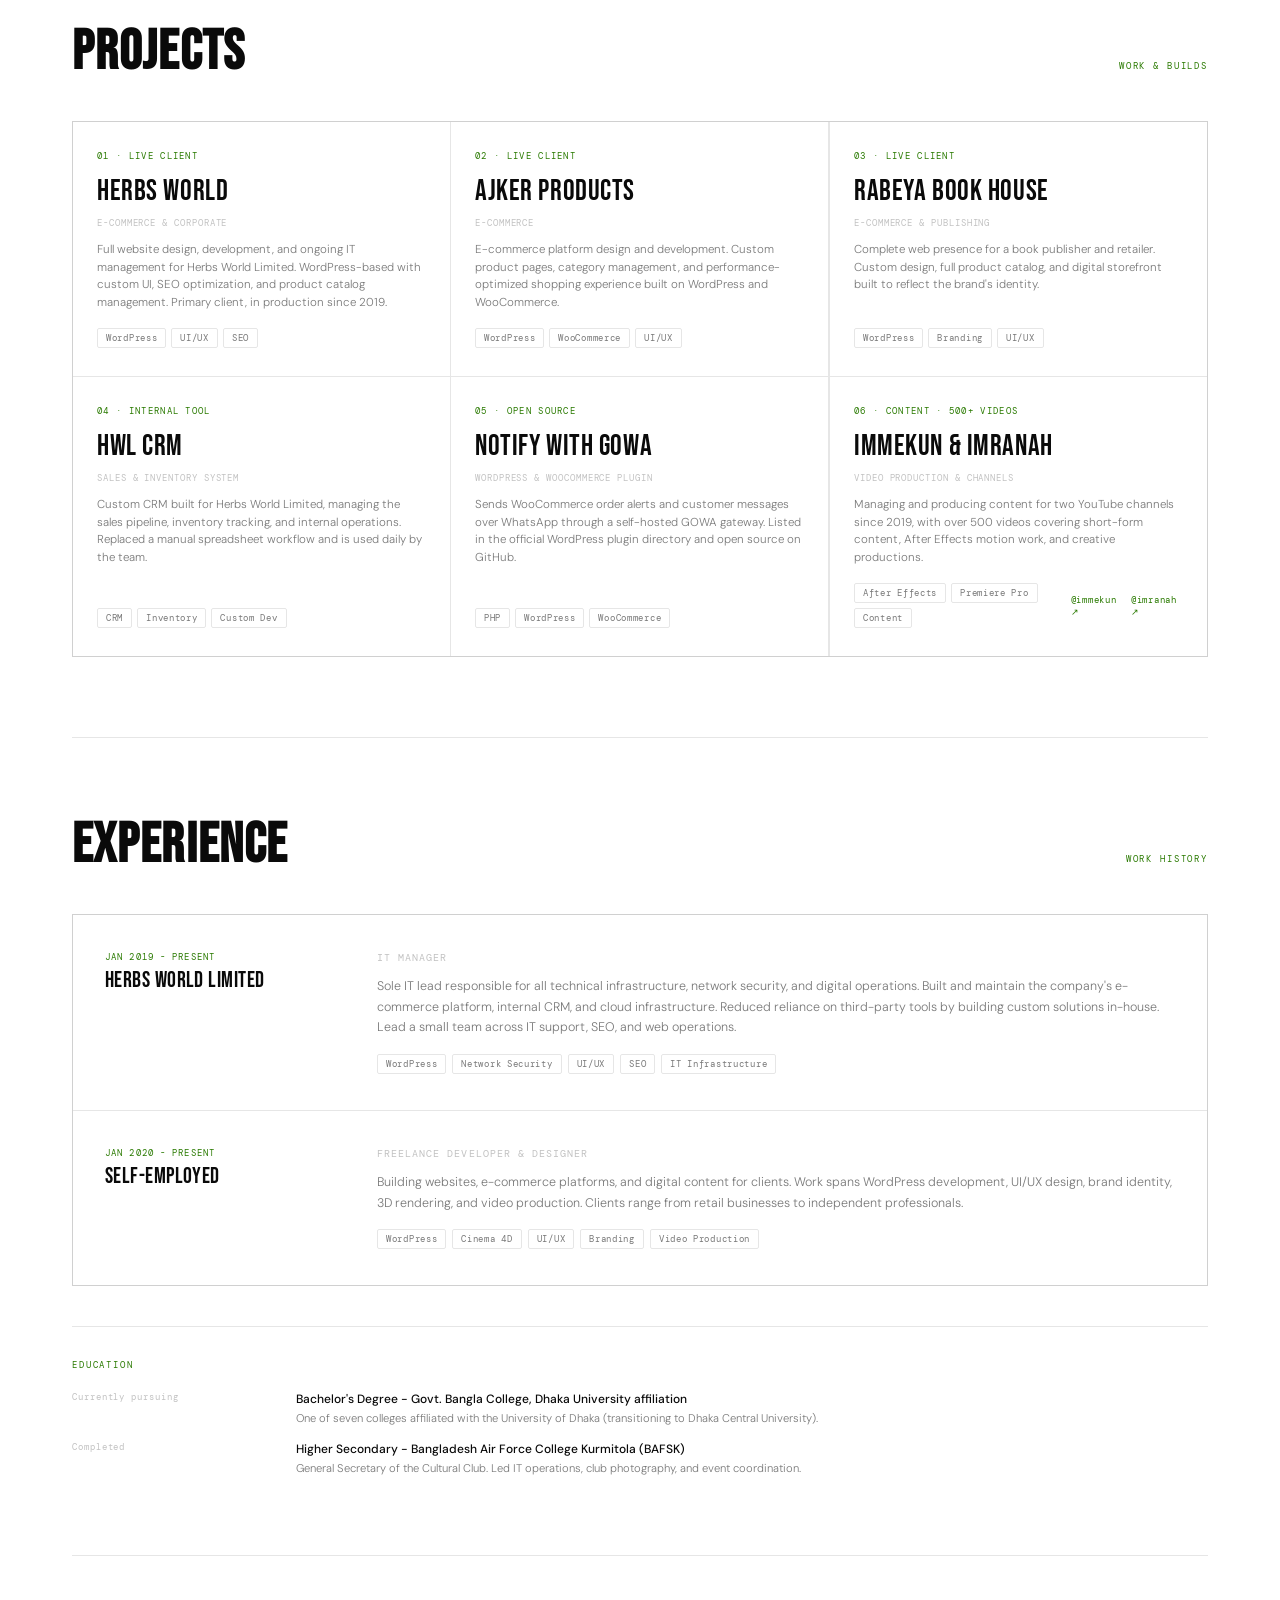
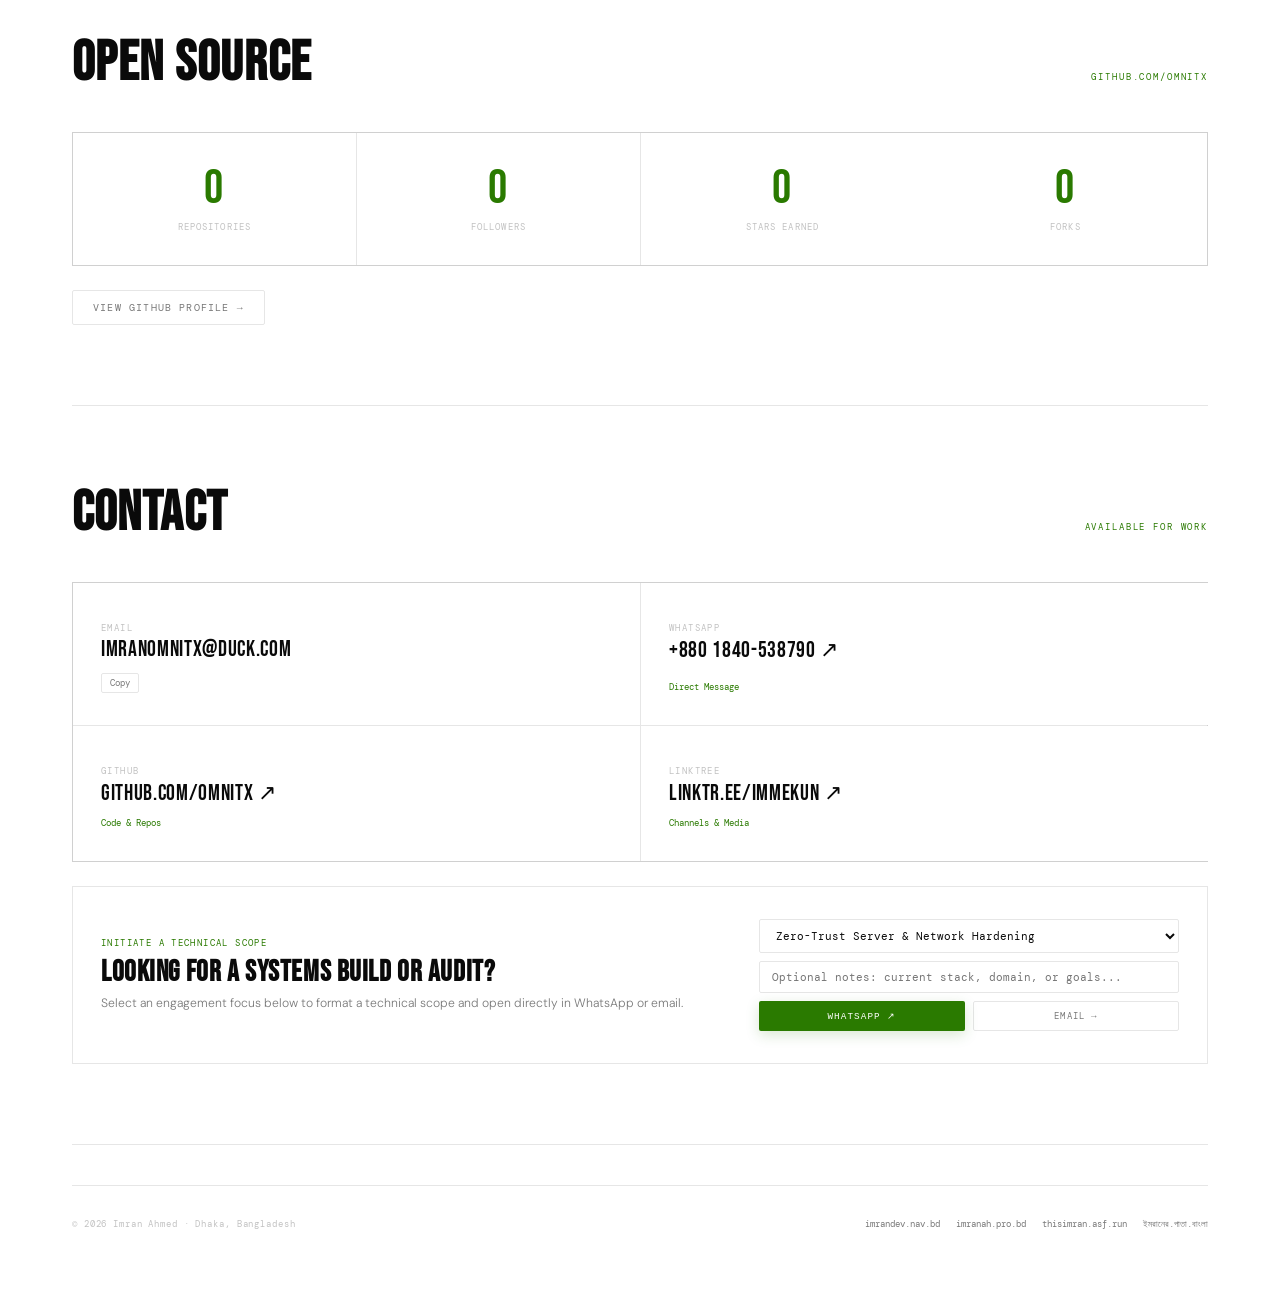
==== commit 862dca68: "update portfolio animations and scope launcher add segmented scroll reveals, animated stats counters" ====
--- a/index.html
+++ b/index.html
@@ -4,18 +4,18 @@
 <head>
     <meta charset="UTF-8">
     <meta name="viewport" content="width=device-width, initial-scale=1.0">
-    <title>Imran Ahmed - IT Manager & Developer</title>
+    <title>Imran Ahmed - IT Manager &amp; Developer</title>
     <meta name="description"
         content="Imran Ahmed - IT Manager, Full-Stack Developer, and Infrastructure Engineer based in Dhaka, Bangladesh. Available for freelance and full-time roles.">
     <link rel="icon" type="image/svg+xml"
-        href="data:image/svg+xml,%3Csvg xmlns='http://www.w3.org/2000/svg' viewBox='0 0 100 100'%3E%3Cdefs%3E%3ClinearGradient id='g' x1='0' y1='0' x2='1' y2='1'%3E%3Cstop offset='0%25' stop-color='%23FFD700'/%3E%3Cstop offset='100%25' stop-color='%23FF4444'/%3E%3C/linearGradient%3E%3C/defs%3E%3Cpath d='M50 5 L63 38 L98 38 L70 60 L80 95 L50 75 L20 95 L30 60 L2 38 L37 38 Z' fill='url(%23g)'/%3E%3C/svg%3E">
+        href="data:image/svg+xml,%3Csvg xmlns='http://www.w3.org/2000/svg' viewBox='0 0 100 100'%3E%3Cdefs%3E%3ClinearGradient id='g' x1='0' y1='0' x2='1' y2='1'%3E%3Cstop offset='0%25' stop-color='%23cdff32'/%3E%3Cstop offset='100%25' stop-color='%23a3e600'/%3E%3C/linearGradient%3E%3C/defs%3E%3Cpath d='M50 5 L63 38 L98 38 L70 60 L80 95 L50 75 L20 95 L30 60 L2 38 L37 38 Z' fill='url(%23g)'/%3E%3C/svg%3E">
     <link rel="icon" type="image/svg+xml" href="assets/favicon.svg">
     <link rel="canonical" href="https://imran.mvp.bd/">
 
     <!-- Open Graph / Facebook / LinkedIn -->
     <meta property="og:type" content="website">
     <meta property="og:url" content="https://imran.mvp.bd/">
-    <meta property="og:title" content="Imran Ahmed - IT Manager & Developer">
+    <meta property="og:title" content="Imran Ahmed - IT Manager &amp; Developer">
     <meta property="og:description"
         content="IT Manager, Full-Stack Developer, and Infrastructure Engineer based in Dhaka, Bangladesh. Available for freelance and full-time roles.">
     <meta property="og:image" content="https://imran.mvp.bd/assets/w_logo-2.png">
@@ -23,7 +23,7 @@
 
     <!-- Twitter -->
     <meta name="twitter:card" content="summary_large_image">
-    <meta name="twitter:title" content="Imran Ahmed - IT Manager & Developer">
+    <meta name="twitter:title" content="Imran Ahmed - IT Manager &amp; Developer">
     <meta name="twitter:description"
         content="IT Manager, Full-Stack Developer, and Infrastructure Engineer based in Dhaka, Bangladesh.">
     <meta name="twitter:image" content="https://imran.mvp.bd/assets/w_logo-2.png">
@@ -44,7 +44,11 @@
         },
         "email": "imranomnitx@duck.com",
         "sameAs": [
-            "https://github.com/omnitx"
+            "https://github.com/omnitx",
+            "https://wordpress.org/plugins/notify-with-gowa/",
+            "https://www.youtube.com/@immekun",
+            "https://www.youtube.com/@imranah",
+            "https://linktr.ee/immekun"
         ]
     }
     </script>
@@ -65,44 +69,48 @@
     <div class="page">
 
         <!-- HEADER -->
-        <header class="header reveal r1">
-            <div class="brand">IMRAN<span>.</span>AHMED</div>
+        <header class="header">
+            <a href="#" class="brand">IMRAN<span>.</span>AHMED</a>
             <nav>
                 <a href="#skills">Skills</a>
                 <a href="#projects">Projects</a>
                 <a href="#experience">Experience</a>
                 <a href="#github">Open Source</a>
                 <a href="#contact">Contact</a>
-                <a href="/Imran%20Ahmed%20-%20Resume.pdf" download
-                    style="color:var(--accent);border:1px solid var(--accent);padding:4px 12px;border-radius:2px;">CV
-                    ↓</a>
             </nav>
-            <button class="theme-btn" id="theme-toggle" aria-label="Toggle theme">
-                <svg id="icon-sun" viewBox="0 0 24 24" fill="none" stroke="currentColor" stroke-width="2"
-                    stroke-linecap="round" stroke-linejoin="round" style="display:none">
-                    <circle cx="12" cy="12" r="4" />
-                    <path
-                        d="M12 2v2M12 20v2M4.93 4.93l1.41 1.41M17.66 17.66l1.41 1.41M2 12h2M20 12h2M6.34 17.66l-1.41 1.41M19.07 4.93l-1.41 1.41" />
-                </svg>
-                <svg id="icon-moon" viewBox="0 0 24 24" fill="none" stroke="currentColor" stroke-width="2"
-                    stroke-linecap="round" stroke-linejoin="round">
-                    <path d="M12 3a6 6 0 0 0 9 9 9 9 0 1 1-9-9Z" />
-                </svg>
-            </button>
+            <div class="nav-actions">
+                <button type="button" class="cmd-badge" id="open-cmd" aria-label="Open command palette">
+                    <span>Command</span>
+                    <span style="opacity:0.6;">⌘K</span>
+                </button>
+                <a href="/Imran%20Ahmed%20-%20Resume.pdf" download class="cv-btn">CV ↓</a>
+                <button class="theme-btn" id="theme-toggle" aria-label="Toggle theme">
+                    <svg id="icon-sun" viewBox="0 0 24 24" fill="none" stroke="currentColor" stroke-width="2"
+                        stroke-linecap="round" stroke-linejoin="round" style="display:none">
+                        <circle cx="12" cy="12" r="4" />
+                        <path
+                            d="M12 2v2M12 20v2M4.93 4.93l1.41 1.41M17.66 17.66l1.41 1.41M2 12h2M20 12h2M6.34 17.66l-1.41 1.41M19.07 4.93l-1.41 1.41" />
+                    </svg>
+                    <svg id="icon-moon" viewBox="0 0 24 24" fill="none" stroke="currentColor" stroke-width="2"
+                        stroke-linecap="round" stroke-linejoin="round">
+                        <path d="M12 3a6 6 0 0 0 9 9 9 9 0 1 1-9-9Z" />
+                    </svg>
+                </button>
+            </div>
         </header>
 
         <!-- HERO -->
-
-        <section class="hero reveal r2">
-            <div class="hero-tag">IT Manager · Developer · Infrastructure · Dhaka, BD</div>
-            <h1 class="hero-title">
+        <section class="hero">
+            <div class="hero-tag reveal" style="--delay: 40ms;">
+                <span class="pulse-dot"></span>
+                <span>IT Manager · Developer · Infrastructure · Dhaka, BD</span>
+            </div>
+            <h1 class="hero-title reveal" style="--delay: 110ms;">
                 <span class="solid">IMRAN</span>
                 <span class="outline">AHMED</span>
             </h1>
-            <div class="hero-bottom">
-                <p class="hero-desc">IT Manager at Herbs World Limited with 6+ years building and running the systems
-                    businesses depend on, from e-commerce platforms and custom internal tools to cloud infrastructure,
-                    network security, and automation workflows.</p>
+            <div class="hero-bottom reveal" style="--delay: 180ms;">
+                <p class="hero-desc">IT Manager at Herbs World Limited with <span id="exp-years">7+</span> years building and running the systems businesses depend on, from e-commerce platforms and custom internal tools to cloud infrastructure, network security, and automation workflows.</p>
                 <div class="hero-actions">
                     <a href="#contact" class="btn btn-accent">Get in Touch</a>
                     <a href="#projects" class="btn btn-outline">View Work</a>
@@ -113,8 +121,7 @@
     </div>
 
     <!-- MARQUEE -->
-
-    <div class="marquee-wrap reveal r3">
+    <div class="marquee-wrap reveal" style="--delay: 60ms;">
         <div class="marquee-track">
             <span>IT Management</span><span class="sep">·</span>
             <span>Docker</span><span class="sep">·</span>
@@ -147,15 +154,15 @@
     <div class="page">
 
         <!-- SKILLS -->
-        <section class="section reveal r3" id="skills">
-            <div class="section-header">
+        <section class="section" id="skills">
+            <div class="section-header reveal">
                 <h2 class="section-title">SKILLS</h2>
                 <span class="section-tag">What I do</span>
             </div>
             <div class="skills-grid">
-                <div class="skill-card">
+                <div class="skill-card reveal" style="--delay: 40ms;">
                     <div class="skill-icon">01 · Infrastructure</div>
-                    <div class="skill-name">Self-hosting & Cloud</div>
+                    <div class="skill-name">Self-hosting &amp; Cloud</div>
                     <div class="skill-desc">Running cloud infrastructure on Oracle Free Tier. Dockerized services,
                         reverse proxies, SSL termination, and ZeroTier mesh networking across personal and enterprise
                         environments.</div>
@@ -168,9 +175,9 @@
                         <span class="tag">Tailscale</span>
                     </div>
                 </div>
-                <div class="skill-card">
+                <div class="skill-card reveal" style="--delay: 90ms;">
                     <div class="skill-icon">02 · Networking</div>
-                    <div class="skill-name">Network & Security</div>
+                    <div class="skill-name">Network &amp; Security</div>
                     <div class="skill-desc">Network security, VPN setup, mesh networking, and reverse proxy
                         configuration. Managing DNS, SSL/TLS, and Cloudflare across personal and enterprise setups.
                     </div>
@@ -183,7 +190,7 @@
                         <span class="tag">SSL/TLS</span>
                     </div>
                 </div>
-                <div class="skill-card">
+                <div class="skill-card reveal" style="--delay: 140ms;">
                     <div class="skill-icon">03 · IT Management</div>
                     <div class="skill-name">IT Operations</div>
                     <div class="skill-desc">Managing IT infrastructure, hardware procurement, software licensing, and
@@ -197,9 +204,9 @@
                         <span class="tag">Support</span>
                     </div>
                 </div>
-                <div class="skill-card">
-                    <div class="skill-icon">04 · Automation & Dev</div>
-                    <div class="skill-name">Workflow & Web</div>
+                <div class="skill-card reveal" style="--delay: 190ms;">
+                    <div class="skill-icon">04 · Automation &amp; Dev</div>
+                    <div class="skill-name">Workflow &amp; Web</div>
                     <div class="skill-desc">Building automation workflows with n8n, WordPress development, custom web
                         builds, and scripting with JavaScript. Connecting tools to eliminate manual work.</div>
                     <div class="skill-tags">
@@ -211,9 +218,9 @@
                         <span class="tag">REST APIs</span>
                     </div>
                 </div>
-                <div class="skill-card">
+                <div class="skill-card reveal" style="--delay: 240ms;">
                     <div class="skill-icon">05 · Web</div>
-                    <div class="skill-name">UI/UX & Design</div>
+                    <div class="skill-name">UI/UX &amp; Design</div>
                     <div class="skill-desc">End-to-end UI/UX design and implementation. Designing for usability while
                         maintaining strong visual identity and brand consistency across digital products.</div>
                     <div class="skill-tags">
@@ -225,7 +232,7 @@
                         <span class="tag">Responsive</span>
                     </div>
                 </div>
-                <div class="skill-card">
+                <div class="skill-card reveal" style="--delay: 290ms;">
                     <div class="skill-icon">06 · Creative</div>
                     <div class="skill-name">Media Production</div>
                     <div class="skill-desc">Photo editing, video production, short films, live broadcast, and short-form
@@ -243,17 +250,17 @@
         </section>
 
         <!-- PROJECTS -->
-        <section class="section reveal r4" id="projects">
-            <div class="section-header">
+        <section class="section" id="projects">
+            <div class="section-header reveal">
                 <h2 class="section-title">PROJECTS</h2>
-                <span class="section-tag">Work & builds</span>
+                <span class="section-tag">Work &amp; builds</span>
             </div>
             <div class="projects-grid">
 
-                <a href="https://herbsworld.net" target="_blank" rel="noopener" class="project-card">
+                <a href="https://herbsworld.net" target="_blank" rel="noopener" class="project-card reveal" style="--delay: 40ms;">
                     <div class="project-num">01 · Live Client</div>
                     <div class="project-name">Herbs World</div>
-                    <div class="project-type">E-commerce & Corporate</div>
+                    <div class="project-type">E-commerce &amp; Corporate</div>
                     <div class="project-desc">Full website design, development, and ongoing IT management for Herbs
                         World Limited. WordPress-based with custom UI, SEO optimization, and product catalog management.
                         Primary client, in production since 2019.</div>
@@ -267,7 +274,7 @@
                     </div>
                 </a>
 
-                <a href="https://ajkerproducts.com" target="_blank" rel="noopener" class="project-card">
+                <a href="https://ajkerproducts.com" target="_blank" rel="noopener" class="project-card reveal" style="--delay: 90ms;">
                     <div class="project-num">02 · Live Client</div>
                     <div class="project-name">Ajker Products</div>
                     <div class="project-type">E-commerce</div>
@@ -284,10 +291,10 @@
                     </div>
                 </a>
 
-                <a href="https://rabeyabookhouse.com" target="_blank" rel="noopener" class="project-card">
+                <a href="https://rabeyabookhouse.com" target="_blank" rel="noopener" class="project-card reveal" style="--delay: 140ms;">
                     <div class="project-num">03 · Live Client</div>
                     <div class="project-name">Rabeya Book House</div>
-                    <div class="project-type">E-commerce & Publishing</div>
+                    <div class="project-type">E-commerce &amp; Publishing</div>
                     <div class="project-desc">Complete web presence for a book publisher and retailer. Custom design,
                         full product catalog, and digital storefront built to reflect the brand's identity.</div>
                     <div class="project-footer">
@@ -300,10 +307,10 @@
                     </div>
                 </a>
 
-                <div class="project-card" style="cursor:default;">
+                <div class="project-card reveal" style="cursor:default; --delay: 190ms;">
                     <div class="project-num">04 · Internal Tool</div>
                     <div class="project-name">HWL CRM</div>
-                    <div class="project-type">Sales & Inventory System</div>
+                    <div class="project-type">Sales &amp; Inventory System</div>
                     <div class="project-desc">Custom CRM built for Herbs World Limited, managing the sales pipeline,
                         inventory tracking, and internal operations. Replaced a manual spreadsheet workflow and is used
                         daily by the team.</div>
@@ -316,10 +323,10 @@
                     </div>
                 </div>
 
-                <a href="https://wordpress.org/plugins/notify-with-gowa/" target="_blank" rel="noopener" class="project-card">
+                <a href="https://wordpress.org/plugins/notify-with-gowa/" target="_blank" rel="noopener" class="project-card reveal" style="--delay: 240ms;">
                     <div class="project-num">05 · Open Source</div>
                     <div class="project-name">Notify with GOWA</div>
-                    <div class="project-type">WordPress & WooCommerce Plugin</div>
+                    <div class="project-type">WordPress &amp; WooCommerce Plugin</div>
                     <div class="project-desc">Sends WooCommerce order alerts and customer messages over WhatsApp through
                         a self-hosted GOWA gateway. Listed in the official WordPress plugin directory and open source
                         on GitHub.</div>
@@ -333,10 +340,10 @@
                     </div>
                 </a>
 
-                <div class="project-card" style="cursor:default;">
+                <div class="project-card reveal" style="cursor:default; --delay: 290ms;">
                     <div class="project-num">06 · Content · 500+ Videos</div>
-                    <div class="project-name">immekun & imranah</div>
-                    <div class="project-type">Video Production & Channels</div>
+                    <div class="project-name">immekun &amp; imranah</div>
+                    <div class="project-type">Video Production &amp; Channels</div>
                     <div class="project-desc">Managing and producing content for two YouTube channels since 2019, with over
                         500 videos covering short-form content, After Effects motion work, and creative productions.
                     </div>
@@ -361,13 +368,13 @@
         </section>
 
         <!-- EXPERIENCE -->
-        <section class="section reveal r4" id="experience">
-            <div class="section-header">
+        <section class="section" id="experience">
+            <div class="section-header reveal">
                 <h2 class="section-title">EXPERIENCE</h2>
                 <span class="section-tag">Work history</span>
             </div>
             <div class="exp-list">
-                <div class="exp-item">
+                <div class="exp-item reveal" style="--delay: 50ms;">
                     <div class="exp-meta">
                         <span class="exp-date">Jan 2019 - Present</span>
                         <span class="exp-org">Herbs World Limited</span>
@@ -388,13 +395,13 @@
                         </div>
                     </div>
                 </div>
-                <div class="exp-item">
+                <div class="exp-item reveal" style="--delay: 110ms;">
                     <div class="exp-meta">
                         <span class="exp-date">Jan 2020 - Present</span>
                         <span class="exp-org">Self-employed</span>
                     </div>
                     <div>
-                        <div class="exp-role">Freelance Developer & Designer</div>
+                        <div class="exp-role">Freelance Developer &amp; Designer</div>
                         <div class="exp-desc">Building websites, e-commerce platforms, and digital content for clients.
                             Work spans WordPress development, UI/UX design, brand identity, 3D rendering, and video
                             production. Clients range from retail businesses to independent professionals.</div>
@@ -409,7 +416,7 @@
                 </div>
             </div>
 
-            <div class="edu-block">
+            <div class="edu-block reveal" style="--delay: 160ms;">
                 <div class="edu-label">Education</div>
                 <div class="edu-list">
                     <div class="edu-item">
@@ -435,73 +442,113 @@
         </section>
 
         <!-- GITHUB -->
-        <section class="section reveal r4" id="github">
-            <div class="section-header">
+        <section class="section" id="github">
+            <div class="section-header reveal">
                 <h2 class="section-title">OPEN SOURCE</h2>
                 <span class="section-tag">github.com/omnitx</span>
             </div>
             <div class="github-stats">
-                <div class="gh-stat">
-                    <div class="gh-num" id="gh-repos">
-                        <span class="gh-loading">…</span>
-                    </div>
+                <div class="gh-stat reveal" style="--delay: 40ms;">
+                    <div class="gh-num" id="gh-repos">0</div>
                     <div class="gh-label">Repositories</div>
                 </div>
-                <div class="gh-stat">
-                    <div class="gh-num" id="gh-followers">
-                        <span class="gh-loading">…</span>
-                    </div>
+                <div class="gh-stat reveal" style="--delay: 90ms;">
+                    <div class="gh-num" id="gh-followers">0</div>
                     <div class="gh-label">Followers</div>
                 </div>
-                <div class="gh-stat">
-                    <div class="gh-num" id="gh-stars">
-                        <span class="gh-loading">…</span>
-                    </div>
+                <div class="gh-stat reveal" style="--delay: 140ms;">
+                    <div class="gh-num" id="gh-stars">0</div>
                     <div class="gh-label">Stars Earned</div>
                 </div>
-                <div class="gh-stat">
-                    <div class="gh-num" id="gh-forks">
-                        <span class="gh-loading">…</span>
-                    </div>
+                <div class="gh-stat reveal" style="--delay: 190ms;">
+                    <div class="gh-num" id="gh-forks">0</div>
                     <div class="gh-label">Forks</div>
                 </div>
             </div>
-            <a href="https://github.com/omnitx" target="_blank" rel="noopener" class="btn btn-outline"
-                style="display:inline-flex;">View GitHub Profile →</a>
+            <a href="https://github.com/omnitx" target="_blank" rel="noopener" class="btn btn-outline reveal"
+                style="display:inline-flex; --delay: 220ms;">View GitHub Profile →</a>
         </section>
 
         <!-- CONTACT -->
-        <section class="section reveal r5" id="contact">
-            <div class="section-header">
+        <section class="section" id="contact">
+            <div class="section-header reveal">
                 <h2 class="section-title">CONTACT</h2>
                 <span class="section-tag">Available for work</span>
             </div>
             <div class="contact-grid">
-                <a href="mailto:imranomnitx@duck.com" class="contact-card">
-                    <span class="contact-label">Email</span>
-                    <span class="contact-value">imranomnitx@duck.com</span>
-                </a>
-                <a href="https://wa.me/8801840538790" target="_blank" rel="noopener" class="contact-card">
-                    <span class="contact-label">WhatsApp</span>
-                    <span class="contact-value">+880 1840-538790</span>
-                </a>
-                <a href="https://github.com/omnitx" target="_blank" rel="noopener" class="contact-card">
-                    <span class="contact-label">GitHub</span>
-                    <span class="contact-value">github.com/omnitx</span>
-                </a>
-                <a href="https://linktr.ee/immekun" target="_blank" rel="noopener" class="contact-card">
-                    <span class="contact-label">Linktree</span>
-                    <span class="contact-value">linktr.ee/immekun</span>
-                </a>
+                <a href="mailto:imranomnitx@duck.com" class="contact-card reveal" style="--delay: 40ms;">
+                    <div>
+                        <span class="contact-label">Email</span>
+                        <span class="contact-value" style="display:block;">imranomnitx@duck.com</span>
+                    </div>
+                    <button type="button" class="copy-pill" id="copy-email">Copy</button>
+                </a>
+                <a href="https://wa.me/8801840538790" target="_blank" rel="noopener" class="contact-card reveal" style="--delay: 90ms;">
+                    <div>
+                        <span class="contact-label">WhatsApp</span>
+                        <span class="contact-value" style="display:block;">+880 1840-538790 ↗</span>
+                    </div>
+                    <span style="font-family:var(--mono);font-size:0.55rem;color:var(--accent);">Direct Message</span>
+                </a>
+                <a href="https://github.com/omnitx" target="_blank" rel="noopener" class="contact-card reveal" style="--delay: 140ms;">
+                    <div>
+                        <span class="contact-label">GitHub</span>
+                        <span class="contact-value" style="display:block;">github.com/omnitx ↗</span>
+                    </div>
+                    <span style="font-family:var(--mono);font-size:0.55rem;color:var(--accent);">Code &amp; Repos</span>
+                </a>
+                <a href="https://linktr.ee/immekun" target="_blank" rel="noopener" class="contact-card reveal" style="--delay: 190ms;">
+                    <div>
+                        <span class="contact-label">Linktree</span>
+                        <span class="contact-value" style="display:block;">linktr.ee/immekun ↗</span>
+                    </div>
+                    <span style="font-family:var(--mono);font-size:0.55rem;color:var(--accent);">Channels &amp; Media</span>
+                </a>
+            </div>
+
+            <!-- Compact Scope Launcher from New Build -->
+            <div class="scope-card reveal" style="--delay: 220ms;">
+                <div>
+                    <div class="scope-kicker">INITIATE A TECHNICAL SCOPE</div>
+                    <h3 class="scope-title">Looking for a systems build or audit?</h3>
+                    <p class="scope-desc">Select an engagement focus below to format a technical scope and open directly in WhatsApp or email.</p>
+                </div>
+                <div class="scope-form">
+                    <select id="scope-focus" class="scope-select">
+                        <option value="Zero-Trust Server &amp; Network Hardening">Zero-Trust Server &amp; Network Hardening</option>
+                        <option value="n8n / WhatsApp Automation">n8n / WhatsApp Automation</option>
+                        <option value="Custom CRM &amp; Inventory System">Custom CRM &amp; Inventory System</option>
+                        <option value="High-Performance WooCommerce Store">High-Performance WooCommerce Store</option>
+                        <option value="Docker &amp; Cloud Migration">Docker &amp; Cloud Migration</option>
+                    </select>
+                    <input type="text" id="scope-notes" class="scope-input" placeholder="Optional notes: current stack, domain, or goals..." />
+                    <div class="scope-btns">
+                        <button type="button" class="btn btn-accent" id="send-wa" style="font-size:0.58rem;padding:8px 12px;">WhatsApp ↗</button>
+                        <button type="button" class="btn btn-outline" id="send-mail" style="font-size:0.58rem;padding:8px 12px;">Email →</button>
+                    </div>
+                </div>
             </div>
         </section>
 
         <!-- FOOTER -->
-        <footer class="footer reveal r6">
-            <span class="footer-text">© <span id="yr"></span> Imran Ahmed</span>
-            <span class="footer-text">Dhaka, Bangladesh</span>
+        <footer class="footer reveal">
+            <span class="footer-text">© <span id="yr">2026</span> Imran Ahmed · Dhaka, Bangladesh</span>
+            <div class="footer-domains">
+                <a href="https://imrandev.nav.bd" target="_blank" rel="noopener">imrandev.nav.bd</a>
+                <a href="https://imranah.pro.bd" target="_blank" rel="noopener">imranah.pro.bd</a>
+                <a href="https://thisimran.asf.run" target="_blank" rel="noopener">thisimran.asf.run</a>
+                <a href="https://xn--b5b0eraib6f0c.xn--45bl4db.xn--54b7fta0cc" target="_blank" rel="noopener">ইমরানের.পাতা.বাংলা</a>
+            </div>
         </footer>
 
+    </div>
+
+    <!-- Command Palette (Cmd+K / Ctrl+K) -->
+    <div class="overlay" id="cmd-overlay" role="dialog" aria-modal="true" aria-label="Command palette">
+        <div class="dialog">
+            <input type="text" class="cmd-input" id="cmd-search" placeholder="Type a command or jump to..." autocomplete="off" />
+            <div class="cmd-list" id="cmd-list"></div>
+        </div>
     </div>
 
     <script src="script.js" defer></script>
--- a/style.css
+++ b/style.css
@@ -1,4 +1,5 @@
 /* Imran Ahmed - Portfolio Stylesheet */
+/* Original Acid-Lime Signature Theme with Segmented Fluid Motion */
 
 *,
 *::before,
@@ -17,25 +18,31 @@
 html[data-theme="dark"] {
     --bg: #0a0a0a;
     --ink: #f0ede8;
-    --ink-dim: rgba(240, 237, 232, 0.35);
-    --ink-muted: rgba(240, 237, 232, 0.15);
+    --ink-dim: rgba(240, 237, 232, 0.4);
+    --ink-muted: rgba(240, 237, 232, 0.18);
     --accent: #cdff32;
+    --accent-bright: #d8ff4f;
     --accent-dim: rgba(205, 255, 50, 0.08);
-    --accent-glow: rgba(205, 255, 50, 0.2);
+    --accent-glow: rgba(205, 255, 50, 0.22);
     --border: rgba(240, 237, 232, 0.08);
+    --border-hover: rgba(205, 255, 50, 0.35);
     --card: rgba(255, 255, 255, 0.03);
+    --card-hover: rgba(255, 255, 255, 0.05);
 }
 
 html[data-theme="light"] {
     --bg: #ffffff;
     --ink: #0a0a0a;
-    --ink-dim: rgba(10, 10, 10, 0.5);
-    --ink-muted: rgba(10, 10, 10, 0.22);
+    --ink-dim: rgba(10, 10, 10, 0.55);
+    --ink-muted: rgba(10, 10, 10, 0.25);
     --accent: #2a7a00;
+    --accent-bright: #359800;
     --accent-dim: rgba(42, 122, 0, 0.08);
     --accent-glow: rgba(42, 122, 0, 0.18);
-    --border: rgba(10, 10, 10, 0.12);
+    --border: rgba(10, 10, 10, 0.1);
+    --border-hover: rgba(42, 122, 0, 0.4);
     --card: rgba(10, 10, 10, 0.025);
+    --card-hover: rgba(10, 10, 10, 0.045);
 }
 
 html {
@@ -57,7 +64,7 @@
     position: fixed;
     inset: 0;
     background-image: url("data:image/svg+xml,%3Csvg viewBox='0 0 256 256' xmlns='http://www.w3.org/2000/svg'%3E%3Cfilter id='noise'%3E%3CfeTurbulence type='fractalNoise' baseFrequency='0.9' numOctaves='4' stitchTiles='stitch'/%3E%3C/filter%3E%3Crect width='100%25' height='100%25' filter='url(%23noise)' opacity='1'/%3E%3C/svg%3E");
-    opacity: 0.025;
+    opacity: 0.028;
     pointer-events: none;
     z-index: 100;
 }
@@ -82,6 +89,7 @@
     font-size: 1.4rem;
     letter-spacing: 0.05em;
     color: var(--ink);
+    text-decoration: none;
 }
 
 .brand span {
@@ -106,6 +114,50 @@
 
 nav a:hover {
     color: var(--accent);
+}
+
+.nav-actions {
+    display: flex;
+    align-items: center;
+    gap: 10px;
+}
+
+.cmd-badge {
+    font-family: var(--mono);
+    font-size: 0.58rem;
+    letter-spacing: 0.1em;
+    padding: 4px 10px;
+    border-radius: 2px;
+    border: 1px solid var(--border);
+    color: var(--ink-dim);
+    background: transparent;
+    cursor: pointer;
+    display: inline-flex;
+    align-items: center;
+    gap: 6px;
+    transition: border-color 0.2s, color 0.2s;
+}
+
+.cmd-badge:hover {
+    border-color: var(--accent);
+    color: var(--accent);
+}
+
+.cv-btn {
+    font-family: var(--mono);
+    font-size: 0.6rem;
+    letter-spacing: 0.12em;
+    color: var(--accent);
+    border: 1px solid var(--accent);
+    padding: 4px 12px;
+    border-radius: 2px;
+    text-decoration: none;
+    transition: background 0.2s, color 0.2s;
+}
+
+.cv-btn:hover {
+    background: var(--accent);
+    color: var(--bg);
 }
 
 .theme-btn {
@@ -145,6 +197,17 @@
     letter-spacing: 0.2em;
     text-transform: uppercase;
     margin-bottom: 16px;
+    display: inline-flex;
+    align-items: center;
+    gap: 8px;
+}
+
+.pulse-dot {
+    width: 6px;
+    height: 6px;
+    border-radius: 50%;
+    background: var(--accent);
+    box-shadow: 0 0 8px var(--accent);
 }
 
 .hero-title {
@@ -175,7 +238,7 @@
 .hero-desc {
     font-size: 0.82rem;
     color: var(--ink-dim);
-    max-width: 420px;
+    max-width: 440px;
     line-height: 1.7;
     font-weight: 300;
 }
@@ -194,18 +257,25 @@
     padding: 10px 20px;
     border-radius: 2px;
     text-decoration: none;
-    transition: all 0.2s;
+    transition: all 0.2s cubic-bezier(0.16, 1, 0.3, 1);
     cursor: pointer;
     border: none;
+    display: inline-flex;
+    align-items: center;
+    justify-content: center;
 }
 
 .btn-accent {
     background: var(--accent);
     color: var(--bg);
+    font-weight: 500;
+    box-shadow: 0 4px 14px var(--accent-glow);
 }
 
 .btn-accent:hover {
-    opacity: 0.85;
+    transform: translateY(-1px);
+    box-shadow: 0 6px 20px var(--accent-glow);
+    opacity: 0.92;
 }
 
 .btn-outline {
@@ -217,6 +287,7 @@
 .btn-outline:hover {
     border-color: var(--accent);
     color: var(--accent);
+    transform: translateY(-1px);
 }
 
 /* ===== MARQUEE ===== */
@@ -240,28 +311,23 @@
     font-size: 0.6rem;
     letter-spacing: 0.15em;
     text-transform: uppercase;
-    color: var(--accent);
-    padding: 0 24px;
+    color: var(--ink-dim);
+    padding: 0 16px;
 }
 
 .marquee-track .sep {
-    color: var(--ink-muted);
+    color: var(--accent);
     padding: 0;
 }
 
 @keyframes marquee {
-    from {
-        transform: translateX(0);
-    }
-
-    to {
-        transform: translateX(-50%);
-    }
-}
-
-/* ===== SECTIONS ===== */
+    0% { transform: translateX(0); }
+    100% { transform: translateX(-50%); }
+}
+
+/* ===== SECTION COMMON ===== */
 .section {
-    padding: 60px 0;
+    padding: 80px 0;
     border-bottom: 1px solid var(--border);
 }
 
@@ -274,16 +340,16 @@
 
 .section-title {
     font-family: var(--display);
-    font-size: 4rem;
+    font-size: 3.5rem;
     letter-spacing: 0.02em;
     line-height: 1;
 }
 
 .section-tag {
     font-family: var(--mono);
-    font-size: 0.6rem;
-    color: var(--ink-muted);
-    letter-spacing: 0.15em;
+    font-size: 0.58rem;
+    color: var(--accent);
+    letter-spacing: 0.2em;
     text-transform: uppercase;
 }
 
@@ -298,12 +364,17 @@
 
 .skill-card {
     background: var(--bg);
-    padding: 28px 24px;
-    transition: background 0.2s;
+    padding: 32px 28px;
+    transition: background 0.25s, transform 0.25s, border-color 0.25s;
 }
 
 .skill-card:hover {
-    background: var(--card);
+    background: var(--card-hover);
+    transform: translateY(-2px);
+}
+
+.skill-card:hover .skill-name {
+    color: var(--accent);
 }
 
 .skill-icon {
@@ -312,20 +383,23 @@
     color: var(--accent);
     letter-spacing: 0.15em;
     text-transform: uppercase;
-    margin-bottom: 12px;
+    margin-bottom: 16px;
 }
 
 .skill-name {
     font-family: var(--display);
     font-size: 1.6rem;
-    letter-spacing: 0.03em;
-    margin-bottom: 8px;
+    letter-spacing: 0.02em;
+    margin-bottom: 12px;
+    line-height: 1;
+    transition: color 0.2s;
 }
 
 .skill-desc {
-    font-size: 0.72rem;
-    color: var(--ink-dim);
-    line-height: 1.5;
+    font-size: 0.75rem;
+    color: var(--ink-dim);
+    line-height: 1.6;
+    margin-bottom: 20px;
     font-weight: 300;
 }
 
@@ -333,155 +407,22 @@
     display: flex;
     flex-wrap: wrap;
     gap: 6px;
-    margin-top: 12px;
 }
 
 .tag {
     font-family: var(--mono);
     font-size: 0.55rem;
-    letter-spacing: 0.1em;
-    color: var(--ink-muted);
-    border: 1px solid var(--border);
+    letter-spacing: 0.08em;
     padding: 3px 8px;
     border-radius: 2px;
-}
-
-/* ===== EXPERIENCE ===== */
-.exp-list {
-    display: flex;
-    flex-direction: column;
-}
-
-.exp-item {
-    display: grid;
-    grid-template-columns: 180px 1fr;
-    gap: 32px;
-    padding: 28px 0;
-    border-bottom: 1px solid var(--border);
-}
-
-.exp-item:last-child {
-    border-bottom: none;
-}
-
-.exp-meta {
-    display: flex;
-    flex-direction: column;
-    gap: 6px;
-}
-
-.exp-date {
-    font-family: var(--mono);
-    font-size: 0.58rem;
-    color: var(--accent);
-    letter-spacing: 0.12em;
-    text-transform: uppercase;
-}
-
-.exp-org {
-    font-family: var(--mono);
-    font-size: 0.6rem;
-    color: var(--ink-muted);
-    letter-spacing: 0.08em;
-}
-
-.exp-role {
-    font-family: var(--display);
-    font-size: 1.8rem;
-    letter-spacing: 0.02em;
-    line-height: 1;
-    margin-bottom: 10px;
-}
-
-.exp-desc {
-    font-size: 0.78rem;
-    color: var(--ink-dim);
-    line-height: 1.65;
-    font-weight: 300;
-    max-width: 560px;
-}
-
-/* ===== EDUCATION BLOCK ===== */
-.edu-block {
-    margin-top: 40px;
-    padding-top: 32px;
-    border-top: 1px solid var(--border);
-}
-
-.edu-label {
-    font-family: var(--mono);
-    font-size: 0.55rem;
-    color: var(--ink-muted);
-    letter-spacing: 0.15em;
-    text-transform: uppercase;
-    margin-bottom: 16px;
-}
-
-.edu-list {
-    display: flex;
-    flex-direction: column;
-    gap: 16px;
-}
-
-.edu-item {
-    display: grid;
-    grid-template-columns: 180px 1fr;
-    gap: 32px;
-}
-
-.edu-date {
-    font-family: var(--mono);
-    font-size: 0.58rem;
-    color: var(--ink-muted);
-    letter-spacing: 0.1em;
-    padding-top: 3px;
-}
-
-.edu-name {
-    font-size: 0.8rem;
-    font-weight: 500;
-    color: var(--ink);
-    margin-bottom: 4px;
-}
-
-.edu-detail {
-    font-size: 0.72rem;
-    color: var(--ink-dim);
-    line-height: 1.55;
-    font-weight: 300;
-}
-
-/* ===== GITHUB STATS ===== */
-.github-stats {
-    display: grid;
-    grid-template-columns: repeat(4, 1fr);
-    gap: 1px;
-    background: var(--border);
-    border: 1px solid var(--border);
-    margin-bottom: 32px;
-}
-
-.gh-stat {
-    background: var(--bg);
-    padding: 28px 24px;
-    text-align: center;
-}
-
-.gh-num {
-    font-family: var(--display);
-    font-size: 3rem;
-    color: var(--accent);
-    line-height: 1;
-    min-height: 3rem;
-}
-
-.gh-label {
-    font-family: var(--mono);
-    font-size: 0.55rem;
-    color: var(--ink-muted);
-    letter-spacing: 0.15em;
-    text-transform: uppercase;
-    margin-top: 6px;
+    border: 1px solid var(--border);
+    color: var(--ink-dim);
+    background: transparent;
+    transition: border-color 0.2s, color 0.2s;
+}
+
+.skill-card:hover .tag {
+    border-color: rgba(205, 255, 50, 0.25);
 }
 
 /* ===== PROJECTS GRID ===== */
@@ -491,7 +432,6 @@
     gap: 1px;
     background: var(--border);
     border: 1px solid var(--border);
-    margin-bottom: 1px;
 }
 
 .project-card {
@@ -499,7 +439,7 @@
     padding: 28px 24px;
     text-decoration: none;
     color: var(--ink);
-    transition: background 0.2s;
+    transition: background 0.25s, transform 0.25s;
     display: flex;
     flex-direction: column;
     gap: 0;
@@ -508,7 +448,8 @@
 }
 
 .project-card:hover {
-    background: var(--card);
+    background: var(--card-hover);
+    transform: translateY(-2px);
 }
 
 .project-card:hover .project-name {
@@ -579,10 +520,156 @@
     margin-left: 8px;
 }
 
+/* ===== EXPERIENCE & EDUCATION ===== */
+.exp-list {
+    display: flex;
+    flex-direction: column;
+    gap: 1px;
+    background: var(--border);
+    border: 1px solid var(--border);
+}
+
+.exp-item {
+    background: var(--bg);
+    padding: 36px 32px;
+    display: grid;
+    grid-template-columns: 240px 1fr;
+    gap: 32px;
+    transition: background 0.25s, transform 0.25s;
+}
+
+.exp-item:hover {
+    background: var(--card-hover);
+    transform: translateY(-2px);
+}
+
+.exp-meta {
+    display: flex;
+    flex-direction: column;
+    gap: 6px;
+}
+
+.exp-date {
+    font-family: var(--mono);
+    font-size: 0.58rem;
+    letter-spacing: 0.12em;
+    color: var(--accent);
+    text-transform: uppercase;
+}
+
+.exp-org {
+    font-family: var(--display);
+    font-size: 1.4rem;
+    letter-spacing: 0.02em;
+    line-height: 1.1;
+}
+
+.exp-role {
+    font-family: var(--mono);
+    font-size: 0.65rem;
+    letter-spacing: 0.1em;
+    text-transform: uppercase;
+    color: var(--ink-muted);
+    margin-bottom: 12px;
+}
+
+.exp-desc {
+    font-size: 0.78rem;
+    color: var(--ink-dim);
+    line-height: 1.65;
+    font-weight: 300;
+}
+
+.edu-block {
+    margin-top: 40px;
+    border-top: 1px solid var(--border);
+    padding-top: 32px;
+}
+
+.edu-label {
+    font-family: var(--mono);
+    font-size: 0.58rem;
+    color: var(--accent);
+    letter-spacing: 0.2em;
+    text-transform: uppercase;
+    margin-bottom: 20px;
+}
+
+.edu-list {
+    display: flex;
+    flex-direction: column;
+    gap: 16px;
+}
+
+.edu-item {
+    display: grid;
+    grid-template-columns: 200px 1fr;
+    gap: 24px;
+    font-size: 0.75rem;
+}
+
+.edu-date {
+    font-family: var(--mono);
+    font-size: 0.58rem;
+    color: var(--ink-muted);
+    letter-spacing: 0.1em;
+}
+
+.edu-name {
+    font-weight: 500;
+    color: var(--ink);
+    margin-bottom: 4px;
+}
+
+.edu-detail {
+    color: var(--ink-dim);
+    font-size: 0.7rem;
+    font-weight: 300;
+}
+
+/* ===== GITHUB STATS ===== */
+.github-stats {
+    display: grid;
+    grid-template-columns: repeat(4, 1fr);
+    gap: 1px;
+    background: var(--border);
+    border: 1px solid var(--border);
+    margin-bottom: 24px;
+}
+
+.gh-stat {
+    background: var(--bg);
+    padding: 32px 24px;
+    text-align: center;
+    transition: background 0.25s, transform 0.25s;
+}
+
+.gh-stat:hover {
+    background: var(--card-hover);
+    transform: translateY(-2px);
+}
+
+.gh-num {
+    font-family: var(--display);
+    font-size: 3rem;
+    letter-spacing: 0.02em;
+    color: var(--accent);
+    line-height: 1;
+    margin-bottom: 8px;
+}
+
+.gh-label {
+    font-family: var(--mono);
+    font-size: 0.58rem;
+    letter-spacing: 0.12em;
+    text-transform: uppercase;
+    color: var(--ink-muted);
+}
+
 /* ===== CONTACT ===== */
 .contact-grid {
     display: grid;
-    grid-template-columns: 1fr 1fr;
+    grid-template-columns: repeat(2, 1fr);
     gap: 1px;
     background: var(--border);
     border: 1px solid var(--border);
@@ -593,14 +680,17 @@
     padding: 32px 28px;
     text-decoration: none;
     color: var(--ink);
-    transition: background 0.2s;
+    transition: background 0.25s, transform 0.25s;
     display: flex;
     flex-direction: column;
-    gap: 8px;
+    justify-content: space-between;
+    gap: 10px;
+    position: relative;
 }
 
 .contact-card:hover {
-    background: var(--card);
+    background: var(--card-hover);
+    transform: translateY(-2px);
 }
 
 .contact-card:hover .contact-label {
@@ -622,12 +712,107 @@
     letter-spacing: 0.03em;
 }
 
+.copy-pill {
+    align-self: flex-start;
+    padding: 3px 8px;
+    border-radius: 2px;
+    border: 1px solid var(--border);
+    background: transparent;
+    color: var(--ink-dim);
+    font-family: var(--mono);
+    font-size: 0.58rem;
+    cursor: pointer;
+    transition: border-color 0.2s, color 0.2s;
+}
+
+.copy-pill:hover {
+    border-color: var(--accent);
+    color: var(--accent);
+}
+
+/* ===== SCOPE BUILDER CARD ===== */
+.scope-card {
+    margin-top: 24px;
+    border: 1px solid var(--border);
+    background: var(--bg);
+    padding: 32px 28px;
+    display: grid;
+    grid-template-columns: 1.2fr 0.8fr;
+    gap: 28px;
+    align-items: center;
+    transition: background 0.25s, transform 0.25s;
+}
+
+.scope-card:hover {
+    background: var(--card-hover);
+}
+
+.scope-kicker {
+    font-family: var(--mono);
+    font-size: 0.58rem;
+    color: var(--accent);
+    letter-spacing: 0.15em;
+    text-transform: uppercase;
+    margin-bottom: 8px;
+}
+
+.scope-title {
+    font-family: var(--display);
+    font-size: 1.8rem;
+    letter-spacing: 0.02em;
+    line-height: 1.1;
+    margin-bottom: 6px;
+}
+
+.scope-desc {
+    font-size: 0.76rem;
+    color: var(--ink-dim);
+    line-height: 1.55;
+    font-weight: 300;
+}
+
+.scope-form {
+    display: flex;
+    flex-direction: column;
+    gap: 8px;
+}
+
+.scope-select, .scope-input {
+    width: 100%;
+    padding: 8px 12px;
+    border-radius: 2px;
+    border: 1px solid var(--border);
+    background: transparent;
+    color: var(--ink);
+    font-family: var(--mono);
+    font-size: 0.68rem;
+    outline: none;
+    transition: border-color 0.2s;
+}
+
+.scope-select:focus, .scope-input:focus {
+    border-color: var(--accent);
+}
+
+.scope-select option {
+    background: var(--bg);
+    color: var(--ink);
+}
+
+.scope-btns {
+    display: grid;
+    grid-template-columns: 1fr 1fr;
+    gap: 8px;
+}
+
 /* ===== FOOTER ===== */
 .footer {
-    padding: 28px 0 0;
+    padding: 32px 0 0;
     display: flex;
     justify-content: space-between;
     align-items: center;
+    flex-wrap: wrap;
+    gap: 12px;
     margin-top: 40px;
     border-top: 1px solid var(--border);
 }
@@ -639,7 +824,25 @@
     letter-spacing: 0.1em;
 }
 
-/* ===== CURSOR ===== */
+.footer-domains {
+    display: flex;
+    flex-wrap: wrap;
+    gap: 16px;
+}
+
+.footer-domains a {
+    font-family: var(--mono);
+    font-size: 0.55rem;
+    color: var(--ink-dim);
+    text-decoration: none;
+    transition: color 0.2s;
+}
+
+.footer-domains a:hover {
+    color: var(--accent);
+}
+
+/* ===== CURSOR (Only Active on Ultra-Wide > 1600px) ===== */
 .cursor-dot {
     position: fixed;
     width: 6px;
@@ -651,6 +854,7 @@
     transform: translate(-50%, -50%);
     opacity: 0;
     transition: opacity 0.2s;
+    display: none;
 }
 
 .cursor-ring {
@@ -663,43 +867,121 @@
     z-index: 9998;
     transform: translate(-50%, -50%);
     opacity: 0;
-    transition: opacity 0.2s, width 0.25s, height 0.25s;
-}
-
-.cursor-dot.active,
-.cursor-ring.active {
-    opacity: 1;
-}
-
-.cursor-ring.hovering {
-    width: 44px;
-    height: 44px;
-}
-
-body.custom-cursor * {
-    cursor: none !important;
-}
-
-/* ===== REVEAL ===== */
+    transition: opacity 0.2s, width 0.25s, height 0.25s, transform 0.15s ease-out;
+    display: none;
+}
+
+@media (min-width: 1600px) {
+    .cursor-dot, .cursor-ring {
+        display: block;
+    }
+    .cursor-dot.active, .cursor-ring.active {
+        opacity: 1;
+    }
+    .cursor-ring.hovering {
+        width: 44px;
+        height: 44px;
+        background: var(--accent-dim);
+    }
+    body.custom-cursor * {
+        cursor: none !important;
+    }
+}
+
+/* ===== SEGMENTED FLUID SCROLL REVEAL ===== */
 .reveal {
     opacity: 0;
-    transform: translateY(16px);
-    animation: reveal 0.6s ease forwards;
-}
-
-@keyframes reveal {
-    to {
+    transform: translateY(18px);
+    filter: blur(4px);
+    transition:
+        opacity 0.6s cubic-bezier(0.16, 1, 0.3, 1),
+        transform 0.6s cubic-bezier(0.16, 1, 0.3, 1),
+        filter 0.6s cubic-bezier(0.16, 1, 0.3, 1);
+    transition-delay: var(--delay, 0ms);
+    will-change: opacity, transform, filter;
+}
+
+.reveal.is-visible {
+    opacity: 1;
+    transform: translateY(0);
+    filter: blur(0);
+}
+
+@media (prefers-reduced-motion: reduce) {
+    .reveal {
         opacity: 1;
-        transform: translateY(0);
-    }
-}
-
-.r1 { animation-delay: 0.05s }
-.r2 { animation-delay: 0.1s }
-.r3 { animation-delay: 0.15s }
-.r4 { animation-delay: 0.2s }
-.r5 { animation-delay: 0.25s }
-.r6 { animation-delay: 0.3s }
+        transform: none;
+        filter: none;
+        transition: none;
+    }
+}
+
+/* ===== COMMAND PALETTE MODAL ===== */
+.overlay {
+    position: fixed;
+    inset: 0;
+    z-index: 9000;
+    background: rgba(4, 5, 8, 0.75);
+    backdrop-filter: blur(8px);
+    display: none;
+    align-items: center;
+    justify-content: center;
+    padding: 1rem;
+}
+
+.overlay.open {
+    display: flex;
+}
+
+.dialog {
+    background: var(--bg);
+    border: 1px solid var(--border);
+    border-radius: 4px;
+    max-width: 460px;
+    width: 100%;
+    box-shadow: 0 20px 60px rgba(0, 0, 0, 0.7);
+    overflow: hidden;
+}
+
+.cmd-input {
+    width: 100%;
+    padding: 14px 18px;
+    background: transparent;
+    border: none;
+    border-bottom: 1px solid var(--border);
+    color: var(--ink);
+    font-family: var(--mono);
+    font-size: 0.75rem;
+    outline: none;
+}
+
+.cmd-list {
+    padding: 6px;
+    max-height: 280px;
+    overflow-y: auto;
+}
+
+.cmd-item {
+    width: 100%;
+    padding: 10px 14px;
+    border: none;
+    border-radius: 2px;
+    background: transparent;
+    color: var(--ink);
+    font-family: var(--mono);
+    font-size: 0.68rem;
+    display: flex;
+    justify-content: space-between;
+    align-items: center;
+    cursor: pointer;
+    text-align: left;
+    transition: background 0.15s, color 0.15s;
+}
+
+.cmd-item:hover {
+    background: var(--accent-dim);
+    color: var(--accent);
+}
 
 /* ===== RESPONSIVE ===== */
 @media (max-width: 768px) {
@@ -742,16 +1024,30 @@
         grid-template-columns: 1fr;
     }
 
+    .scope-card {
+        grid-template-columns: 1fr;
+        gap: 16px;
+    }
+
+    .scope-btns {
+        grid-template-columns: 1fr;
+    }
+
     nav {
         display: none;
     }
 
+    .cmd-badge {
+        display: none;
+    }
+
     .section-title {
         font-size: 2.8rem;
     }
 
     .footer {
         flex-direction: column;
-        gap: 8px;
-    }
-}
+        gap: 12px;
+        align-items: flex-start;
+    }
+}
